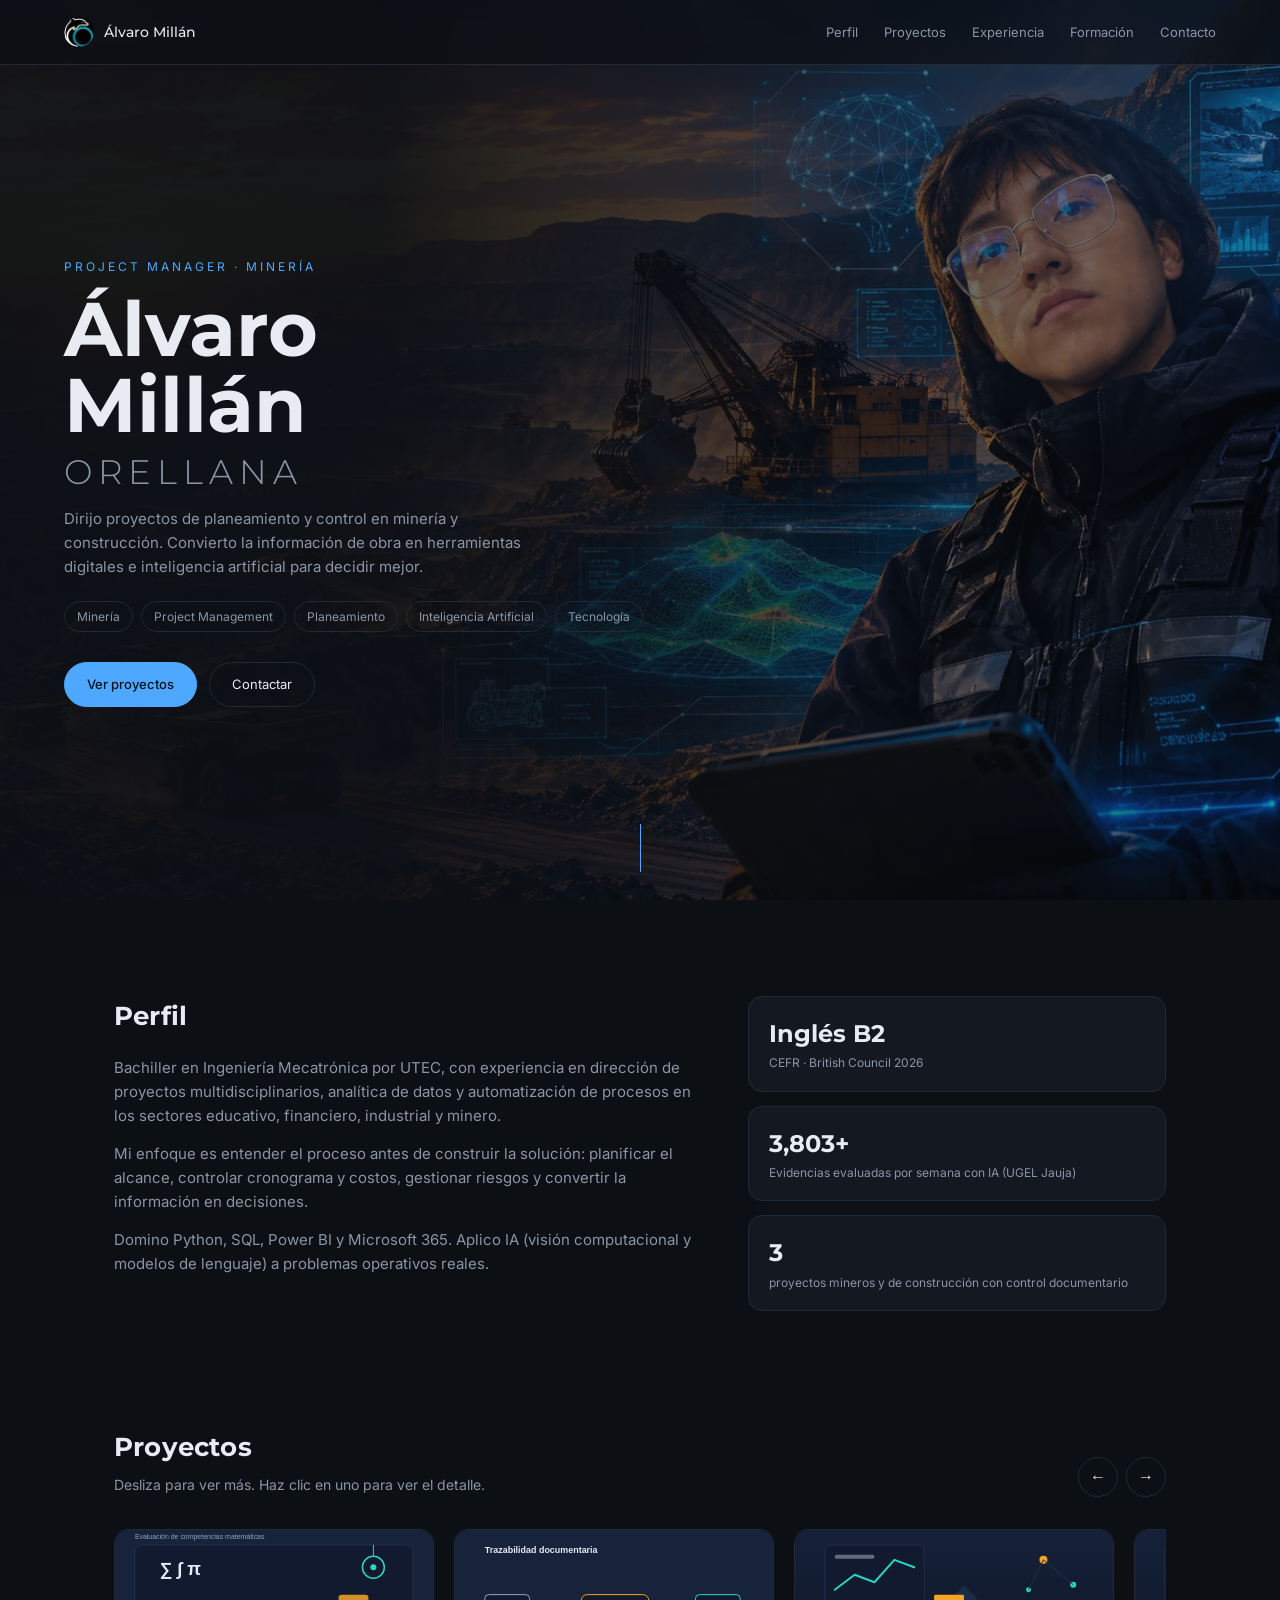
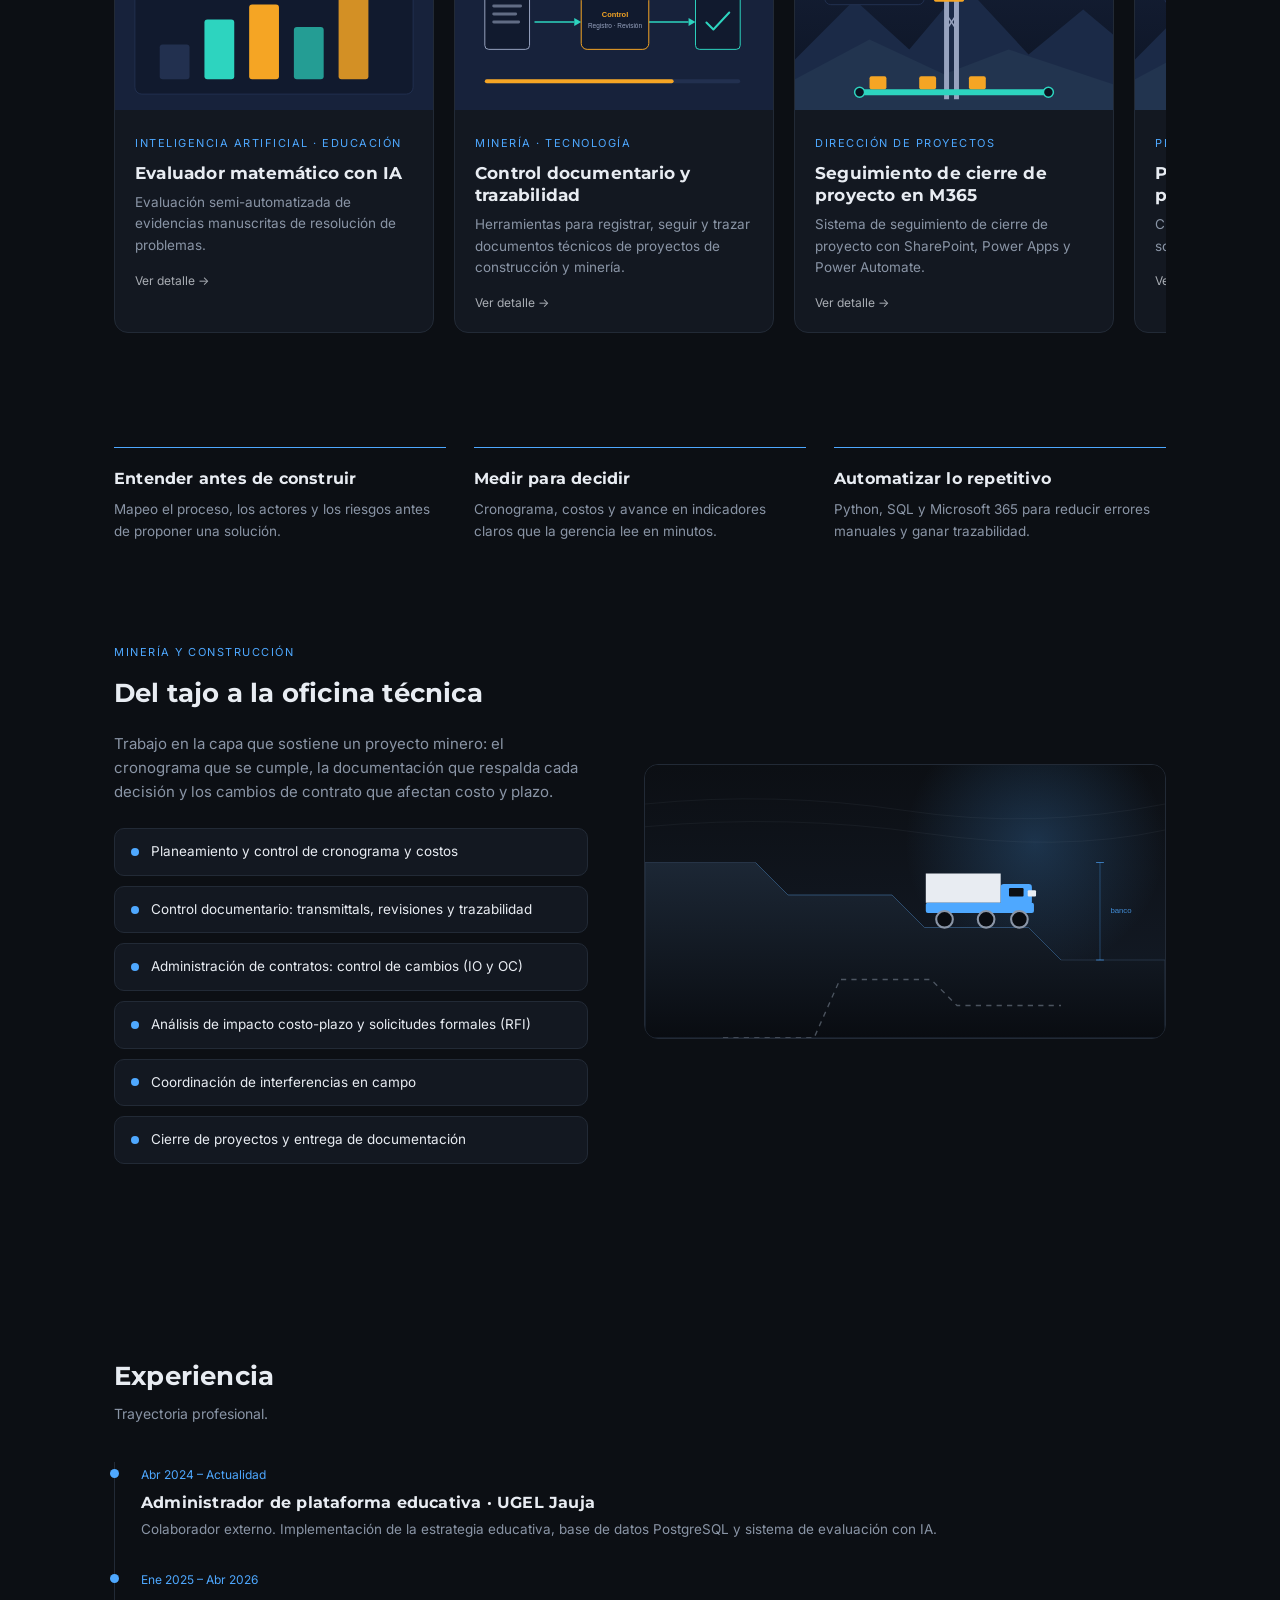
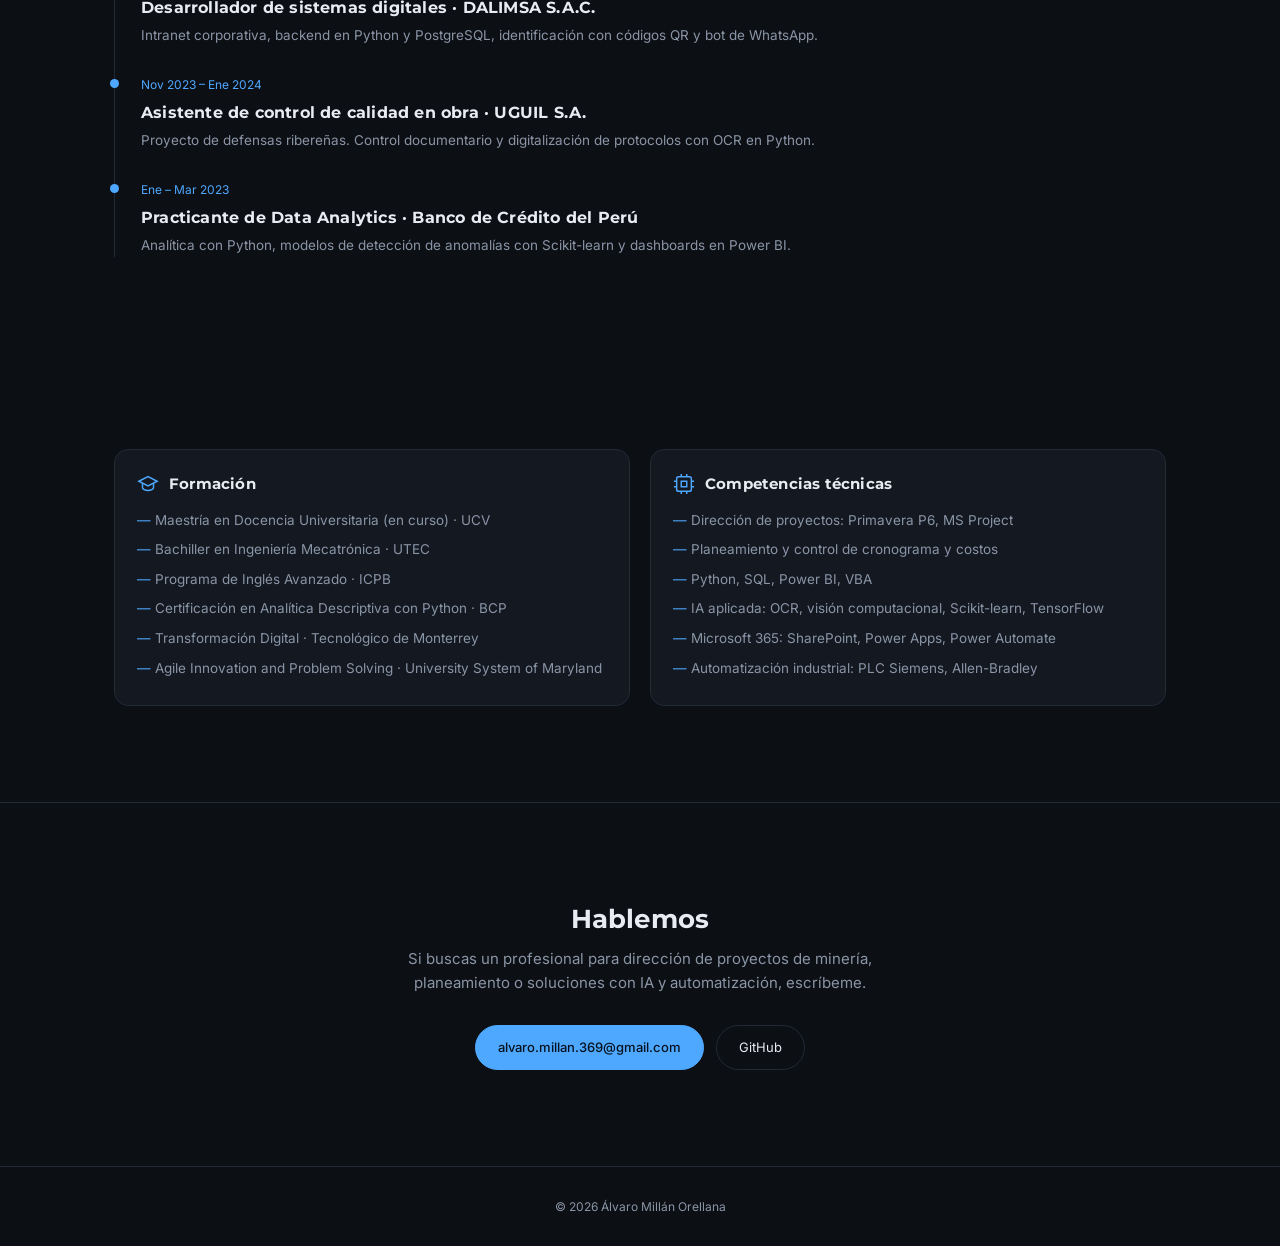
==== index.html @ a6697c52 "Sección de minería: dominios de trabajo, ilustración de tajo y titular orientado a minería Co-Author" ====
<!DOCTYPE html>
<html lang="es">
<head>
<meta charset="UTF-8">
<meta name="viewport" content="width=device-width, initial-scale=1.0">
<meta name="description" content="Álvaro Millán Orellana — Project Manager. Planeamiento, minería, inteligencia artificial y tecnología.">
<title>Álvaro Millán Orellana | Project Manager</title>
<link rel="icon" href="img/logo.jpeg">
<meta property="og:title" content="Álvaro Millán Orellana | Project Manager">
<meta property="og:description" content="Dirección de proyectos, planeamiento minero, inteligencia artificial y tecnología.">
<meta property="og:image" content="img/portada.webp">
<meta property="og:type" content="website">
<link rel="preconnect" href="https://fonts.googleapis.com">
<link rel="preconnect" href="https://fonts.gstatic.com" crossorigin>
<link href="https://fonts.googleapis.com/css2?family=Montserrat:wght@300;500;700&family=Inter:wght@400;500&display=swap" rel="stylesheet">
<style>
  :root{
    --bg:#0c0f14; --bg-2:#131821; --line:#222a36;
    --text:#e8ecf2; --muted:#8a95a6; --accent:#4ea8ff;
    --radius:14px;
  }
  *{box-sizing:border-box;margin:0;padding:0}
  html{scroll-behavior:smooth}
  body{background:var(--bg);color:var(--text);font-family:Inter,system-ui,sans-serif;line-height:1.6;font-size:15px}
  h1,h2,h3{font-family:Montserrat,sans-serif;font-weight:700;letter-spacing:.2px}
  a{color:inherit;text-decoration:none}
  img{max-width:100%;display:block}
  .wrap{max-width:1100px;margin:0 auto;padding:0 24px}

  /* NAV */
  header{position:fixed;inset:0 0 auto 0;z-index:50;background:rgba(12,15,20,.7);backdrop-filter:blur(10px);border-bottom:1px solid var(--line)}
  nav{display:flex;align-items:center;justify-content:space-between;height:64px}
  .brand{display:flex;align-items:center;gap:10px;font-family:Montserrat;font-weight:500;font-size:14px}
  .brand img{width:30px;height:30px;border-radius:50%;object-fit:cover}
  nav ul{display:flex;gap:26px;list-style:none;font-size:13px;color:var(--muted)}
  nav ul a:hover{color:var(--text)}
  header .wrap{max-width:none;margin:0;padding-left:clamp(24px,5vw,96px);padding-right:clamp(24px,5vw,96px)}

  /* HERO */
  .hero{position:relative;min-height:100vh;display:flex;align-items:center;background:#000 url("img/portada.webp") center/cover}
  .hero::after{content:"";position:absolute;inset:0;background:linear-gradient(90deg,rgba(12,15,20,.96) 30%,rgba(12,15,20,.4));}
  .hero .wrap{position:relative;z-index:1;padding-top:64px;max-width:none;margin:0;padding-left:clamp(24px,5vw,96px);padding-right:24px}
  .eyebrow{font-size:12px;letter-spacing:3px;color:var(--accent);text-transform:uppercase}
  .hero h1{font-size:clamp(40px,7vw,76px);line-height:1;margin:14px 0 10px}
  .hero h1 span{display:block;font-weight:300;color:var(--muted);font-size:.45em;letter-spacing:6px;margin-top:12px}
  .hero p.lead{max-width:460px;color:var(--muted);margin-top:18px}
  .areas{display:flex;flex-wrap:wrap;gap:8px;margin-top:22px}
  .areas span{font-size:12px;border:1px solid var(--line);padding:5px 12px;border-radius:99px;color:var(--muted)}
  .btns{display:flex;gap:12px;margin-top:30px;flex-wrap:wrap}
  .btn{border:1px solid var(--line);padding:11px 22px;border-radius:99px;font-size:13px;transition:.2s}
  .btn:hover{border-color:var(--accent);color:var(--accent)}
  .btn.primary{background:var(--accent);border-color:var(--accent);color:#06121f;font-weight:500}
  .btn.primary:hover{color:#06121f;opacity:.9}

  section{padding:96px 0}
  .sec-title{font-size:26px;margin-bottom:6px}
  .sec-sub{color:var(--muted);margin-bottom:36px;font-size:14px}

  /* PERFIL */
  .about{display:grid;grid-template-columns:1.4fr 1fr;gap:48px}
  .about p{color:var(--muted);margin-bottom:14px}
  .stats{display:grid;gap:14px}
  .stat{background:var(--bg-2);border:1px solid var(--line);border-radius:var(--radius);padding:18px 20px}
  .stat b{font-family:Montserrat;font-size:24px;color:var(--text)}
  .stat small{display:block;color:var(--muted);font-size:12px}

  /* PROYECTOS: carrusel horizontal */
  .carousel-head{display:flex;justify-content:space-between;align-items:flex-end;gap:20px;margin-bottom:28px}
  .arrows{display:flex;gap:8px}
  .arrows button{width:40px;height:40px;border-radius:50%;border:1px solid var(--line);background:none;color:var(--text);cursor:pointer;font-size:16px}
  .arrows button:hover{border-color:var(--accent);color:var(--accent)}
  .track{display:flex;gap:20px;overflow-x:auto;scroll-snap-type:x mandatory;padding:4px 2px 18px;scrollbar-width:thin;scrollbar-color:var(--line) transparent}
  .card{flex:0 0 320px;scroll-snap-align:start;background:var(--bg-2);border:1px solid var(--line);border-radius:var(--radius);overflow:hidden;cursor:pointer;transition:.25s}
  .card:hover{transform:translateY(-4px);border-color:#2f3a4b}
  .card .thumb{height:180px;background:#0a0d12;display:flex;align-items:center;justify-content:center}
  .card .thumb img{width:100%;height:100%;object-fit:cover}
  .card .body{padding:20px}
  .tag{font-size:11px;letter-spacing:1.5px;color:var(--accent);text-transform:uppercase}
  .card h3{font-size:17px;margin:8px 0 8px;line-height:1.3}
  .card p{color:var(--muted);font-size:13.5px}
  .more{margin-top:14px;font-size:12px;color:var(--text);opacity:.7}

  /* MODAL */
  .modal{position:fixed;inset:0;background:rgba(4,6,9,.82);backdrop-filter:blur(6px);display:flex;opacity:0;visibility:hidden;transition:opacity .35s,visibility .35s;align-items:center;justify-content:center;z-index:100;padding:20px}
  .modal.open{opacity:1;visibility:visible}
  .sheet{background:var(--bg-2);border:1px solid var(--line);border-radius:18px;max-width:760px;width:100%;max-height:90vh;overflow:auto;position:relative;transform:translateY(24px) scale(.97);transition:transform .45s cubic-bezier(.2,.7,.2,1)}
  .close{position:absolute;top:14px;right:14px;width:36px;height:36px;border-radius:50%;border:1px solid var(--line);background:var(--bg);color:var(--text);cursor:pointer;font-size:18px;z-index:2}
  .sheet .pad{padding:32px}
  .sheet h2{font-size:24px;margin:10px 0 12px}
  .sheet p{color:var(--muted);margin-bottom:12px}
  .metrics{display:flex;gap:12px;flex-wrap:wrap;margin:18px 0}
  .metrics div{background:var(--bg);border:1px solid var(--line);border-radius:10px;padding:12px 16px;min-width:130px}
  .metrics b{display:block;font-family:Montserrat;font-size:18px}
  .metrics small{color:var(--muted);font-size:11px}
  .chips{display:flex;gap:6px;flex-wrap:wrap;margin:10px 0 0}
  .chips span{font-size:11.5px;border:1px solid var(--line);border-radius:99px;padding:3px 10px;color:var(--muted)}
  .gallery{display:grid;grid-template-columns:repeat(auto-fill,minmax(180px,1fr));gap:10px;margin-top:18px}
  .gallery img,.gallery video{width:100%;border-radius:10px;border:1px solid var(--line)}
  .video{position:relative;padding-top:56.25%;margin-top:18px;border-radius:10px;overflow:hidden;border:1px solid var(--line)}
  .video iframe{position:absolute;inset:0;width:100%;height:100%;border:0}

  /* EXPERIENCIA */
  .timeline{border-left:1px solid var(--line);padding-left:26px;display:grid;gap:26px}
  .job{position:relative}
  .job::before{content:"";position:absolute;left:-31px;top:7px;width:9px;height:9px;border-radius:50%;background:var(--accent)}
  .job small{color:var(--accent);font-size:12px}
  .job h3{font-size:16px;margin:4px 0}
  .job p{color:var(--muted);font-size:13.5px}

  /* SKILLS / FORMACIÓN */
  .grid2{display:grid;grid-template-columns:1fr 1fr;gap:20px}
  .box{background:var(--bg-2);border:1px solid var(--line);border-radius:var(--radius);padding:22px}
  .box h3{font-size:15px;margin-bottom:10px;display:flex;align-items:center;gap:10px}
  .box svg{width:22px;height:22px;stroke:var(--accent);fill:none;stroke-width:1.6}
  .box ul{list-style:none;color:var(--muted);font-size:13.5px}
  .box li{padding:4px 0}
  .box li::before{content:"— ";color:var(--accent)}

  /* CONTACTO */
  .contact{text-align:center;border-top:1px solid var(--line)}
  .contact p{color:var(--muted);max-width:540px;margin:0 auto 26px}
  .contact .btns{justify-content:center}

  footer{padding:30px 0;border-top:1px solid var(--line);color:var(--muted);font-size:12px;text-align:center}

  /* ANIMACIONES */
  @keyframes up{from{opacity:0;transform:translateY(28px)}to{opacity:1;transform:none}}
  @keyframes spacing{from{opacity:0;letter-spacing:.6em}to{opacity:1;letter-spacing:6px}}
  @keyframes float{0%,100%{transform:translate(0,0)}50%{transform:translate(-40px,30px)}}
  @keyframes drip{from{transform:translateY(-100%)}to{transform:translateY(100%)}}
  @keyframes pulse{0%,100%{box-shadow:0 0 0 0 rgba(78,168,255,.5)}70%{box-shadow:0 0 0 10px rgba(78,168,255,0)}}
  .progress{position:fixed;top:0;left:0;width:100%;height:2px;background:var(--accent);transform:scaleX(0);transform-origin:0 50%;z-index:60}
  header{transition:background .3s,box-shadow .3s}
  header.scrolled{background:rgba(12,15,20,.92);box-shadow:0 8px 30px rgba(0,0,0,.35)}
  nav ul a{position:relative;transition:color .25s}
  nav ul a::after{content:"";position:absolute;left:0;bottom:-6px;width:0;height:1px;background:var(--accent);transition:width .3s}
  nav ul a:hover::after{width:100%}
  .hero{overflow:hidden}
  .hero::before{content:"";position:absolute;width:640px;height:640px;right:-160px;top:-160px;border-radius:50%;background:radial-gradient(circle,rgba(78,168,255,.18),transparent 65%);animation:float 10s ease-in-out infinite;pointer-events:none}
  .hero .eyebrow{animation:up .9s .1s cubic-bezier(.2,.7,.2,1) both}
  .hero h1{animation:up .9s .2s cubic-bezier(.2,.7,.2,1) both}
  .hero h1 span{animation:spacing 1.4s .7s cubic-bezier(.2,.7,.2,1) both}
  .hero .lead{animation:up .9s .35s cubic-bezier(.2,.7,.2,1) both}
  .hero .areas{animation:up .9s .5s cubic-bezier(.2,.7,.2,1) both}
  .hero .btns{animation:up .9s .65s cubic-bezier(.2,.7,.2,1) both}
  .scroll-hint{position:absolute;left:50%;bottom:28px;width:1px;height:48px;overflow:hidden;background:var(--line);z-index:1}
  .scroll-hint::after{content:"";position:absolute;inset:0;background:var(--accent);animation:drip 2s ease-in-out infinite}
  .btn{transition:all .25s}
  .btn:hover{transform:translateY(-2px)}
  .btn.primary:hover{box-shadow:0 10px 30px -10px rgba(78,168,255,.6)}
  .job::before{box-shadow:0 0 0 0 rgba(78,168,255,.5);animation:pulse 2.4s infinite}
  .card{transition:transform .35s,border-color .35s,box-shadow .35s;animation:up .8s cubic-bezier(.2,.7,.2,1) backwards;animation-delay:var(--d,0s)}
  .card:hover{transform:translateY(-6px);box-shadow:0 24px 50px -24px rgba(78,168,255,.35)}
  .card .thumb img{transition:transform .7s cubic-bezier(.2,.7,.2,1)}
  .card:hover .thumb img{transform:scale(1.06)}
  .card .more{transition:transform .3s,opacity .3s}
  .card:hover .more{transform:translateX(6px);opacity:1}
  .reveal{opacity:0;transform:translateY(32px);transition:opacity .8s cubic-bezier(.2,.7,.2,1),transform .8s cubic-bezier(.2,.7,.2,1);transition-delay:var(--d,0s)}
  .reveal.in{opacity:1;transform:none}
  .modal.open .sheet{transform:none}
  .pillars{display:grid;grid-template-columns:repeat(3,1fr);gap:28px}
  .pillar{border-top:1px solid var(--accent);padding-top:18px}
  .pillar h3{font-size:16px;margin-bottom:8px}
  .pillar p{color:var(--muted);font-size:13.5px}
  .mineria{display:grid;grid-template-columns:1fr 1.1fr;gap:56px;align-items:center}
  .mineria-lead{color:var(--muted);margin:18px 0 24px}
  .dominios{list-style:none;display:grid;gap:10px}
  .dominios li{position:relative;padding:12px 16px 12px 36px;border:1px solid var(--line);border-radius:10px;background:var(--bg-2);font-size:13.5px}
  .dominios li::before{content:"";position:absolute;left:16px;top:50%;width:8px;height:8px;margin-top:-4px;border-radius:50%;background:var(--accent)}
  .mineria-img{width:100%;border-radius:var(--radius);border:1px solid var(--line)}
  @media (prefers-reduced-motion:reduce){*,*::before,*::after{animation:none!important;transition:none!important}.reveal{opacity:1;transform:none}}

  @media (max-width:800px){
    nav ul{display:none}
    .about,.grid2,.pillars,.mineria{grid-template-columns:1fr}
    .card{flex-basis:82%}
    .hero::after{background:linear-gradient(180deg,rgba(12,15,20,.7),rgba(12,15,20,.96))}
  }
</style>
</head>
<body>

<header>
  <nav class="wrap">
    <a class="brand" href="#inicio"><img src="img/logo.jpeg" alt="">Álvaro Millán</a>
    <ul>
      <li><a href="#perfil">Perfil</a></li>
      <li><a href="#proyectos">Proyectos</a></li>
      <li><a href="#experiencia">Experiencia</a></li>
      <li><a href="#formacion">Formación</a></li>
      <li><a href="#contacto">Contacto</a></li>
    </ul>
  </nav>
</header>

<!-- HERO -->
<div class="hero" id="inicio">
  <div class="wrap">
    <div class="eyebrow">Project Manager · Minería</div>
    <h1>Álvaro<br>Millán<span>ORELLANA</span></h1>
    <p class="lead">Dirijo proyectos de planeamiento y control en minería y construcción. Convierto la información de obra en herramientas digitales e inteligencia artificial para decidir mejor.</p>
    <div class="areas">
      <span>Minería</span><span>Project Management</span><span>Planeamiento</span><span>Inteligencia Artificial</span><span>Tecnología</span>
    </div>
    <div class="btns">
      <a class="btn primary" href="#proyectos">Ver proyectos</a>
      <a class="btn" href="#contacto">Contactar</a>
    </div>
  </div>
  <div class="scroll-hint"></div>
</div>

<!-- PERFIL -->
<section id="perfil">
  <div class="wrap about">
    <div>
      <h2 class="sec-title">Perfil</h2>
      <p style="margin-top:18px">Bachiller en Ingeniería Mecatrónica por UTEC, con experiencia en dirección de proyectos multidisciplinarios, analítica de datos y automatización de procesos en los sectores educativo, financiero, industrial y minero.</p>
      <p>Mi enfoque es entender el proceso antes de construir la solución: planificar el alcance, controlar cronograma y costos, gestionar riesgos y convertir la información en decisiones.</p>
      <p>Domino Python, SQL, Power BI y Microsoft 365. Aplico IA (visión computacional y modelos de lenguaje) a problemas operativos reales.</p>
    </div>
    <div class="stats">
      <div class="stat"><b>Inglés B2</b><small>CEFR · British Council 2026</small></div>
      <div class="stat"><b data-n="4000" data-s="+">4,000+</b><small>Evidencias evaluadas por semana con IA (UGEL Jauja)</small></div>
      <div class="stat"><b data-n="3">3</b><small>proyectos mineros y de construcción con control documentario</small></div>
    </div>
  </div>
</section>

<!-- PROYECTOS -->
<section id="proyectos" style="padding-top:20px">
  <div class="wrap">
    <div class="carousel-head">
      <div>
        <h2 class="sec-title">Proyectos</h2>
        <p class="sec-sub" style="margin:0">Desliza para ver más. Haz clic en uno para ver el detalle.</p>
      </div>
      <div class="arrows">
        <button id="prev" aria-label="Anterior">←</button>
        <button id="next" aria-label="Siguiente">→</button>
      </div>
    </div>
    <div class="track" id="track"></div>
  </div>
</section>

<!-- PILARES: propuesta de valor -->
<section id="pilares" style="padding-top:0">
  <div class="wrap pillars">
    <div class="pillar"><h3>Entender antes de construir</h3><p>Mapeo el proceso, los actores y los riesgos antes de proponer una solución.</p></div>
    <div class="pillar"><h3>Medir para decidir</h3><p>Cronograma, costos y avance en indicadores claros que la gerencia lee en minutos.</p></div>
    <div class="pillar"><h3>Automatizar lo repetitivo</h3><p>Python, SQL y Microsoft 365 para reducir errores manuales y ganar trazabilidad.</p></div>
  </div>
</section>

<!-- MINERÍA -->
<section id="mineria" style="padding-top:0">
  <div class="wrap mineria">
    <div>
      <span class="tag">Minería y construcción</span>
      <h2 class="sec-title" style="margin-top:10px">Del tajo a la oficina técnica</h2>
      <p class="mineria-lead">Trabajo en la capa que sostiene un proyecto minero: el cronograma que se cumple, la documentación que respalda cada decisión y los cambios de contrato que afectan costo y plazo.</p>
      <ul class="dominios">
        <li>Planeamiento y control de cronograma y costos</li>
        <li>Control documentario: transmittals, revisiones y trazabilidad</li>
        <li>Administración de contratos: control de cambios (IO y OC)</li>
        <li>Análisis de impacto costo-plazo y solicitudes formales (RFI)</li>
        <li>Coordinación de interferencias en campo</li>
        <li>Cierre de proyectos y entrega de documentación</li>
      </ul>
    </div>
    <img class="mineria-img" src="img/mineria-tajo.svg" alt="Ilustración de un tajo minero con camión de acarreo">
  </div>
</section>

<!-- EXPERIENCIA -->
<section id="experiencia">
  <div class="wrap">
    <h2 class="sec-title">Experiencia</h2>
    <p class="sec-sub">Trayectoria profesional.</p>
    <div class="timeline">
      <div class="job"><small>Abr 2024 – Actualidad</small><h3>Administrador de plataforma educativa · UGEL Jauja</h3><p>Colaborador externo. Implementación de la estrategia educativa, base de datos PostgreSQL y sistema de evaluación con IA.</p></div>
      <div class="job"><small>Ene 2025 – Abr 2026</small><h3>Desarrollador de sistemas digitales · DALIMSA S.A.C.</h3><p>Intranet corporativa, backend en Python y PostgreSQL, identificación con códigos QR y bot de WhatsApp.</p></div>
      <div class="job"><small>Nov 2023 – Ene 2024</small><h3>Asistente de control de calidad en obra · UGUIL S.A.</h3><p>Proyecto de defensas ribereñas. Control documentario y digitalización de protocolos con OCR en Python.</p></div>
      <div class="job"><small>Ene – Mar 2023</small><h3>Practicante de Data Analytics · Banco de Crédito del Perú</h3><p>Analítica con Python, modelos de detección de anomalías con Scikit-learn y dashboards en Power BI.</p></div>
    </div>
  </div>
</section>

<!-- FORMACIÓN Y COMPETENCIAS -->
<section id="formacion">
  <div class="wrap grid2">
    <div class="box">
      <h3><svg viewBox="0 0 24 24"><path d="M2 9l10-5 10 5-10 5z"/><path d="M6 11v5c0 1.5 3 3 6 3s6-1.5 6-3v-5"/></svg>Formación</h3>
      <ul>
        <li>Maestría en Docencia Universitaria (en curso) · UCV</li>
        <li>Bachiller en Ingeniería Mecatrónica · UTEC</li>
        <li>Programa de Inglés Avanzado · ICPB</li>
        <li>Certificación en Analítica Descriptiva con Python · BCP</li>
        <li>Transformación Digital · Tecnológico de Monterrey</li>
        <li>Agile Innovation and Problem Solving · University System of Maryland</li>
      </ul>
    </div>
    <div class="box">
      <h3><svg viewBox="0 0 24 24"><rect x="4" y="4" width="16" height="16" rx="2"/><path d="M9 9h6v6H9z"/><path d="M9 1v3M15 1v3M9 20v3M15 20v3M1 9h3M1 15h3M20 9h3M20 15h3"/></svg>Competencias técnicas</h3>
      <ul>
        <li>Dirección de proyectos: Primavera P6, MS Project</li>
        <li>Planeamiento y control de cronograma y costos</li>
        <li>Python, SQL, Power BI, VBA</li>
        <li>IA aplicada: OCR, visión computacional, Scikit-learn, TensorFlow</li>
        <li>Microsoft 365: SharePoint, Power Apps, Power Automate</li>
        <li>Automatización industrial: PLC Siemens, Allen-Bradley</li>
      </ul>
    </div>
  </div>
</section>

<!-- CONTACTO -->
<section id="contacto" class="contact">
  <div class="wrap">
    <h2 class="sec-title">Hablemos</h2>
    <p>Si buscas un profesional para dirección de proyectos de minería, planeamiento o soluciones con IA y automatización, escríbeme.</p>
    <div class="btns">
      <a class="btn primary" href="mailto:alvaro.millan.369@gmail.com">alvaro.millan.369@gmail.com</a>
      <a class="btn" href="https://github.com/alvaromo-dev" target="_blank" rel="noopener">GitHub</a>
    </div>
  </div>
</section>

<footer>© <span id="anio"></span> Álvaro Millán Orellana</footer>

<!-- MODAL DE DETALLE DEL PROYECTO -->
<div class="modal" id="modal" role="dialog" aria-modal="true">
  <div class="sheet">
    <button class="close" id="close" aria-label="Cerrar">×</button>
    <div class="pad" id="modal-body"></div>
  </div>
</div>

<script>
/* ==========================================================
   PROYECTOS: para agregar uno nuevo, copia un objeto y edítalo.
   - img: imagen de portada (en img/)
   - gallery: fotos adicionales (rutas en img/)
   - video: ID de YouTube (lo que va después de ?v=), o "" si no hay
   ========================================================== */
const PROYECTOS = [
  {
    titulo: "Evaluador matemático con IA",
    categoria: "Inteligencia Artificial · Educación",
    resumen: "Evaluación semi-automatizada de evidencias manuscritas de resolución de problemas.",
    detalle: "Desarrollé un sistema que califica fotografías de resolución manual de problemas matemáticos usando visión computacional (MobileNet). Gestiono la base de datos en PostgreSQL y el proceso de implementación en la UGEL Jauja.",
    metricas: [["4,000+", "evidencias semanales"], ["150+", "instituciones"], ["2,000", "estudiantes"]],
    tags: ["Python", "MobileNet", "PostgreSQL", "Visión computacional"],
    img: "img/proyecto-ugel.svg",
    gallery: [],
    video: ""
  },
  {
    titulo: "Control documentario y trazabilidad",
    categoria: "Minería · Tecnología",
    resumen: "Herramientas para registrar, seguir y trazar documentos técnicos de proyectos de construcción y minería.",
    detalle: "Automatización con Python para extracción y validación de transmittals, actualización de registros de control y tableros de seguimiento, integrados a la administración de contratos.",
    metricas: [["3", "proyectos mineros"], ["Automático", "registro de TRM"]],
    tags: ["Python", "Excel", "Trazabilidad", "Dashboards"],
    img: "img/proyecto-documentos.svg",
    gallery: [],
    video: ""
  },
  {
    titulo: "Seguimiento de cierre de proyecto en M365",
    categoria: "Dirección de proyectos",
    resumen: "Sistema de seguimiento de cierre de proyecto con SharePoint, Power Apps y Power Automate.",
    detalle: "Diseñé un checklist de cierre digital con control de responsables, estados y evidencias, con flujos automáticos de notificación y reportes para la gerencia del proyecto.",
    metricas: [["1", "sistema M365 integrado"]],
    tags: ["SharePoint", "Power Apps", "Power Automate", "Gestión"],
    img: "img/hero-mineria.svg",
    gallery: [],
    video: ""
  },
  {
    titulo: "Planeamiento: impacto costo-plazo",
    categoria: "Planeamiento · Minería",
    resumen: "Cuantificación de eventos de contrato sobre costo y cronograma en obra minera.",
    detalle: "Análisis de impacto técnico-financiero de eventos de campo, con sustento para solicitudes formales (RFI) y propuesta de mitigación de costo y plazo.",
    metricas: [["Costo", "impacto cuantificado"], ["Plazo", "impacto cuantificado"]],
    tags: ["Planeamiento", "Costos", "Riesgos", "Contratos"],
    img: "img/hero-mineria.svg",
    gallery: [],
    video: ""
  },
  {
    titulo: "Aplicación fitness IFIT",
    categoria: "Desarrollo móvil",
    resumen: "Aplicación Android para seguimiento de entrenamientos y hábitos.",
    detalle: "App móvil enfocada en una interfaz simple para el registro diario de entrenamientos y progreso.",
    metricas: [["Android", "plataforma"]],
    tags: ["Android", "Diseño de app"],
    img: "img/proyecto-ifit.svg",
    gallery: [],
    video: ""
  },
  {
    titulo: "Intranet y gestión digital",
    categoria: "Software · Automatización",
    resumen: "Intranet corporativa con códigos QR y bot de WhatsApp para atención a clientes.",
    detalle: "Backend en Python y PostgreSQL para inventario, usuarios y membresías, con identificación digital por QR y canal de comunicación automatizado por WhatsApp.",
    metricas: [["500", "clientes activos"]],
    tags: ["Python", "PostgreSQL", "QR", "WhatsApp"],
    img: "img/hero-mineria.svg",
    gallery: [],
    video: ""
  }
];

/* ---------- Render del carrusel ---------- */
const track = document.getElementById("track");
PROYECTOS.forEach((p, i) => {
  const card = document.createElement("article");
  card.className = "card";
  card.tabIndex = 0;
  card.style.setProperty("--d", (i * 0.08 + 0.2) + "s");
  card.innerHTML = `
    <div class="thumb"><img src="${p.img}" alt="${p.titulo}"></div>
    <div class="body">
      <span class="tag">${p.categoria}</span>
      <h3>${p.titulo}</h3>
      <p>${p.resumen}</p>
      <div class="more">Ver detalle →</div>
    </div>`;
  card.addEventListener("click", () => abrir(i));
  card.addEventListener("keydown", e => { if (e.key === "Enter") abrir(i); });
  track.appendChild(card);
});

/* ---------- Flechas del carrusel ---------- */
const paso = () => track.querySelector(".card").offsetWidth + 20;
document.getElementById("next").onclick = () => track.scrollBy({ left: paso(), behavior: "smooth" });
document.getElementById("prev").onclick = () => track.scrollBy({ left: -paso(), behavior: "smooth" });

/* ---------- Modal de detalle ---------- */
const modal = document.getElementById("modal");
const body = document.getElementById("modal-body");

function abrir(i) {
  const p = PROYECTOS[i];
  const metricas = p.metricas.map(([v, l]) => `<div><b>${v}</b><small>${l}</small></div>`).join("");
  const galeria = p.gallery.length
    ? `<div class="gallery">${p.gallery.map(src => `<img src="${src}" alt="">`).join("")}</div>` : "";
  const video = p.video
    ? `<div class="video"><iframe src="https://www.youtube-nocookie.com/embed/${p.video}" allowfullscreen title="${p.titulo}"></iframe></div>` : "";
  body.innerHTML = `
    <span class="tag">${p.categoria}</span>
    <h2>${p.titulo}</h2>
    <p>${p.detalle}</p>
    <div class="metrics">${metricas}</div>
    <div class="chips">${p.tags.map(t => `<span>${t}</span>`).join("")}</div>
    ${video}${galeria}`;
  modal.classList.add("open");
}
function cerrar() { modal.classList.remove("open"); body.innerHTML = ""; }
document.getElementById("close").onclick = cerrar;
modal.addEventListener("click", e => { if (e.target === modal) cerrar(); });
document.addEventListener("keydown", e => { if (e.key === "Escape") cerrar(); });

/* ---------- Animaciones: barra de progreso, cabecera, contadores y revelado ---------- */
const reducir = matchMedia("(prefers-reduced-motion: reduce)").matches;
const header = document.querySelector("header");
const barra = document.createElement("div");
barra.className = "progress";
document.body.prepend(barra);

const alScroll = () => {
  const h = document.documentElement;
  barra.style.transform = `scaleX(${window.scrollY / ((h.scrollHeight - h.clientHeight) || 1)})`;
  header.classList.toggle("scrolled", window.scrollY > 40);
};
window.addEventListener("scroll", alScroll, { passive: true });
alScroll();

const contar = el => {
  const fin = +el.dataset.n, suf = el.dataset.s || "";
  if (reducir) { el.textContent = fin.toLocaleString("es-PE") + suf; return; }
  const t0 = performance.now();
  const frame = t => {
    const p = Math.min((t - t0) / 1400, 1);
    el.textContent = Math.round(fin * (1 - Math.pow(1 - p, 3))).toLocaleString("es-PE") + suf;
    if (p < 1) requestAnimationFrame(frame);
  };
  requestAnimationFrame(frame);
};

const revelables = document.querySelectorAll(".sec-title,.sec-sub,.about > div,.stat,.job,.box,.pillar,.dominios li,.mineria-img,.contact .wrap > *,.carousel-head,footer");
revelables.forEach(el => {
  el.classList.add("reveal");
  const i = [...el.parentElement.children].indexOf(el);
  el.style.setProperty("--d", (i % 4) * 0.1 + "s");
});
const observador = new IntersectionObserver((entradas, obs) => {
  entradas.forEach(en => {
    if (!en.isIntersecting) return;
    en.target.classList.add("in");
    en.target.querySelectorAll("[data-n]").forEach(contar);
    obs.unobserve(en.target);
  });
}, { threshold: 0.15 });
revelables.forEach(el => observador.observe(el));

document.getElementById("anio").textContent = new Date().getFullYear();
</script>
</body>
</html>
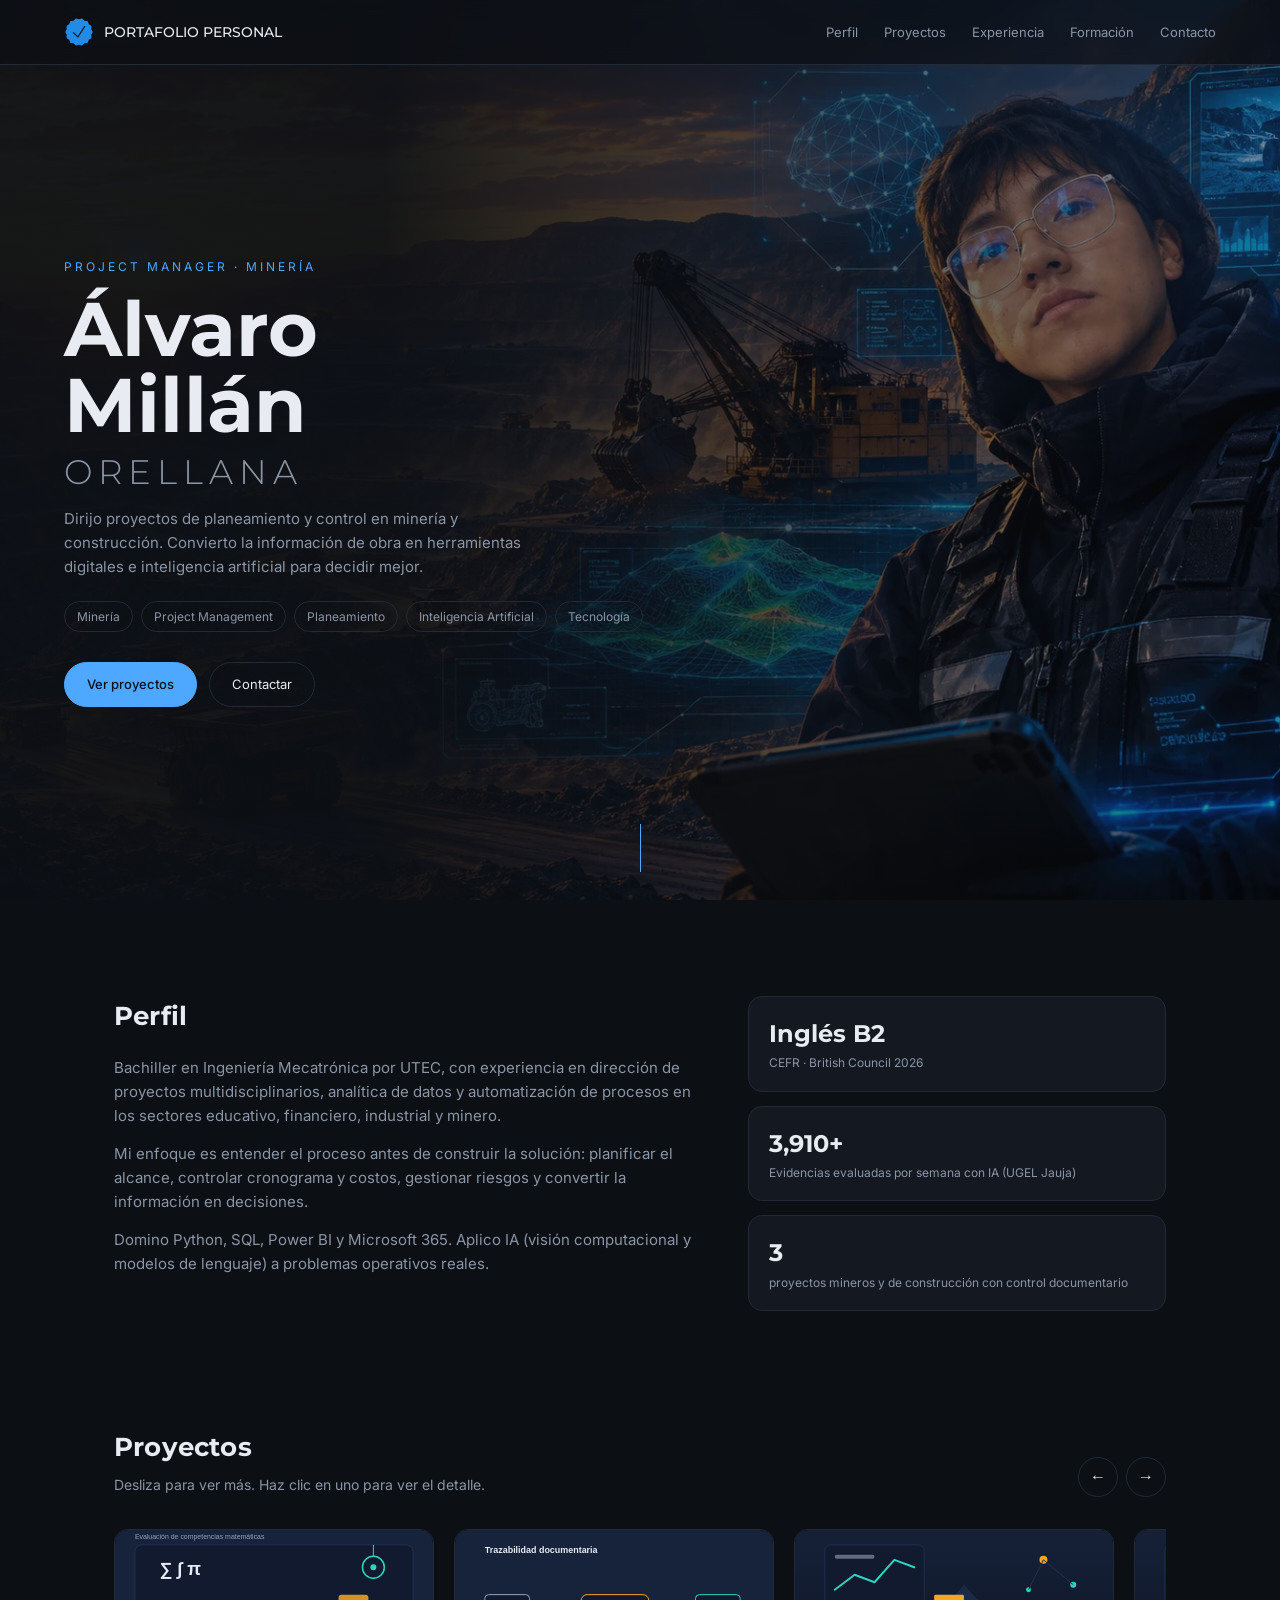
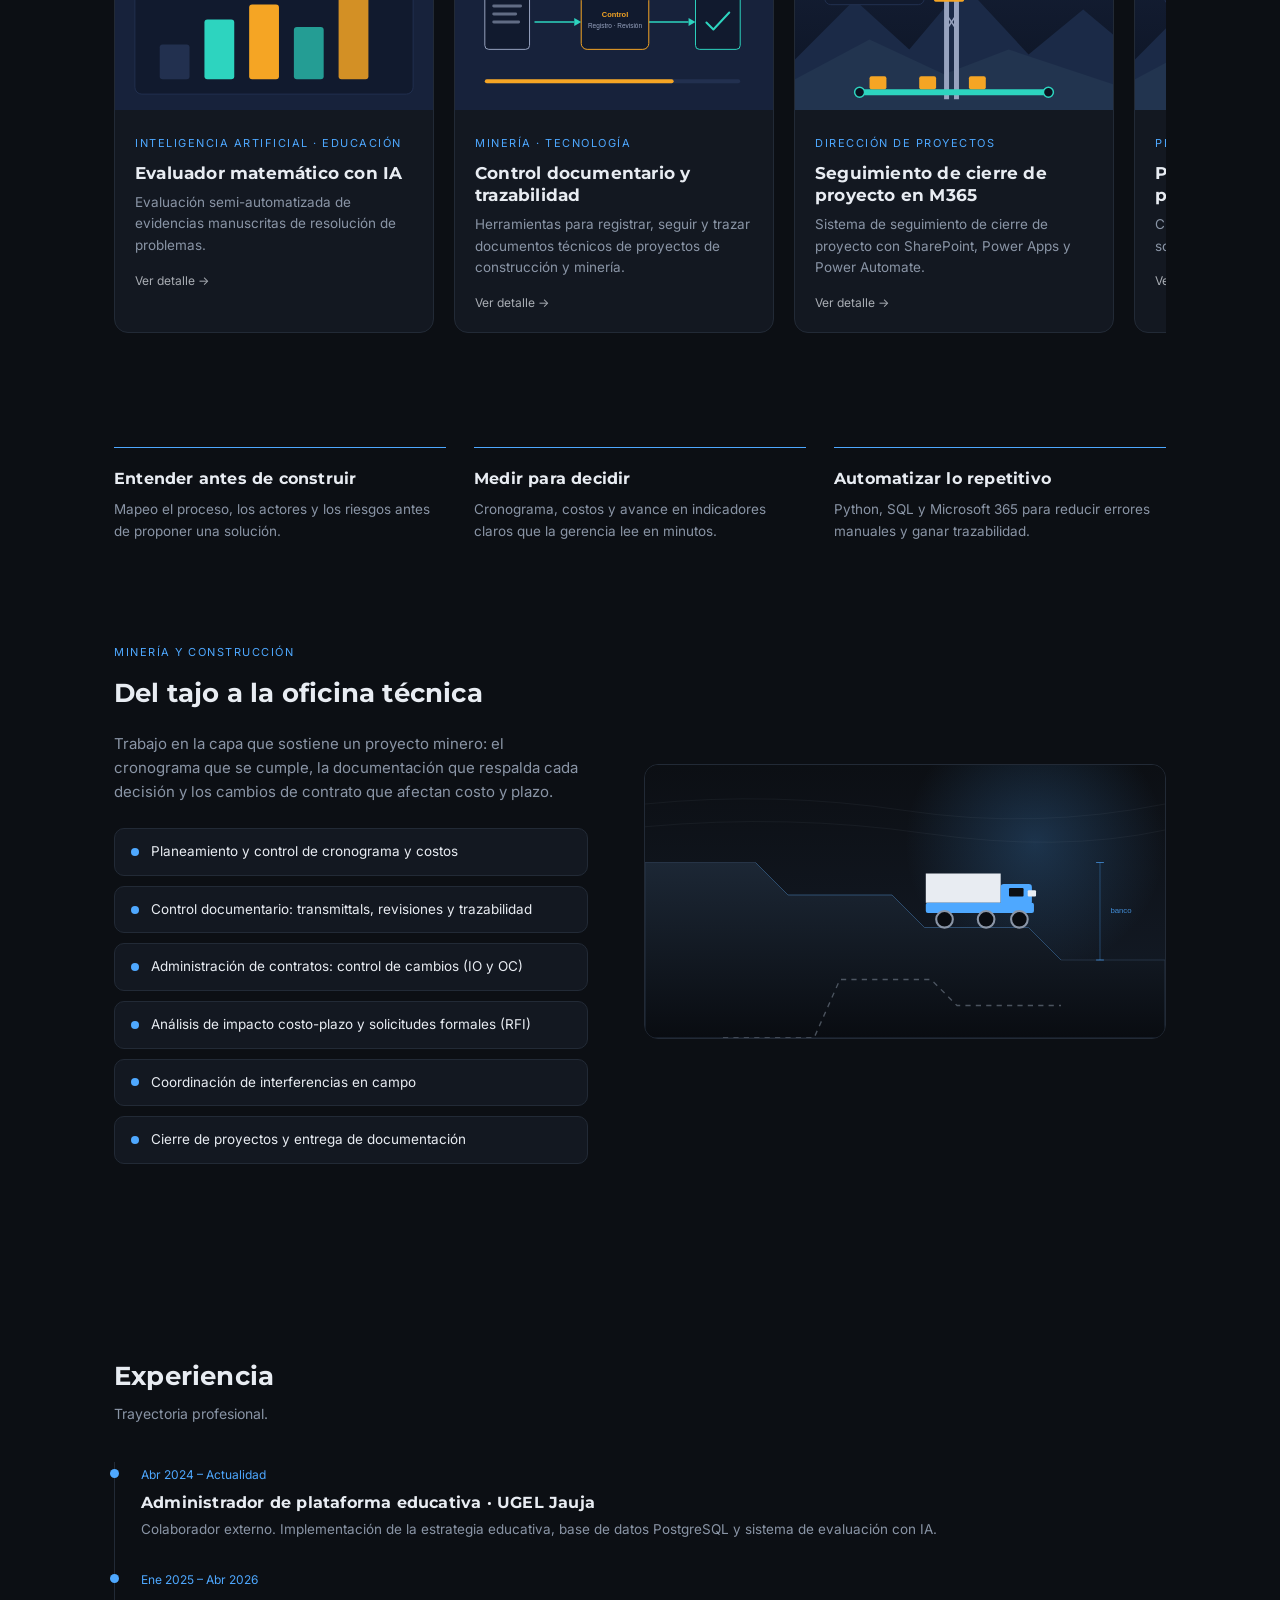
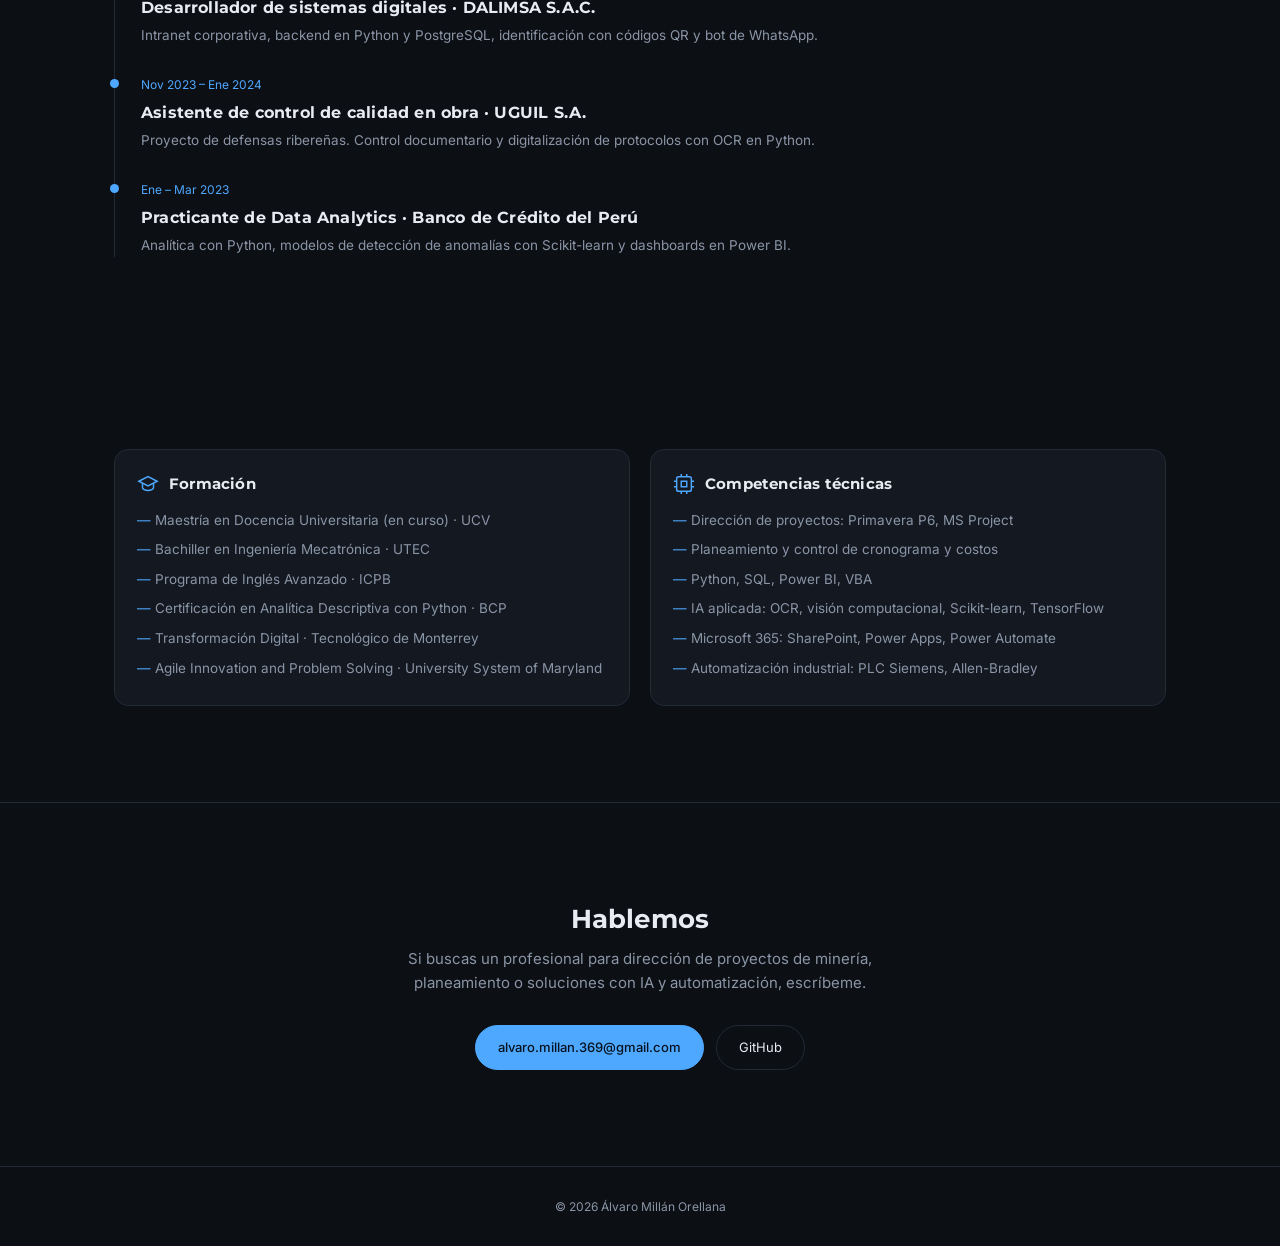
==== commit 8c04729e: "Update index.html" ====
--- a/index.html
+++ b/index.html
@@ -182,7 +182,7 @@
 
 <header>
   <nav class="wrap">
-    <a class="brand" href="#inicio"><img src="img/logo.jpeg" alt="">Álvaro Millán</a>
+    <a class="brand" href="#inicio"><img src="img/logo.svg" alt="">PORTAFOLIO PERSONAL</a>
     <ul>
       <li><a href="#perfil">Perfil</a></li>
       <li><a href="#proyectos">Proyectos</a></li>
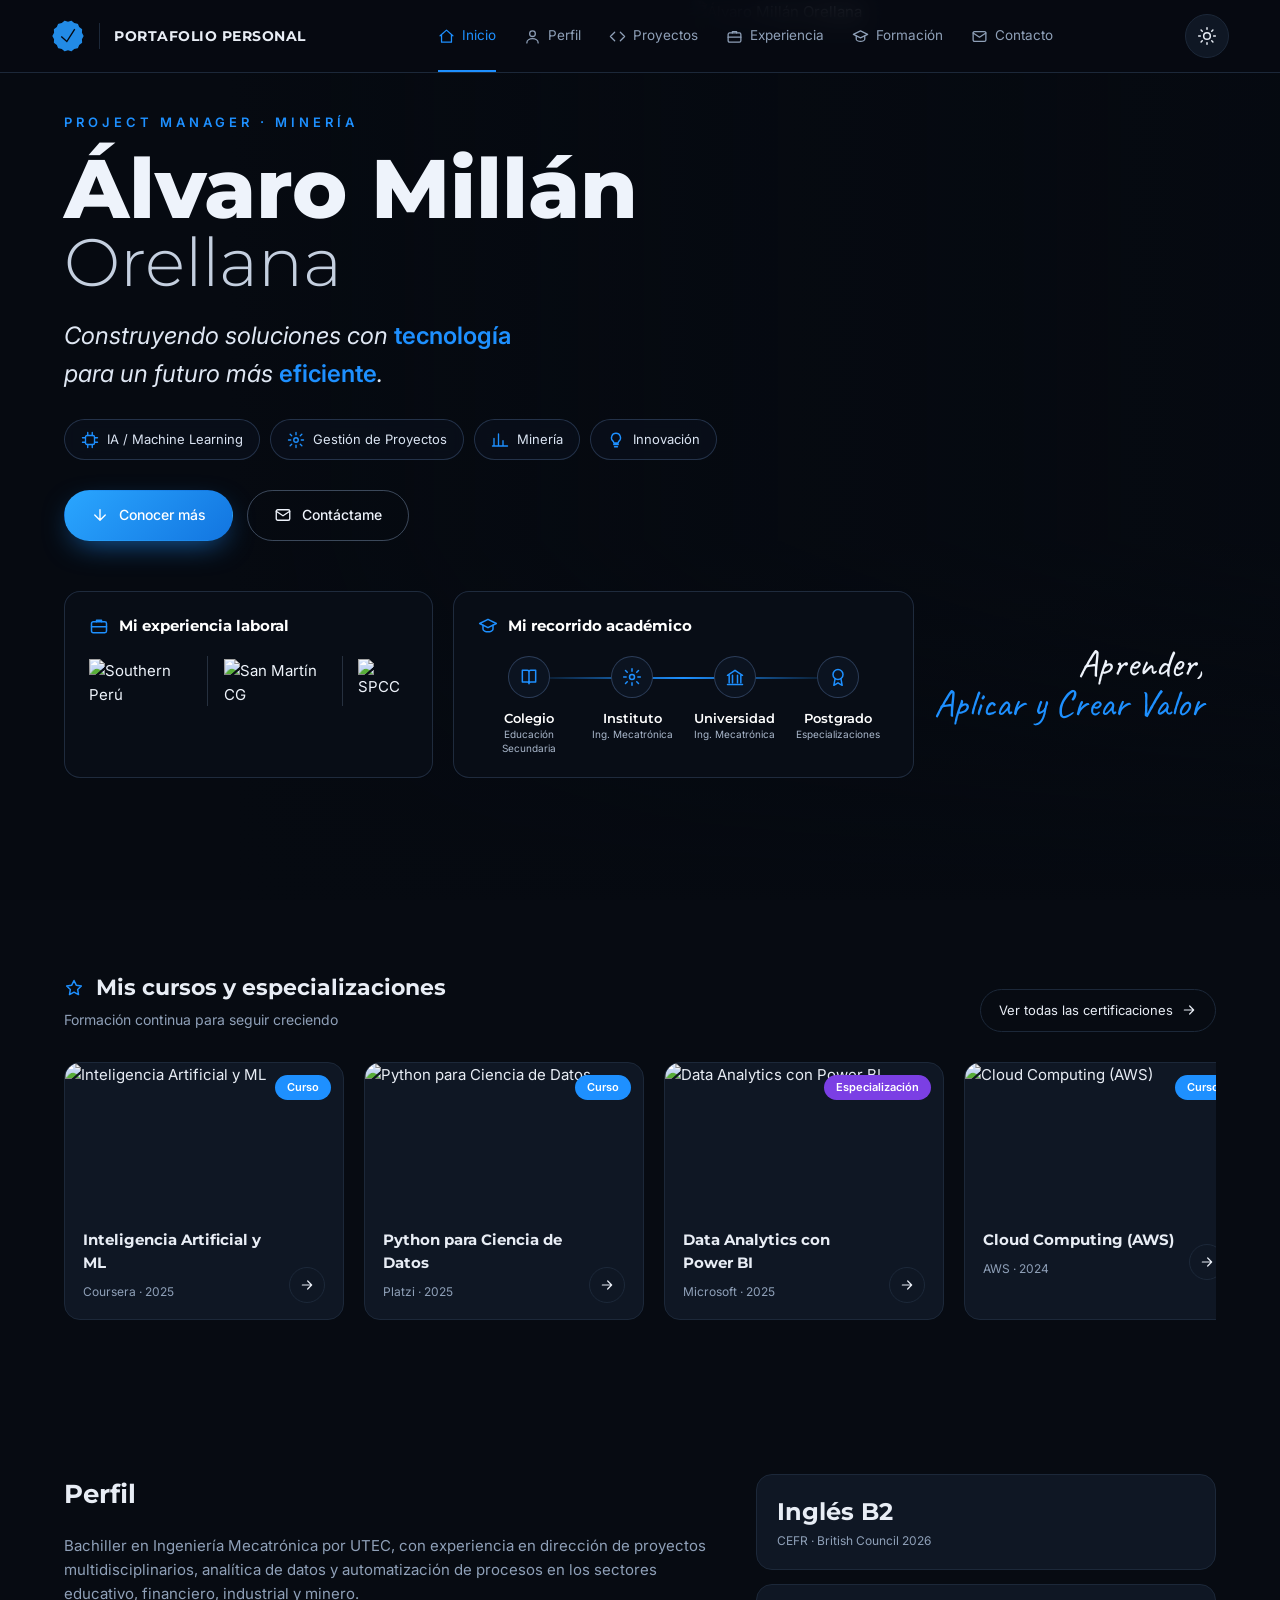
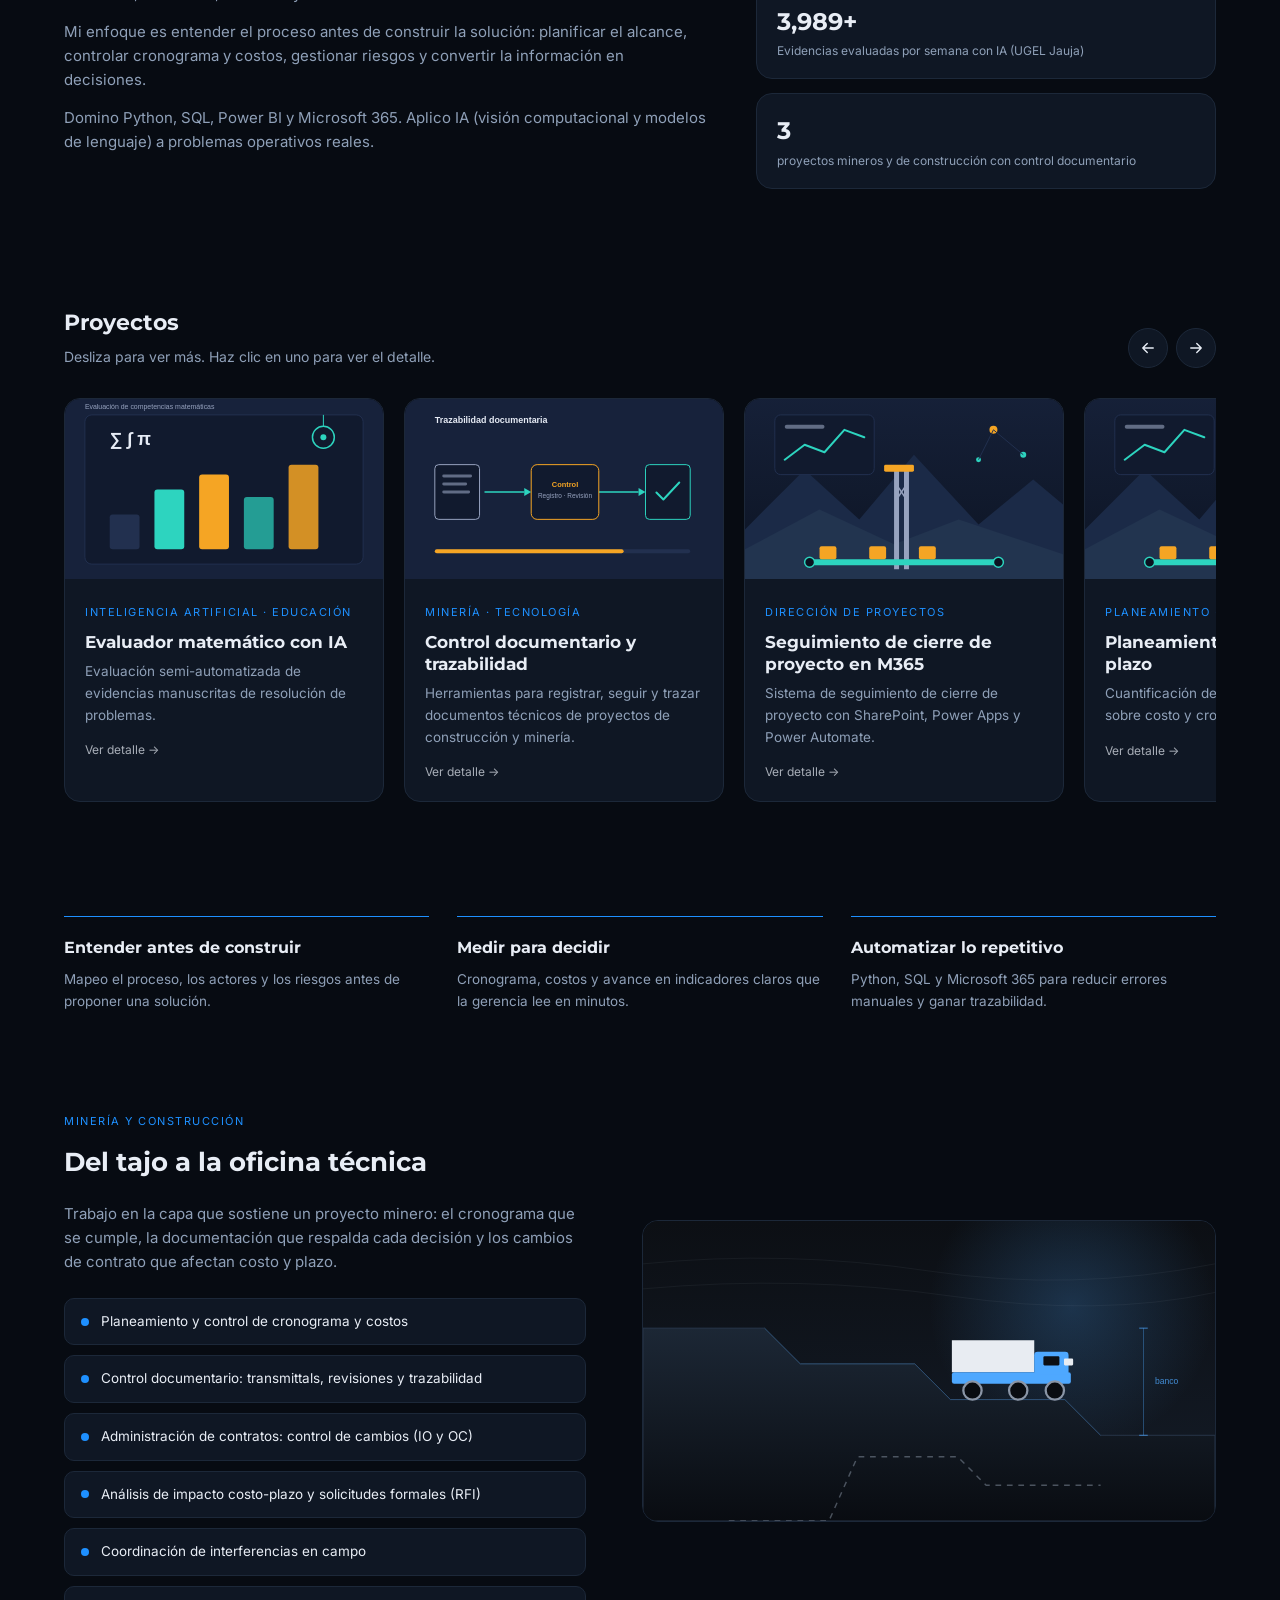
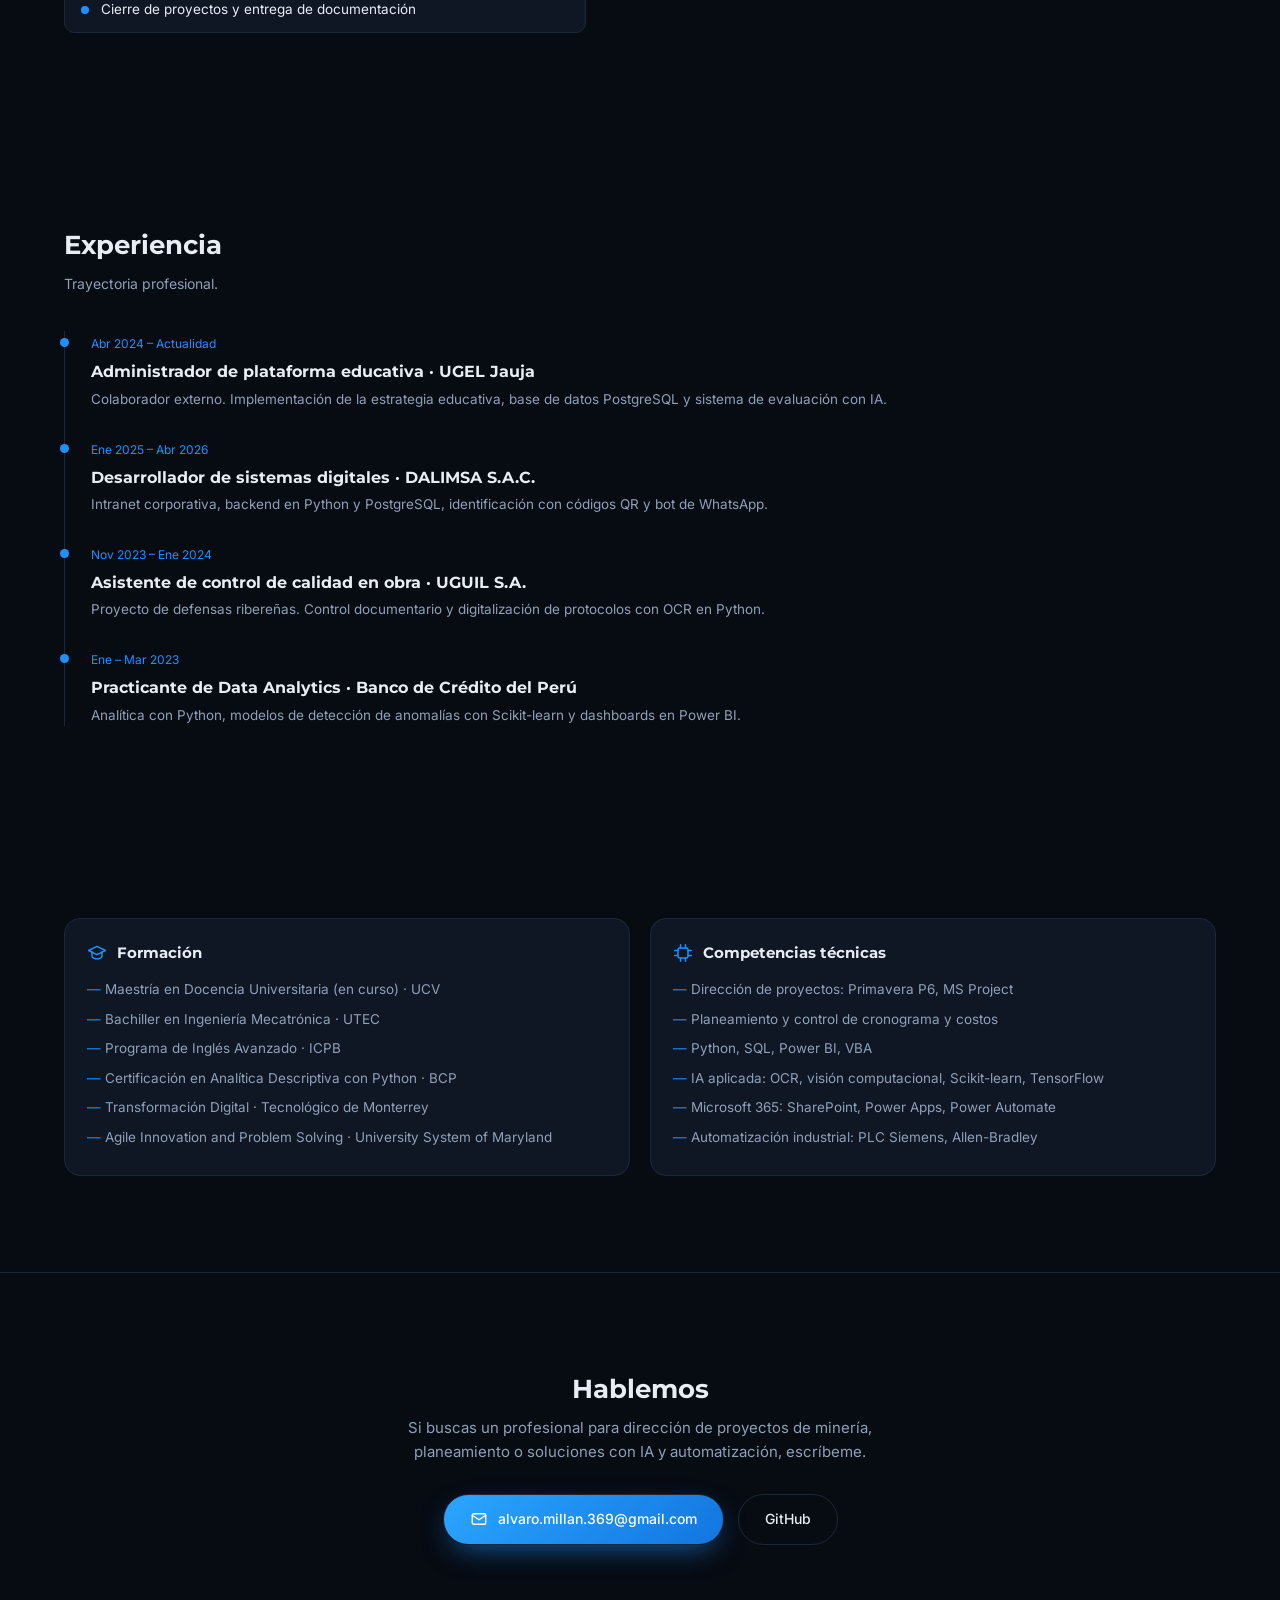
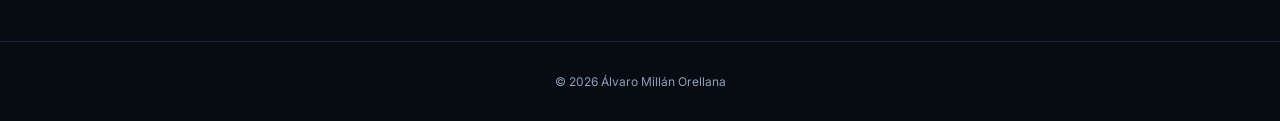
==== commit c93cf3cb: "Update index.html" ====
--- a/index.html
+++ b/index.html
@@ -1,214 +1,346 @@
 <!DOCTYPE html>
-<html lang="es">
+<html lang="es" data-theme="dark">
 <head>
 <meta charset="UTF-8">
 <meta name="viewport" content="width=device-width, initial-scale=1.0">
 <meta name="description" content="Álvaro Millán Orellana — Project Manager. Planeamiento, minería, inteligencia artificial y tecnología.">
 <title>Álvaro Millán Orellana | Project Manager</title>
-<link rel="icon" href="img/logo.jpeg">
+<link rel="icon" href="img/logo.svg">
 <meta property="og:title" content="Álvaro Millán Orellana | Project Manager">
 <meta property="og:description" content="Dirección de proyectos, planeamiento minero, inteligencia artificial y tecnología.">
-<meta property="og:image" content="img/portada.webp">
+<meta property="og:image" content="img/tajo-hero.webp">
 <meta property="og:type" content="website">
 <link rel="preconnect" href="https://fonts.googleapis.com">
 <link rel="preconnect" href="https://fonts.gstatic.com" crossorigin>
-<link href="https://fonts.googleapis.com/css2?family=Montserrat:wght@300;500;700&family=Inter:wght@400;500&display=swap" rel="stylesheet">
+<link href="https://fonts.googleapis.com/css2?family=Caveat:wght@600&family=Montserrat:wght@300;500;700;800&family=Inter:wght@400;500;600&display=swap" rel="stylesheet">
 <style>
-  :root{
-    --bg:#0c0f14; --bg-2:#131821; --line:#222a36;
-    --text:#e8ecf2; --muted:#8a95a6; --accent:#4ea8ff;
-    --radius:14px;
-  }
-  *{box-sizing:border-box;margin:0;padding:0}
-  html{scroll-behavior:smooth}
-  body{background:var(--bg);color:var(--text);font-family:Inter,system-ui,sans-serif;line-height:1.6;font-size:15px}
-  h1,h2,h3{font-family:Montserrat,sans-serif;font-weight:700;letter-spacing:.2px}
-  a{color:inherit;text-decoration:none}
-  img{max-width:100%;display:block}
-  .wrap{max-width:1100px;margin:0 auto;padding:0 24px}
-
-  /* NAV */
-  header{position:fixed;inset:0 0 auto 0;z-index:50;background:rgba(12,15,20,.7);backdrop-filter:blur(10px);border-bottom:1px solid var(--line)}
-  nav{display:flex;align-items:center;justify-content:space-between;height:64px}
-  .brand{display:flex;align-items:center;gap:10px;font-family:Montserrat;font-weight:500;font-size:14px}
-  .brand img{width:30px;height:30px;border-radius:50%;object-fit:cover}
-  nav ul{display:flex;gap:26px;list-style:none;font-size:13px;color:var(--muted)}
-  nav ul a:hover{color:var(--text)}
-  header .wrap{max-width:none;margin:0;padding-left:clamp(24px,5vw,96px);padding-right:clamp(24px,5vw,96px)}
-
-  /* HERO */
-  .hero{position:relative;min-height:100vh;display:flex;align-items:center;background:#000 url("img/portada.webp") center/cover}
-  .hero::after{content:"";position:absolute;inset:0;background:linear-gradient(90deg,rgba(12,15,20,.96) 30%,rgba(12,15,20,.4));}
-  .hero .wrap{position:relative;z-index:1;padding-top:64px;max-width:none;margin:0;padding-left:clamp(24px,5vw,96px);padding-right:24px}
-  .eyebrow{font-size:12px;letter-spacing:3px;color:var(--accent);text-transform:uppercase}
-  .hero h1{font-size:clamp(40px,7vw,76px);line-height:1;margin:14px 0 10px}
-  .hero h1 span{display:block;font-weight:300;color:var(--muted);font-size:.45em;letter-spacing:6px;margin-top:12px}
-  .hero p.lead{max-width:460px;color:var(--muted);margin-top:18px}
-  .areas{display:flex;flex-wrap:wrap;gap:8px;margin-top:22px}
-  .areas span{font-size:12px;border:1px solid var(--line);padding:5px 12px;border-radius:99px;color:var(--muted)}
-  .btns{display:flex;gap:12px;margin-top:30px;flex-wrap:wrap}
-  .btn{border:1px solid var(--line);padding:11px 22px;border-radius:99px;font-size:13px;transition:.2s}
-  .btn:hover{border-color:var(--accent);color:var(--accent)}
-  .btn.primary{background:var(--accent);border-color:var(--accent);color:#06121f;font-weight:500}
-  .btn.primary:hover{color:#06121f;opacity:.9}
-
-  section{padding:96px 0}
-  .sec-title{font-size:26px;margin-bottom:6px}
-  .sec-sub{color:var(--muted);margin-bottom:36px;font-size:14px}
-
-  /* PERFIL */
-  .about{display:grid;grid-template-columns:1.4fr 1fr;gap:48px}
-  .about p{color:var(--muted);margin-bottom:14px}
-  .stats{display:grid;gap:14px}
-  .stat{background:var(--bg-2);border:1px solid var(--line);border-radius:var(--radius);padding:18px 20px}
-  .stat b{font-family:Montserrat;font-size:24px;color:var(--text)}
-  .stat small{display:block;color:var(--muted);font-size:12px}
-
-  /* PROYECTOS: carrusel horizontal */
-  .carousel-head{display:flex;justify-content:space-between;align-items:flex-end;gap:20px;margin-bottom:28px}
-  .arrows{display:flex;gap:8px}
-  .arrows button{width:40px;height:40px;border-radius:50%;border:1px solid var(--line);background:none;color:var(--text);cursor:pointer;font-size:16px}
-  .arrows button:hover{border-color:var(--accent);color:var(--accent)}
-  .track{display:flex;gap:20px;overflow-x:auto;scroll-snap-type:x mandatory;padding:4px 2px 18px;scrollbar-width:thin;scrollbar-color:var(--line) transparent}
-  .card{flex:0 0 320px;scroll-snap-align:start;background:var(--bg-2);border:1px solid var(--line);border-radius:var(--radius);overflow:hidden;cursor:pointer;transition:.25s}
-  .card:hover{transform:translateY(-4px);border-color:#2f3a4b}
-  .card .thumb{height:180px;background:#0a0d12;display:flex;align-items:center;justify-content:center}
-  .card .thumb img{width:100%;height:100%;object-fit:cover}
-  .card .body{padding:20px}
-  .tag{font-size:11px;letter-spacing:1.5px;color:var(--accent);text-transform:uppercase}
-  .card h3{font-size:17px;margin:8px 0 8px;line-height:1.3}
-  .card p{color:var(--muted);font-size:13.5px}
-  .more{margin-top:14px;font-size:12px;color:var(--text);opacity:.7}
-
-  /* MODAL */
-  .modal{position:fixed;inset:0;background:rgba(4,6,9,.82);backdrop-filter:blur(6px);display:flex;opacity:0;visibility:hidden;transition:opacity .35s,visibility .35s;align-items:center;justify-content:center;z-index:100;padding:20px}
-  .modal.open{opacity:1;visibility:visible}
-  .sheet{background:var(--bg-2);border:1px solid var(--line);border-radius:18px;max-width:760px;width:100%;max-height:90vh;overflow:auto;position:relative;transform:translateY(24px) scale(.97);transition:transform .45s cubic-bezier(.2,.7,.2,1)}
-  .close{position:absolute;top:14px;right:14px;width:36px;height:36px;border-radius:50%;border:1px solid var(--line);background:var(--bg);color:var(--text);cursor:pointer;font-size:18px;z-index:2}
-  .sheet .pad{padding:32px}
-  .sheet h2{font-size:24px;margin:10px 0 12px}
-  .sheet p{color:var(--muted);margin-bottom:12px}
-  .metrics{display:flex;gap:12px;flex-wrap:wrap;margin:18px 0}
-  .metrics div{background:var(--bg);border:1px solid var(--line);border-radius:10px;padding:12px 16px;min-width:130px}
-  .metrics b{display:block;font-family:Montserrat;font-size:18px}
-  .metrics small{color:var(--muted);font-size:11px}
-  .chips{display:flex;gap:6px;flex-wrap:wrap;margin:10px 0 0}
-  .chips span{font-size:11.5px;border:1px solid var(--line);border-radius:99px;padding:3px 10px;color:var(--muted)}
-  .gallery{display:grid;grid-template-columns:repeat(auto-fill,minmax(180px,1fr));gap:10px;margin-top:18px}
-  .gallery img,.gallery video{width:100%;border-radius:10px;border:1px solid var(--line)}
-  .video{position:relative;padding-top:56.25%;margin-top:18px;border-radius:10px;overflow:hidden;border:1px solid var(--line)}
-  .video iframe{position:absolute;inset:0;width:100%;height:100%;border:0}
-
-  /* EXPERIENCIA */
-  .timeline{border-left:1px solid var(--line);padding-left:26px;display:grid;gap:26px}
-  .job{position:relative}
-  .job::before{content:"";position:absolute;left:-31px;top:7px;width:9px;height:9px;border-radius:50%;background:var(--accent)}
-  .job small{color:var(--accent);font-size:12px}
-  .job h3{font-size:16px;margin:4px 0}
-  .job p{color:var(--muted);font-size:13.5px}
-
-  /* SKILLS / FORMACIÓN */
-  .grid2{display:grid;grid-template-columns:1fr 1fr;gap:20px}
-  .box{background:var(--bg-2);border:1px solid var(--line);border-radius:var(--radius);padding:22px}
-  .box h3{font-size:15px;margin-bottom:10px;display:flex;align-items:center;gap:10px}
-  .box svg{width:22px;height:22px;stroke:var(--accent);fill:none;stroke-width:1.6}
-  .box ul{list-style:none;color:var(--muted);font-size:13.5px}
-  .box li{padding:4px 0}
-  .box li::before{content:"— ";color:var(--accent)}
-
-  /* CONTACTO */
-  .contact{text-align:center;border-top:1px solid var(--line)}
-  .contact p{color:var(--muted);max-width:540px;margin:0 auto 26px}
-  .contact .btns{justify-content:center}
-
-  footer{padding:30px 0;border-top:1px solid var(--line);color:var(--muted);font-size:12px;text-align:center}
-
-  /* ANIMACIONES */
-  @keyframes up{from{opacity:0;transform:translateY(28px)}to{opacity:1;transform:none}}
-  @keyframes spacing{from{opacity:0;letter-spacing:.6em}to{opacity:1;letter-spacing:6px}}
-  @keyframes float{0%,100%{transform:translate(0,0)}50%{transform:translate(-40px,30px)}}
-  @keyframes drip{from{transform:translateY(-100%)}to{transform:translateY(100%)}}
-  @keyframes pulse{0%,100%{box-shadow:0 0 0 0 rgba(78,168,255,.5)}70%{box-shadow:0 0 0 10px rgba(78,168,255,0)}}
-  .progress{position:fixed;top:0;left:0;width:100%;height:2px;background:var(--accent);transform:scaleX(0);transform-origin:0 50%;z-index:60}
-  header{transition:background .3s,box-shadow .3s}
-  header.scrolled{background:rgba(12,15,20,.92);box-shadow:0 8px 30px rgba(0,0,0,.35)}
-  nav ul a{position:relative;transition:color .25s}
-  nav ul a::after{content:"";position:absolute;left:0;bottom:-6px;width:0;height:1px;background:var(--accent);transition:width .3s}
-  nav ul a:hover::after{width:100%}
-  .hero{overflow:hidden}
-  .hero::before{content:"";position:absolute;width:640px;height:640px;right:-160px;top:-160px;border-radius:50%;background:radial-gradient(circle,rgba(78,168,255,.18),transparent 65%);animation:float 10s ease-in-out infinite;pointer-events:none}
-  .hero .eyebrow{animation:up .9s .1s cubic-bezier(.2,.7,.2,1) both}
-  .hero h1{animation:up .9s .2s cubic-bezier(.2,.7,.2,1) both}
-  .hero h1 span{animation:spacing 1.4s .7s cubic-bezier(.2,.7,.2,1) both}
-  .hero .lead{animation:up .9s .35s cubic-bezier(.2,.7,.2,1) both}
-  .hero .areas{animation:up .9s .5s cubic-bezier(.2,.7,.2,1) both}
-  .hero .btns{animation:up .9s .65s cubic-bezier(.2,.7,.2,1) both}
-  .scroll-hint{position:absolute;left:50%;bottom:28px;width:1px;height:48px;overflow:hidden;background:var(--line);z-index:1}
-  .scroll-hint::after{content:"";position:absolute;inset:0;background:var(--accent);animation:drip 2s ease-in-out infinite}
-  .btn{transition:all .25s}
-  .btn:hover{transform:translateY(-2px)}
-  .btn.primary:hover{box-shadow:0 10px 30px -10px rgba(78,168,255,.6)}
-  .job::before{box-shadow:0 0 0 0 rgba(78,168,255,.5);animation:pulse 2.4s infinite}
-  .card{transition:transform .35s,border-color .35s,box-shadow .35s;animation:up .8s cubic-bezier(.2,.7,.2,1) backwards;animation-delay:var(--d,0s)}
-  .card:hover{transform:translateY(-6px);box-shadow:0 24px 50px -24px rgba(78,168,255,.35)}
-  .card .thumb img{transition:transform .7s cubic-bezier(.2,.7,.2,1)}
-  .card:hover .thumb img{transform:scale(1.06)}
-  .card .more{transition:transform .3s,opacity .3s}
-  .card:hover .more{transform:translateX(6px);opacity:1}
-  .reveal{opacity:0;transform:translateY(32px);transition:opacity .8s cubic-bezier(.2,.7,.2,1),transform .8s cubic-bezier(.2,.7,.2,1);transition-delay:var(--d,0s)}
-  .reveal.in{opacity:1;transform:none}
-  .modal.open .sheet{transform:none}
-  .pillars{display:grid;grid-template-columns:repeat(3,1fr);gap:28px}
-  .pillar{border-top:1px solid var(--accent);padding-top:18px}
-  .pillar h3{font-size:16px;margin-bottom:8px}
-  .pillar p{color:var(--muted);font-size:13.5px}
-  .mineria{display:grid;grid-template-columns:1fr 1.1fr;gap:56px;align-items:center}
-  .mineria-lead{color:var(--muted);margin:18px 0 24px}
-  .dominios{list-style:none;display:grid;gap:10px}
-  .dominios li{position:relative;padding:12px 16px 12px 36px;border:1px solid var(--line);border-radius:10px;background:var(--bg-2);font-size:13.5px}
-  .dominios li::before{content:"";position:absolute;left:16px;top:50%;width:8px;height:8px;margin-top:-4px;border-radius:50%;background:var(--accent)}
-  .mineria-img{width:100%;border-radius:var(--radius);border:1px solid var(--line)}
-  @media (prefers-reduced-motion:reduce){*,*::before,*::after{animation:none!important;transition:none!important}.reveal{opacity:1;transform:none}}
-
-  @media (max-width:800px){
-    nav ul{display:none}
-    .about,.grid2,.pillars,.mineria{grid-template-columns:1fr}
-    .card{flex-basis:82%}
-    .hero::after{background:linear-gradient(180deg,rgba(12,15,20,.7),rgba(12,15,20,.96))}
-  }
+:root{
+  --bg:#070b12; --bg-2:#0f1724; --line:#1c2839;
+  --text:#e8edf5; --muted:#8fa0b8; --accent:#1e90ff; --accent-2:#7b3fe4;
+  --radius:16px;
+}
+[data-theme="light"]{
+  --bg:#f3f6fb; --bg-2:#ffffff; --line:#d7e0ec;
+  --text:#0d1b2e; --muted:#5a6a80; --accent:#0a6fd6; --accent-2:#6a38d4;
+}
+*{box-sizing:border-box;margin:0;padding:0}
+html{scroll-behavior:smooth}
+body{background:var(--bg);color:var(--text);font-family:Inter,system-ui,sans-serif;line-height:1.6;font-size:15px;transition:background .4s,color .4s}
+h1,h2,h3,h4{font-family:Montserrat,sans-serif;font-weight:700}
+a{color:inherit;text-decoration:none}
+img{max-width:100%;display:block}
+.i{width:20px;height:20px;fill:none;stroke:currentColor;stroke-width:1.8;stroke-linecap:round;stroke-linejoin:round;flex-shrink:0}
+.wrap{max-width:1200px;margin:0 auto;padding:0 24px}
+
+/* ---------- NAV ---------- */
+header{position:fixed;inset:0 0 auto 0;z-index:50;background:rgba(7,11,18,.72);backdrop-filter:blur(12px);border-bottom:1px solid var(--line);transition:background .4s}
+[data-theme="light"] header{background:rgba(255,255,255,.85)}
+nav{display:flex;align-items:center;justify-content:space-between;height:72px;padding:0 clamp(20px,4vw,56px)}
+.brand{display:flex;align-items:center;gap:14px;font-family:Montserrat;font-weight:700;font-size:14px;letter-spacing:.5px}
+.brand img{height:34px;width:auto}
+.brand .sep{width:1px;height:26px;background:var(--line)}
+.links{display:flex;gap:28px;list-style:none}
+.links a{display:flex;align-items:center;gap:7px;font-size:13.5px;color:var(--muted);padding:24px 0;position:relative;transition:color .25s}
+.links a:hover{color:var(--text)}
+.links a.active{color:var(--accent)}
+.links a.active::after{content:"";position:absolute;left:0;right:0;bottom:-1px;height:2px;background:var(--accent)}
+.links .i{width:17px;height:17px}
+.theme{width:44px;height:44px;border-radius:50%;border:1px solid var(--line);background:var(--bg-2);color:var(--text);cursor:pointer;display:grid;place-items:center;transition:.25s}
+.theme:hover{border-color:var(--accent);color:var(--accent)}
+.ico-moon{display:none}
+[data-theme="light"] .ico-moon{display:block}
+[data-theme="light"] .ico-sun{display:none}
+
+/* ---------- HERO ---------- */
+.hero{position:relative;min-height:100vh;padding:112px 0 44px;display:flex;flex-direction:column;justify-content:space-between;background:#060a11;color:#eef3fb;overflow:hidden}
+.hero-bg{position:absolute;inset:0;background:url("img/tajo-hero.webp") 60% center/cover;opacity:.8}
+.hero-bg::after{content:"";position:absolute;inset:0;background:linear-gradient(90deg,#060a11 18%,rgba(6,10,17,.55) 55%,rgba(6,10,17,.2) 100%),linear-gradient(0deg,#060a11 0%,transparent 40%)}
+.hero-foto{position:absolute;right:0;top:0;height:100%;width:46%;object-fit:cover;object-position:top center;-webkit-mask-image:linear-gradient(90deg,transparent,#000 35%);mask-image:linear-gradient(90deg,transparent,#000 35%)}
+.hero .wrap{position:relative;z-index:1;width:100%}
+.eyebrow{font-size:13px;letter-spacing:4px;color:var(--accent);text-transform:uppercase;font-weight:600}
+.hero h1{font-size:clamp(44px,6.5vw,84px);line-height:1;margin:14px 0 6px;font-weight:800}
+.hero h1 span{display:block;font-family:Montserrat;font-weight:300;color:#c4cfdf;font-size:.8em}
+.tagline{font-size:clamp(18px,2.2vw,24px);font-style:italic;margin-top:20px;color:#dfe7f3}
+.tagline b{color:var(--accent);font-style:normal;font-weight:600}
+.pills{display:flex;flex-wrap:wrap;gap:10px;margin-top:26px}
+.pill{display:flex;align-items:center;gap:8px;padding:9px 16px;border:1px solid rgba(120,160,220,.25);border-radius:99px;background:rgba(10,18,30,.6);font-size:13px;color:#dbe5f3;backdrop-filter:blur(6px)}
+.pill .i{color:var(--accent);width:18px;height:18px}
+.btns{display:flex;gap:14px;margin-top:30px;flex-wrap:wrap}
+.btn{display:inline-flex;align-items:center;gap:10px;padding:13px 26px;border-radius:99px;border:1px solid rgba(160,190,230,.35);font-size:14px;font-weight:500;transition:.25s;color:#eef3fb;background:transparent}
+.btn .i{width:18px;height:18px}
+.btn:hover{border-color:var(--accent);color:var(--accent);transform:translateY(-2px)}
+.btn.primary{background:linear-gradient(135deg,#2aa6ff,#1275e0);border-color:transparent;color:#fff;box-shadow:0 10px 30px -10px rgba(30,144,255,.7)}
+.btn.primary:hover{color:#fff}
+
+.hero-bottom{display:grid;grid-template-columns:1fr 1.25fr auto;gap:20px;margin-top:50px;align-items:stretch}
+.panel{background:rgba(10,16,26,.72);border:1px solid rgba(120,160,220,.2);border-radius:var(--radius);padding:22px 24px;backdrop-filter:blur(10px)}
+.panel h3{font-size:15px;display:flex;align-items:center;gap:10px;margin-bottom:18px;color:#fff}
+.panel h3 .i{color:var(--accent)}
+.logos{display:flex;align-items:center;justify-content:space-around;gap:16px}
+.logos img{height:44px;width:auto;object-fit:contain}
+.logos .sep{width:1px;height:50px;background:rgba(160,190,230,.2)}
+.timeline{position:relative;display:grid;grid-template-columns:repeat(4,1fr);text-align:center;font-size:12px;color:#aab8cc}
+.timeline::before{content:"";position:absolute;left:12%;right:12%;top:21px;height:2px;background:linear-gradient(90deg,transparent,var(--accent),transparent)}
+.step .ico{width:42px;height:42px;margin:0 auto 10px;border-radius:50%;background:#0b1320;border:1px solid rgba(120,160,220,.3);display:grid;place-items:center;position:relative;color:var(--accent)}
+.step .ico .i{width:20px;height:20px}
+.step b{display:block;color:#fff;font-size:13px;font-weight:600;font-family:Montserrat}
+.step small{display:block;line-height:1.35}
+.frase{font-family:Caveat,cursive;font-size:clamp(28px,3vw,40px);line-height:1.05;text-align:right;color:#eef3fb;align-self:center;padding-right:12px;min-width:220px}
+.frase span{display:block;color:var(--accent)}
+
+/* ---------- CERTIFICACIONES ---------- */
+.cursos{padding:70px 0 40px}
+.head-row{display:flex;justify-content:space-between;align-items:flex-end;gap:20px;margin-bottom:26px;flex-wrap:wrap}
+.head-row h2{font-size:22px;display:flex;gap:12px;align-items:center}
+.head-row h2 .i{color:var(--accent)}
+.sub{color:var(--muted);font-size:14px;margin-top:4px}
+.ghost{border:1px solid var(--line);padding:10px 18px;border-radius:99px;font-size:13px;color:var(--text);display:inline-flex;gap:8px;align-items:center;transition:.25s}
+.ghost:hover{border-color:var(--accent);color:var(--accent)}
+.ghost .i{width:16px;height:16px}
+.carrusel{display:flex;align-items:center;gap:16px}
+.track{display:flex;gap:20px;overflow-x:auto;scroll-snap-type:x mandatory;padding:4px 2px 18px;scrollbar-width:none;flex:1}
+.track::-webkit-scrollbar{display:none}
+.cert{flex:0 0 280px;scroll-snap-align:start;background:var(--bg-2);border:1px solid var(--line);border-radius:var(--radius);overflow:hidden;position:relative;transition:.3s}
+.cert:hover{transform:translateY(-4px);border-color:var(--accent)}
+.cert img{width:100%;height:150px;object-fit:cover}
+.cert .badge{position:absolute;top:12px;right:12px;font-size:11px;font-weight:600;background:var(--accent);color:#fff;padding:4px 12px;border-radius:99px}
+.cert .badge.esp{background:var(--accent-2)}
+.cert .info{padding:16px 18px;display:flex;justify-content:space-between;align-items:flex-end;gap:10px}
+.cert h4{font-size:14.5px;margin-bottom:4px}
+.cert small{color:var(--muted);font-size:12px}
+.cert .go{width:36px;height:36px;border-radius:50%;border:1px solid var(--line);display:grid;place-items:center;flex-shrink:0}
+.cert .go .i{width:16px;height:16px}
+.flechas{display:flex;gap:8px}
+.flechas button{width:40px;height:40px;border-radius:50%;border:1px solid var(--line);background:var(--bg-2);color:var(--text);cursor:pointer;display:grid;place-items:center;transition:.25s}
+.flechas button:hover{border-color:var(--accent);color:var(--accent)}
+.flechas .i{width:18px;height:18px}
+
+/* ---------- SECCIONES GENERALES ---------- */
+section{padding:96px 0}
+.sec-title{font-size:26px;margin-bottom:6px}
+.sec-sub{color:var(--muted);margin-bottom:36px;font-size:14px}
+.about{display:grid;grid-template-columns:1.4fr 1fr;gap:48px}
+.about p{color:var(--muted);margin-bottom:14px}
+.stats{display:grid;gap:14px}
+.stat{background:var(--bg-2);border:1px solid var(--line);border-radius:var(--radius);padding:18px 20px}
+.stat b{font-family:Montserrat;font-size:24px}
+.stat small{display:block;color:var(--muted);font-size:12px}
+
+/* PROYECTOS */
+.card{flex:0 0 320px;scroll-snap-align:start;background:var(--bg-2);border:1px solid var(--line);border-radius:var(--radius);overflow:hidden;cursor:pointer;transition:.35s}
+.card:hover{transform:translateY(-6px);border-color:var(--accent);box-shadow:0 24px 50px -24px rgba(30,144,255,.35)}
+.card .thumb{height:180px;background:#0a0d12;display:flex;align-items:center;justify-content:center;overflow:hidden}
+.card .thumb img{width:100%;height:100%;object-fit:cover;transition:transform .7s}
+.card:hover .thumb img{transform:scale(1.06)}
+.card .body{padding:20px}
+.tag{font-size:11px;letter-spacing:1.5px;color:var(--accent);text-transform:uppercase}
+.card h3{font-size:17px;margin:8px 0 8px;line-height:1.3}
+.card p{color:var(--muted);font-size:13.5px}
+.more{margin-top:14px;font-size:12px;opacity:.7}
+.proyectos-track{padding-bottom:18px}
+
+/* MODAL */
+.modal{position:fixed;inset:0;background:rgba(4,6,9,.82);backdrop-filter:blur(6px);display:flex;opacity:0;visibility:hidden;transition:opacity .35s,visibility .35s;align-items:center;justify-content:center;z-index:100;padding:20px}
+.modal.open{opacity:1;visibility:visible}
+.sheet{background:var(--bg-2);border:1px solid var(--line);border-radius:18px;max-width:760px;width:100%;max-height:90vh;overflow:auto;position:relative;transform:translateY(24px) scale(.97);transition:transform .45s cubic-bezier(.2,.7,.2,1);color:var(--text)}
+.modal.open .sheet{transform:none}
+.close{position:absolute;top:14px;right:14px;width:36px;height:36px;border-radius:50%;border:1px solid var(--line);background:var(--bg);color:var(--text);cursor:pointer;font-size:18px;z-index:2}
+.sheet .pad{padding:32px}
+.sheet h2{font-size:24px;margin:10px 0 12px}
+.sheet p{color:var(--muted);margin-bottom:12px}
+.metrics{display:flex;gap:12px;flex-wrap:wrap;margin:18px 0}
+.metrics div{background:var(--bg);border:1px solid var(--line);border-radius:10px;padding:12px 16px;min-width:130px}
+.metrics b{display:block;font-family:Montserrat;font-size:18px}
+.metrics small{color:var(--muted);font-size:11px}
+.chips{display:flex;gap:6px;flex-wrap:wrap;margin:10px 0 0}
+.chips span{font-size:11.5px;border:1px solid var(--line);border-radius:99px;padding:3px 10px;color:var(--muted)}
+.gallery{display:grid;grid-template-columns:repeat(auto-fill,minmax(180px,1fr));gap:10px;margin-top:18px}
+.gallery img{width:100%;border-radius:10px;border:1px solid var(--line)}
+.video{position:relative;padding-top:56.25%;margin-top:18px;border-radius:10px;overflow:hidden;border:1px solid var(--line)}
+.video iframe{position:absolute;inset:0;width:100%;height:100%;border:0}
+
+/* PILARES / MINERÍA */
+.pillars{display:grid;grid-template-columns:repeat(3,1fr);gap:28px}
+.pillar{border-top:1px solid var(--accent);padding-top:18px}
+.pillar h3{font-size:16px;margin-bottom:8px}
+.pillar p{color:var(--muted);font-size:13.5px}
+.mineria{display:grid;grid-template-columns:1fr 1.1fr;gap:56px;align-items:center}
+.mineria-lead{color:var(--muted);margin:18px 0 24px}
+.dominios{list-style:none;display:grid;gap:10px}
+.dominios li{position:relative;padding:12px 16px 12px 36px;border:1px solid var(--line);border-radius:10px;background:var(--bg-2);font-size:13.5px}
+.dominios li::before{content:"";position:absolute;left:16px;top:50%;width:8px;height:8px;margin-top:-4px;border-radius:50%;background:var(--accent)}
+.mineria-img{width:100%;border-radius:var(--radius);border:1px solid var(--line)}
+
+/* EXPERIENCIA */
+.timeline-exp{border-left:1px solid var(--line);padding-left:26px;display:grid;gap:26px}
+.job{position:relative}
+.job::before{content:"";position:absolute;left:-31px;top:7px;width:9px;height:9px;border-radius:50%;background:var(--accent)}
+.job small{color:var(--accent);font-size:12px}
+.job h3{font-size:16px;margin:4px 0}
+.job p{color:var(--muted);font-size:13.5px}
+
+/* FORMACIÓN */
+.grid2{display:grid;grid-template-columns:1fr 1fr;gap:20px}
+.box{background:var(--bg-2);border:1px solid var(--line);border-radius:var(--radius);padding:22px}
+.box h3{font-size:15px;margin-bottom:10px;display:flex;align-items:center;gap:10px}
+.box h3 .i{color:var(--accent)}
+.box ul{list-style:none;color:var(--muted);font-size:13.5px}
+.box li{padding:4px 0}
+.box li::before{content:"— ";color:var(--accent)}
+
+/* CONTACTO */
+.contact{text-align:center;border-top:1px solid var(--line)}
+.contact p{color:var(--muted);max-width:540px;margin:0 auto 26px}
+.contact .btns{justify-content:center}
+.contact .btn{color:var(--text);border-color:var(--line)}
+.contact .btn.primary{color:#fff}
+footer{padding:30px 0;border-top:1px solid var(--line);color:var(--muted);font-size:12px;text-align:center}
+
+@media (max-width:980px){
+  .links{display:none}
+  .hero-bottom{grid-template-columns:1fr}
+  .frase{text-align:left;padding:0;min-width:0}
+  .hero-foto{width:100%;opacity:.3}
+  .about,.grid2,.pillars,.mineria{grid-template-columns:1fr}
+  .card,.cert{flex-basis:80%}
+}
+@media (prefers-reduced-motion:reduce){*{transition:none!important;animation:none!important}html{scroll-behavior:auto}}
 </style>
 </head>
 <body>
 
+<!-- ICONOS -->
+<svg width="0" height="0" style="position:absolute" aria-hidden="true">
+  <symbol id="i-home" viewBox="0 0 24 24"><path d="M3 11l9-8 9 8"/><path d="M5 10v10h14V10"/></symbol>
+  <symbol id="i-user" viewBox="0 0 24 24"><circle cx="12" cy="8" r="4"/><path d="M4 21c0-4 4-6 8-6s8 2 8 6"/></symbol>
+  <symbol id="i-code" viewBox="0 0 24 24"><path d="M16 18l6-6-6-6M8 6l-6 6 6 6"/></symbol>
+  <symbol id="i-briefcase" viewBox="0 0 24 24"><rect x="3" y="7" width="18" height="13" rx="2"/><path d="M9 7V5h6v2M3 13h18"/></symbol>
+  <symbol id="i-cap" viewBox="0 0 24 24"><path d="M2 9l10-5 10 5-10 5z"/><path d="M6 11v5c0 1.5 3 3 6 3s6-1.5 6-3v-5"/></symbol>
+  <symbol id="i-mail" viewBox="0 0 24 24"><rect x="3" y="5" width="18" height="14" rx="2"/><path d="M3 7l9 6 9-6"/></symbol>
+  <symbol id="i-sun" viewBox="0 0 24 24"><circle cx="12" cy="12" r="4"/><path d="M12 2v2M12 20v2M4.9 4.9l1.4 1.4M17.7 17.7l1.4 1.4M2 12h2M20 12h2M4.9 19.1l1.4-1.4M17.7 6.3l1.4-1.4"/></symbol>
+  <symbol id="i-moon" viewBox="0 0 24 24"><path d="M21 12.8A9 9 0 1 1 11.2 3a7 7 0 0 0 9.8 9.8z"/></symbol>
+  <symbol id="i-chip" viewBox="0 0 24 24"><rect x="6" y="6" width="12" height="12" rx="2"/><path d="M9 2v4M15 2v4M9 18v4M15 18v4M2 9h4M2 15h4M18 9h4M18 15h4"/></symbol>
+  <symbol id="i-gear" viewBox="0 0 24 24"><circle cx="12" cy="12" r="3"/><path d="M12 2v3M12 19v3M4.2 4.2l2.1 2.1M17.7 17.7l2.1 2.1M2 12h3M19 12h3M4.2 19.8l2.1-2.1M17.7 6.3l2.1-2.1"/></symbol>
+  <symbol id="i-chart" viewBox="0 0 24 24"><path d="M4 20V10M10 20V4M16 20v-7M22 20H2"/></symbol>
+  <symbol id="i-bulb" viewBox="0 0 24 24"><path d="M9 18h6M10 21h4M12 3a6 6 0 0 0-4 10.5c.8.7 1 1.5 1 2.5h6c0-1 .2-1.8 1-2.5A6 6 0 0 0 12 3z"/></symbol>
+  <symbol id="i-down" viewBox="0 0 24 24"><path d="M12 5v14M5 12l7 7 7-7"/></symbol>
+  <symbol id="i-right" viewBox="0 0 24 24"><path d="M5 12h14M13 6l6 6-6 6"/></symbol>
+  <symbol id="i-left" viewBox="0 0 24 24"><path d="M19 12H5M11 6l-6 6 6 6"/></symbol>
+  <symbol id="i-book" viewBox="0 0 24 24"><path d="M4 4h6a2 2 0 0 1 2 2v14a2 2 0 0 0-2-2H4zM20 4h-6a2 2 0 0 0-2 2v14a2 2 0 0 1 2-2h6z"/></symbol>
+  <symbol id="i-uni" viewBox="0 0 24 24"><path d="M3 10l9-6 9 6M5 10v9M9 10v9M15 10v9M19 10v9M3 21h18"/></symbol>
+  <symbol id="i-award" viewBox="0 0 24 24"><circle cx="12" cy="9" r="6"/><path d="M8.5 14L7 22l5-3 5 3-1.5-8"/></symbol>
+  <symbol id="i-star" viewBox="0 0 24 24"><path d="M12 3l2.7 5.6 6.1.9-4.4 4.3 1 6.1L12 17l-5.4 2.9 1-6.1-4.4-4.3 6.1-.9z"/></symbol>
+</svg>
+
+<!-- HEADER -->
 <header>
-  <nav class="wrap">
-    <a class="brand" href="#inicio"><img src="img/logo.svg" alt="">PORTAFOLIO PERSONAL</a>
-    <ul>
-      <li><a href="#perfil">Perfil</a></li>
-      <li><a href="#proyectos">Proyectos</a></li>
-      <li><a href="#experiencia">Experiencia</a></li>
-      <li><a href="#formacion">Formación</a></li>
-      <li><a href="#contacto">Contacto</a></li>
+  <nav>
+    <a class="brand" href="#inicio">
+      <img src="img/logo.svg" alt="Logo de Álvaro Millán">
+      <span class="sep"></span>PORTAFOLIO PERSONAL
+    </a>
+    <ul class="links">
+      <li><a href="#inicio" class="active"><svg class="i"><use href="#i-home"/></svg>Inicio</a></li>
+      <li><a href="#perfil"><svg class="i"><use href="#i-user"/></svg>Perfil</a></li>
+      <li><a href="#proyectos"><svg class="i"><use href="#i-code"/></svg>Proyectos</a></li>
+      <li><a href="#experiencia"><svg class="i"><use href="#i-briefcase"/></svg>Experiencia</a></li>
+      <li><a href="#formacion"><svg class="i"><use href="#i-cap"/></svg>Formación</a></li>
+      <li><a href="#contacto"><svg class="i"><use href="#i-mail"/></svg>Contacto</a></li>
     </ul>
+    <button class="theme" id="tema" aria-label="Cambiar tema">
+      <svg class="i ico-sun"><use href="#i-sun"/></svg>
+      <svg class="i ico-moon"><use href="#i-moon"/></svg>
+    </button>
   </nav>
 </header>
 
-<!-- HERO -->
+<!-- PORTADA -->
 <div class="hero" id="inicio">
+  <div class="hero-bg"></div>
+  <img class="hero-foto" src="img/foto-alvaro.webp" alt="Álvaro Millán Orellana">
+
   <div class="wrap">
-    <div class="eyebrow">Project Manager · Minería</div>
-    <h1>Álvaro<br>Millán<span>ORELLANA</span></h1>
-    <p class="lead">Dirijo proyectos de planeamiento y control en minería y construcción. Convierto la información de obra en herramientas digitales e inteligencia artificial para decidir mejor.</p>
-    <div class="areas">
-      <span>Minería</span><span>Project Management</span><span>Planeamiento</span><span>Inteligencia Artificial</span><span>Tecnología</span>
-    </div>
+    <p class="eyebrow">Project Manager · Minería</p>
+    <h1>Álvaro Millán<span>Orellana</span></h1>
+    <p class="tagline">Construyendo soluciones con <b>tecnología</b><br>para un futuro más <b>eficiente</b>.</p>
+
+    <div class="pills">
+      <span class="pill"><svg class="i"><use href="#i-chip"/></svg>IA / Machine Learning</span>
+      <span class="pill"><svg class="i"><use href="#i-gear"/></svg>Gestión de Proyectos</span>
+      <span class="pill"><svg class="i"><use href="#i-chart"/></svg>Minería</span>
+      <span class="pill"><svg class="i"><use href="#i-bulb"/></svg>Innovación</span>
+    </div>
+
     <div class="btns">
-      <a class="btn primary" href="#proyectos">Ver proyectos</a>
-      <a class="btn" href="#contacto">Contactar</a>
-    </div>
-  </div>
-  <div class="scroll-hint"></div>
+      <a class="btn primary" href="#perfil"><svg class="i"><use href="#i-down"/></svg>Conocer más</a>
+      <a class="btn" href="#contacto"><svg class="i"><use href="#i-mail"/></svg>Contáctame</a>
+    </div>
+
+    <div class="hero-bottom">
+      <div class="panel">
+        <h3><svg class="i"><use href="#i-briefcase"/></svg>Mi experiencia laboral</h3>
+        <div class="logos">
+          <img src="img/logo-southern.webp" alt="Southern Perú">
+          <span class="sep"></span>
+          <img src="img/logo-sanmartin.webp" alt="San Martín CG">
+          <span class="sep"></span>
+          <img src="img/logo-spcc.webp" alt="SPCC">
+        </div>
+      </div>
+
+      <div class="panel">
+        <h3><svg class="i"><use href="#i-cap"/></svg>Mi recorrido académico</h3>
+        <div class="timeline">
+          <div class="step"><div class="ico"><svg class="i"><use href="#i-book"/></svg></div><b>Colegio</b><small>Educación<br>Secundaria</small></div>
+          <div class="step"><div class="ico"><svg class="i"><use href="#i-gear"/></svg></div><b>Instituto</b><small>Ing. Mecatrónica</small></div>
+          <div class="step"><div class="ico"><svg class="i"><use href="#i-uni"/></svg></div><b>Universidad</b><small>Ing. Mecatrónica</small></div>
+          <div class="step"><div class="ico"><svg class="i"><use href="#i-award"/></svg></div><b>Postgrado</b><small>Especializaciones</small></div>
+        </div>
+      </div>
+
+      <p class="frase">Aprender,<span>Aplicar y Crear Valor</span></p>
+    </div>
+  </div>
 </div>
+
+<!-- CERTIFICACIONES -->
+<section class="cursos" style="padding-bottom:40px">
+  <div class="wrap">
+    <div class="head-row">
+      <div>
+        <h2><svg class="i"><use href="#i-star"/></svg>Mis cursos y especializaciones</h2>
+        <p class="sub">Formación continua para seguir creciendo</p>
+      </div>
+      <a class="ghost" href="#formacion">Ver todas las certificaciones <svg class="i"><use href="#i-right"/></svg></a>
+    </div>
+
+    <div class="carrusel">
+      <button class="flechas-btn" id="c-prev" aria-label="Anterior" style="display:none"></button>
+      <div class="track" id="cursos-track">
+        <article class="cert">
+          <img src="img/cert-ia.webp" alt="Inteligencia Artificial y ML">
+          <span class="badge">Curso</span>
+          <div class="info"><div><h4>Inteligencia Artificial y ML</h4><small>Coursera · 2025</small></div><span class="go"><svg class="i"><use href="#i-right"/></svg></span></div>
+        </article>
+        <article class="cert">
+          <img src="img/cert-python.webp" alt="Python para Ciencia de Datos">
+          <span class="badge">Curso</span>
+          <div class="info"><div><h4>Python para Ciencia de Datos</h4><small>Platzi · 2025</small></div><span class="go"><svg class="i"><use href="#i-right"/></svg></span></div>
+        </article>
+        <article class="cert">
+          <img src="img/cert-powerbi.webp" alt="Data Analytics con Power BI">
+          <span class="badge esp">Especialización</span>
+          <div class="info"><div><h4>Data Analytics con Power BI</h4><small>Microsoft · 2025</small></div><span class="go"><svg class="i"><use href="#i-right"/></svg></span></div>
+        </article>
+        <article class="cert">
+          <img src="img/cert-aws.webp" alt="Cloud Computing (AWS)">
+          <span class="badge">Curso</span>
+          <div class="info"><div><h4>Cloud Computing (AWS)</h4><small>AWS · 2024</small></div><span class="go"><svg class="i"><use href="#i-right"/></svg></span></div>
+        </article>
+      </div>
+    </div>
+  </div>
+</section>
 
 <!-- PERFIL -->
 <section id="perfil">
@@ -221,8 +353,8 @@
     </div>
     <div class="stats">
       <div class="stat"><b>Inglés B2</b><small>CEFR · British Council 2026</small></div>
-      <div class="stat"><b data-n="4000" data-s="+">4,000+</b><small>Evidencias evaluadas por semana con IA (UGEL Jauja)</small></div>
-      <div class="stat"><b data-n="3">3</b><small>proyectos mineros y de construcción con control documentario</small></div>
+      <div class="stat"><b class="contador" data-n="4000" data-s="+">4,000+</b><small>Evidencias evaluadas por semana con IA (UGEL Jauja)</small></div>
+      <div class="stat"><b class="contador" data-n="3">3</b><small>proyectos mineros y de construcción con control documentario</small></div>
     </div>
   </div>
 </section>
@@ -230,21 +362,21 @@
 <!-- PROYECTOS -->
 <section id="proyectos" style="padding-top:20px">
   <div class="wrap">
-    <div class="carousel-head">
+    <div class="head-row">
       <div>
         <h2 class="sec-title">Proyectos</h2>
         <p class="sec-sub" style="margin:0">Desliza para ver más. Haz clic en uno para ver el detalle.</p>
       </div>
-      <div class="arrows">
-        <button id="prev" aria-label="Anterior">←</button>
-        <button id="next" aria-label="Siguiente">→</button>
+      <div class="flechas">
+        <button id="prev" aria-label="Anterior"><svg class="i"><use href="#i-left"/></svg></button>
+        <button id="next" aria-label="Siguiente"><svg class="i"><use href="#i-right"/></svg></button>
       </div>
     </div>
-    <div class="track" id="track"></div>
-  </div>
-</section>
-
-<!-- PILARES: propuesta de valor -->
+    <div class="track proyectos-track" id="track"></div>
+  </div>
+</section>
+
+<!-- PILARES -->
 <section id="pilares" style="padding-top:0">
   <div class="wrap pillars">
     <div class="pillar"><h3>Entender antes de construir</h3><p>Mapeo el proceso, los actores y los riesgos antes de proponer una solución.</p></div>
@@ -278,7 +410,7 @@
   <div class="wrap">
     <h2 class="sec-title">Experiencia</h2>
     <p class="sec-sub">Trayectoria profesional.</p>
-    <div class="timeline">
+    <div class="timeline-exp">
       <div class="job"><small>Abr 2024 – Actualidad</small><h3>Administrador de plataforma educativa · UGEL Jauja</h3><p>Colaborador externo. Implementación de la estrategia educativa, base de datos PostgreSQL y sistema de evaluación con IA.</p></div>
       <div class="job"><small>Ene 2025 – Abr 2026</small><h3>Desarrollador de sistemas digitales · DALIMSA S.A.C.</h3><p>Intranet corporativa, backend en Python y PostgreSQL, identificación con códigos QR y bot de WhatsApp.</p></div>
       <div class="job"><small>Nov 2023 – Ene 2024</small><h3>Asistente de control de calidad en obra · UGUIL S.A.</h3><p>Proyecto de defensas ribereñas. Control documentario y digitalización de protocolos con OCR en Python.</p></div>
@@ -291,7 +423,7 @@
 <section id="formacion">
   <div class="wrap grid2">
     <div class="box">
-      <h3><svg viewBox="0 0 24 24"><path d="M2 9l10-5 10 5-10 5z"/><path d="M6 11v5c0 1.5 3 3 6 3s6-1.5 6-3v-5"/></svg>Formación</h3>
+      <h3><svg class="i"><use href="#i-cap"/></svg>Formación</h3>
       <ul>
         <li>Maestría en Docencia Universitaria (en curso) · UCV</li>
         <li>Bachiller en Ingeniería Mecatrónica · UTEC</li>
@@ -302,7 +434,7 @@
       </ul>
     </div>
     <div class="box">
-      <h3><svg viewBox="0 0 24 24"><rect x="4" y="4" width="16" height="16" rx="2"/><path d="M9 9h6v6H9z"/><path d="M9 1v3M15 1v3M9 20v3M15 20v3M1 9h3M1 15h3M20 9h3M20 15h3"/></svg>Competencias técnicas</h3>
+      <h3><svg class="i"><use href="#i-chip"/></svg>Competencias técnicas</h3>
       <ul>
         <li>Dirección de proyectos: Primavera P6, MS Project</li>
         <li>Planeamiento y control de cronograma y costos</li>
@@ -321,7 +453,7 @@
     <h2 class="sec-title">Hablemos</h2>
     <p>Si buscas un profesional para dirección de proyectos de minería, planeamiento o soluciones con IA y automatización, escríbeme.</p>
     <div class="btns">
-      <a class="btn primary" href="mailto:alvaro.millan.369@gmail.com">alvaro.millan.369@gmail.com</a>
+      <a class="btn primary" href="mailto:alvaro.millan.369@gmail.com"><svg class="i"><use href="#i-mail"/></svg>alvaro.millan.369@gmail.com</a>
       <a class="btn" href="https://github.com/alvaromo-dev" target="_blank" rel="noopener">GitHub</a>
     </div>
   </div>
@@ -352,9 +484,7 @@
     detalle: "Desarrollé un sistema que califica fotografías de resolución manual de problemas matemáticos usando visión computacional (MobileNet). Gestiono la base de datos en PostgreSQL y el proceso de implementación en la UGEL Jauja.",
     metricas: [["4,000+", "evidencias semanales"], ["150+", "instituciones"], ["2,000", "estudiantes"]],
     tags: ["Python", "MobileNet", "PostgreSQL", "Visión computacional"],
-    img: "img/proyecto-ugel.svg",
-    gallery: [],
-    video: ""
+    img: "img/proyecto-ugel.svg", gallery: [], video: ""
   },
   {
     titulo: "Control documentario y trazabilidad",
@@ -363,9 +493,7 @@
     detalle: "Automatización con Python para extracción y validación de transmittals, actualización de registros de control y tableros de seguimiento, integrados a la administración de contratos.",
     metricas: [["3", "proyectos mineros"], ["Automático", "registro de TRM"]],
     tags: ["Python", "Excel", "Trazabilidad", "Dashboards"],
-    img: "img/proyecto-documentos.svg",
-    gallery: [],
-    video: ""
+    img: "img/proyecto-documentos.svg", gallery: [], video: ""
   },
   {
     titulo: "Seguimiento de cierre de proyecto en M365",
@@ -374,9 +502,7 @@
     detalle: "Diseñé un checklist de cierre digital con control de responsables, estados y evidencias, con flujos automáticos de notificación y reportes para la gerencia del proyecto.",
     metricas: [["1", "sistema M365 integrado"]],
     tags: ["SharePoint", "Power Apps", "Power Automate", "Gestión"],
-    img: "img/hero-mineria.svg",
-    gallery: [],
-    video: ""
+    img: "img/hero-mineria.svg", gallery: [], video: ""
   },
   {
     titulo: "Planeamiento: impacto costo-plazo",
@@ -385,9 +511,7 @@
     detalle: "Análisis de impacto técnico-financiero de eventos de campo, con sustento para solicitudes formales (RFI) y propuesta de mitigación de costo y plazo.",
     metricas: [["Costo", "impacto cuantificado"], ["Plazo", "impacto cuantificado"]],
     tags: ["Planeamiento", "Costos", "Riesgos", "Contratos"],
-    img: "img/hero-mineria.svg",
-    gallery: [],
-    video: ""
+    img: "img/hero-mineria.svg", gallery: [], video: ""
   },
   {
     titulo: "Aplicación fitness IFIT",
@@ -396,9 +520,7 @@
     detalle: "App móvil enfocada en una interfaz simple para el registro diario de entrenamientos y progreso.",
     metricas: [["Android", "plataforma"]],
     tags: ["Android", "Diseño de app"],
-    img: "img/proyecto-ifit.svg",
-    gallery: [],
-    video: ""
+    img: "img/proyecto-ifit.svg", gallery: [], video: ""
   },
   {
     titulo: "Intranet y gestión digital",
@@ -407,19 +529,26 @@
     detalle: "Backend en Python y PostgreSQL para inventario, usuarios y membresías, con identificación digital por QR y canal de comunicación automatizado por WhatsApp.",
     metricas: [["500", "clientes activos"]],
     tags: ["Python", "PostgreSQL", "QR", "WhatsApp"],
-    img: "img/hero-mineria.svg",
-    gallery: [],
-    video: ""
+    img: "img/hero-mineria.svg", gallery: [], video: ""
   }
 ];
 
-/* ---------- Render del carrusel ---------- */
+/* ---------- Tema claro / oscuro ---------- */
+const raiz = document.documentElement;
+const temaGuardado = localStorage.getItem("tema");
+if (temaGuardado) raiz.dataset.theme = temaGuardado;
+document.getElementById("tema").onclick = () => {
+  const nuevo = raiz.dataset.theme === "light" ? "dark" : "light";
+  raiz.dataset.theme = nuevo;
+  localStorage.setItem("tema", nuevo);
+};
+
+/* ---------- Render de proyectos ---------- */
 const track = document.getElementById("track");
 PROYECTOS.forEach((p, i) => {
   const card = document.createElement("article");
   card.className = "card";
   card.tabIndex = 0;
-  card.style.setProperty("--d", (i * 0.08 + 0.2) + "s");
   card.innerHTML = `
     <div class="thumb"><img src="${p.img}" alt="${p.titulo}"></div>
     <div class="body">
@@ -433,15 +562,18 @@
   track.appendChild(card);
 });
 
-/* ---------- Flechas del carrusel ---------- */
-const paso = () => track.querySelector(".card").offsetWidth + 20;
-document.getElementById("next").onclick = () => track.scrollBy({ left: paso(), behavior: "smooth" });
-document.getElementById("prev").onclick = () => track.scrollBy({ left: -paso(), behavior: "smooth" });
+/* ---------- Carruseles (proyectos y certificaciones) ---------- */
+function carrusel(trackId, prevId, nextId) {
+  const t = document.getElementById(trackId);
+  const paso = () => t.firstElementChild.offsetWidth + 20;
+  document.getElementById(nextId).onclick = () => t.scrollBy({ left: paso(), behavior: "smooth" });
+  document.getElementById(prevId).onclick = () => t.scrollBy({ left: -paso(), behavior: "smooth" });
+}
+carrusel("track", "prev", "next");
 
 /* ---------- Modal de detalle ---------- */
 const modal = document.getElementById("modal");
 const body = document.getElementById("modal-body");
-
 function abrir(i) {
   const p = PROYECTOS[i];
   const metricas = p.metricas.map(([v, l]) => `<div><b>${v}</b><small>${l}</small></div>`).join("");
@@ -463,21 +595,17 @@
 modal.addEventListener("click", e => { if (e.target === modal) cerrar(); });
 document.addEventListener("keydown", e => { if (e.key === "Escape") cerrar(); });
 
-/* ---------- Animaciones: barra de progreso, cabecera, contadores y revelado ---------- */
+/* ---------- Enlace activo en la navegación ---------- */
+const enlaces = [...document.querySelectorAll(".links a")];
+const secciones = enlaces.map(a => document.querySelector(a.getAttribute("href")));
+window.addEventListener("scroll", () => {
+  let activo = 0;
+  secciones.forEach((s, i) => { if (s.getBoundingClientRect().top < 200) activo = i; });
+  enlaces.forEach((a, i) => a.classList.toggle("active", i === activo));
+}, { passive: true });
+
+/* ---------- Contadores ---------- */
 const reducir = matchMedia("(prefers-reduced-motion: reduce)").matches;
-const header = document.querySelector("header");
-const barra = document.createElement("div");
-barra.className = "progress";
-document.body.prepend(barra);
-
-const alScroll = () => {
-  const h = document.documentElement;
-  barra.style.transform = `scaleX(${window.scrollY / ((h.scrollHeight - h.clientHeight) || 1)})`;
-  header.classList.toggle("scrolled", window.scrollY > 40);
-};
-window.addEventListener("scroll", alScroll, { passive: true });
-alScroll();
-
 const contar = el => {
   const fin = +el.dataset.n, suf = el.dataset.s || "";
   if (reducir) { el.textContent = fin.toLocaleString("es-PE") + suf; return; }
@@ -489,22 +617,14 @@
   };
   requestAnimationFrame(frame);
 };
-
-const revelables = document.querySelectorAll(".sec-title,.sec-sub,.about > div,.stat,.job,.box,.pillar,.dominios li,.mineria-img,.contact .wrap > *,.carousel-head,footer");
-revelables.forEach(el => {
-  el.classList.add("reveal");
-  const i = [...el.parentElement.children].indexOf(el);
-  el.style.setProperty("--d", (i % 4) * 0.1 + "s");
-});
 const observador = new IntersectionObserver((entradas, obs) => {
   entradas.forEach(en => {
     if (!en.isIntersecting) return;
-    en.target.classList.add("in");
-    en.target.querySelectorAll("[data-n]").forEach(contar);
+    contar(en.target);
     obs.unobserve(en.target);
   });
-}, { threshold: 0.15 });
-revelables.forEach(el => observador.observe(el));
+}, { threshold: 0.5 });
+document.querySelectorAll(".contador").forEach(el => observador.observe(el));
 
 document.getElementById("anio").textContent = new Date().getFullYear();
 </script>
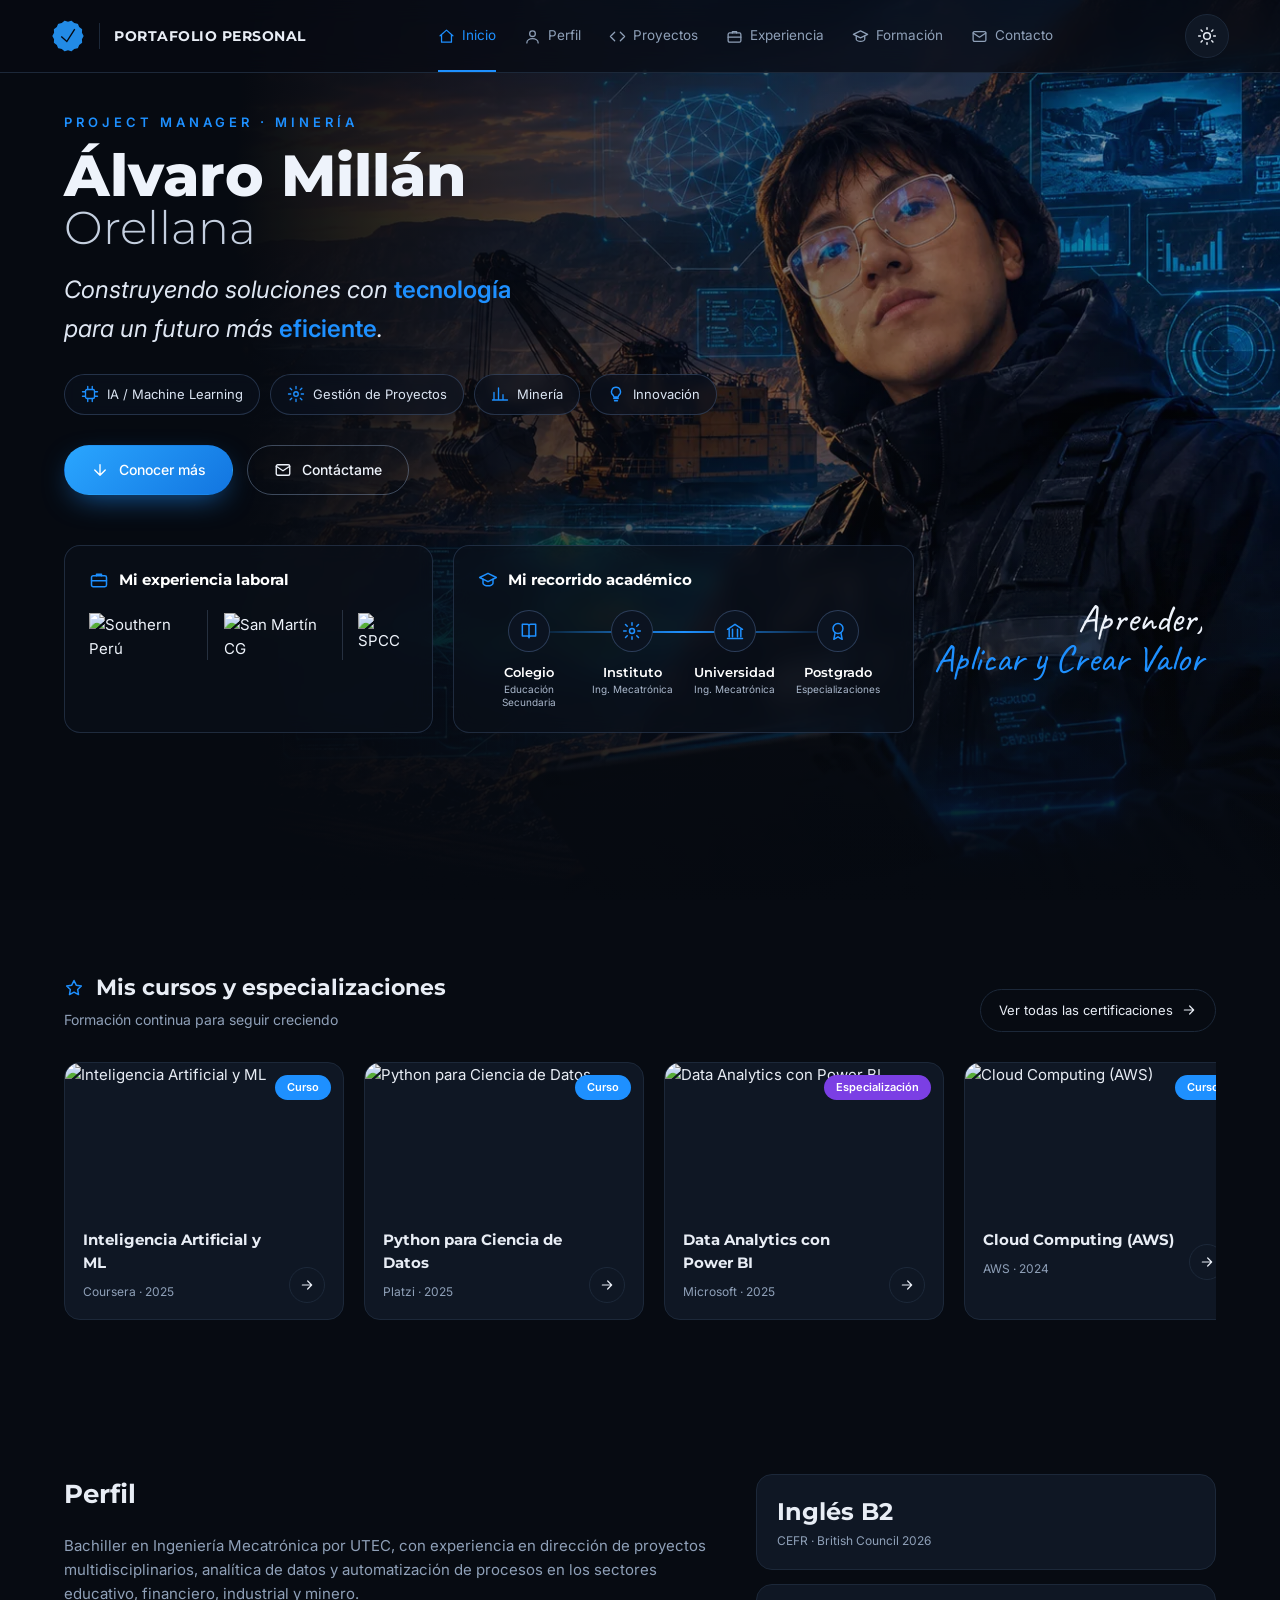
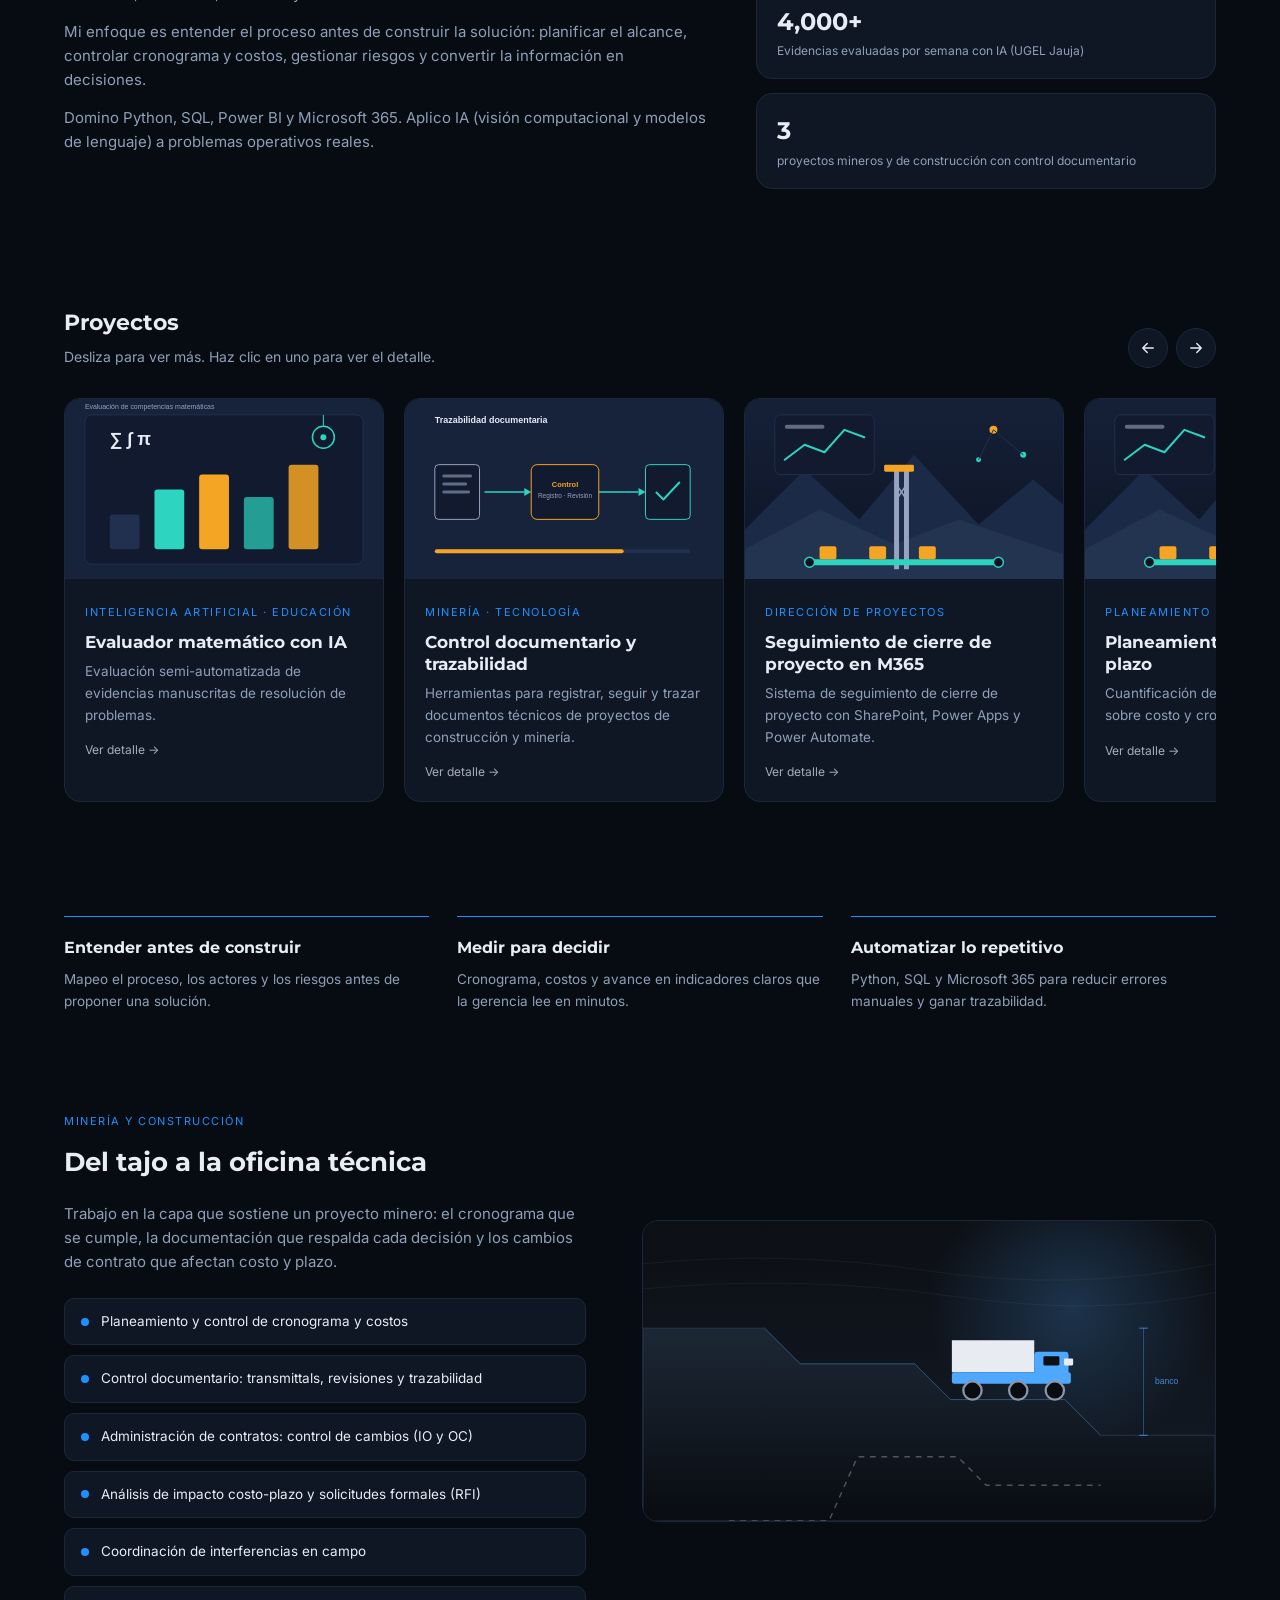
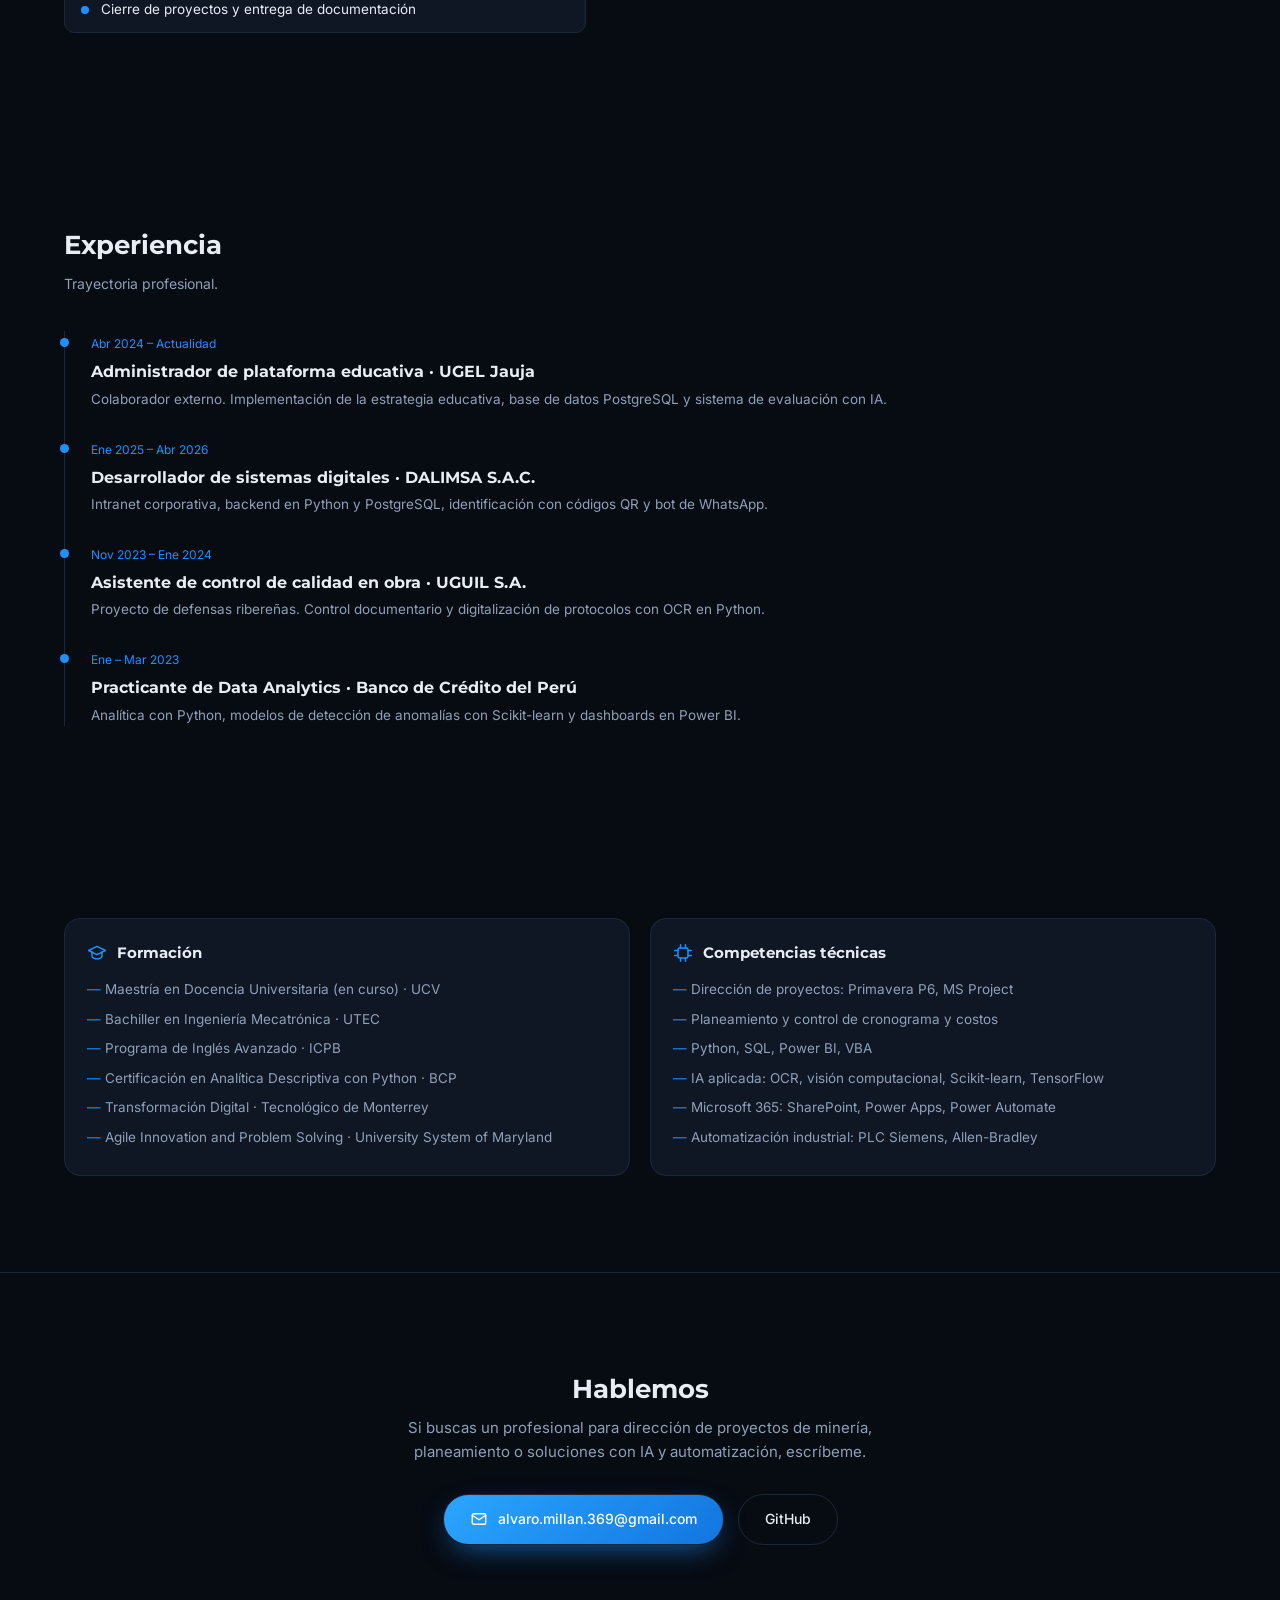
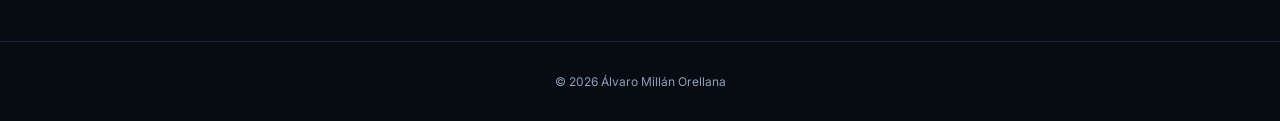
==== commit ea45a6a1: "Update index.html" ====
--- a/index.html
+++ b/index.html
@@ -8,7 +8,7 @@
 <link rel="icon" href="img/logo.svg">
 <meta property="og:title" content="Álvaro Millán Orellana | Project Manager">
 <meta property="og:description" content="Dirección de proyectos, planeamiento minero, inteligencia artificial y tecnología.">
-<meta property="og:image" content="img/tajo-hero.webp">
+<meta property="og:image" content="img/portada.webp">
 <meta property="og:type" content="website">
 <link rel="preconnect" href="https://fonts.googleapis.com">
 <link rel="preconnect" href="https://fonts.gstatic.com" crossorigin>
@@ -53,12 +53,11 @@
 
 /* ---------- HERO ---------- */
 .hero{position:relative;min-height:100vh;padding:112px 0 44px;display:flex;flex-direction:column;justify-content:space-between;background:#060a11;color:#eef3fb;overflow:hidden}
-.hero-bg{position:absolute;inset:0;background:url("img/tajo-hero.webp") 60% center/cover;opacity:.8}
+.hero-bg{position:absolute;inset:0;background:url("img/portada.webp") right center/cover;opacity:.9}
 .hero-bg::after{content:"";position:absolute;inset:0;background:linear-gradient(90deg,#060a11 18%,rgba(6,10,17,.55) 55%,rgba(6,10,17,.2) 100%),linear-gradient(0deg,#060a11 0%,transparent 40%)}
-.hero-foto{position:absolute;right:0;top:0;height:100%;width:46%;object-fit:cover;object-position:top center;-webkit-mask-image:linear-gradient(90deg,transparent,#000 35%);mask-image:linear-gradient(90deg,transparent,#000 35%)}
 .hero .wrap{position:relative;z-index:1;width:100%}
 .eyebrow{font-size:13px;letter-spacing:4px;color:var(--accent);text-transform:uppercase;font-weight:600}
-.hero h1{font-size:clamp(44px,6.5vw,84px);line-height:1;margin:14px 0 6px;font-weight:800}
+.hero h1{font-size:clamp(34px,4.6vw,58px);line-height:1;margin:14px 0 6px;font-weight:800}
 .hero h1 span{display:block;font-family:Montserrat;font-weight:300;color:#c4cfdf;font-size:.8em}
 .tagline{font-size:clamp(18px,2.2vw,24px);font-style:italic;margin-top:20px;color:#dfe7f3}
 .tagline b{color:var(--accent);font-style:normal;font-weight:600}
@@ -200,7 +199,6 @@
   .links{display:none}
   .hero-bottom{grid-template-columns:1fr}
   .frase{text-align:left;padding:0;min-width:0}
-  .hero-foto{width:100%;opacity:.3}
   .about,.grid2,.pillars,.mineria{grid-template-columns:1fr}
   .card,.cert{flex-basis:80%}
 }
@@ -257,7 +255,6 @@
 <!-- PORTADA -->
 <div class="hero" id="inicio">
   <div class="hero-bg"></div>
-  <img class="hero-foto" src="img/foto-alvaro.webp" alt="Álvaro Millán Orellana">
 
   <div class="wrap">
     <p class="eyebrow">Project Manager · Minería</p>
@@ -315,7 +312,6 @@
     </div>
 
     <div class="carrusel">
-      <button class="flechas-btn" id="c-prev" aria-label="Anterior" style="display:none"></button>
       <div class="track" id="cursos-track">
         <article class="cert">
           <img src="img/cert-ia.webp" alt="Inteligencia Artificial y ML">
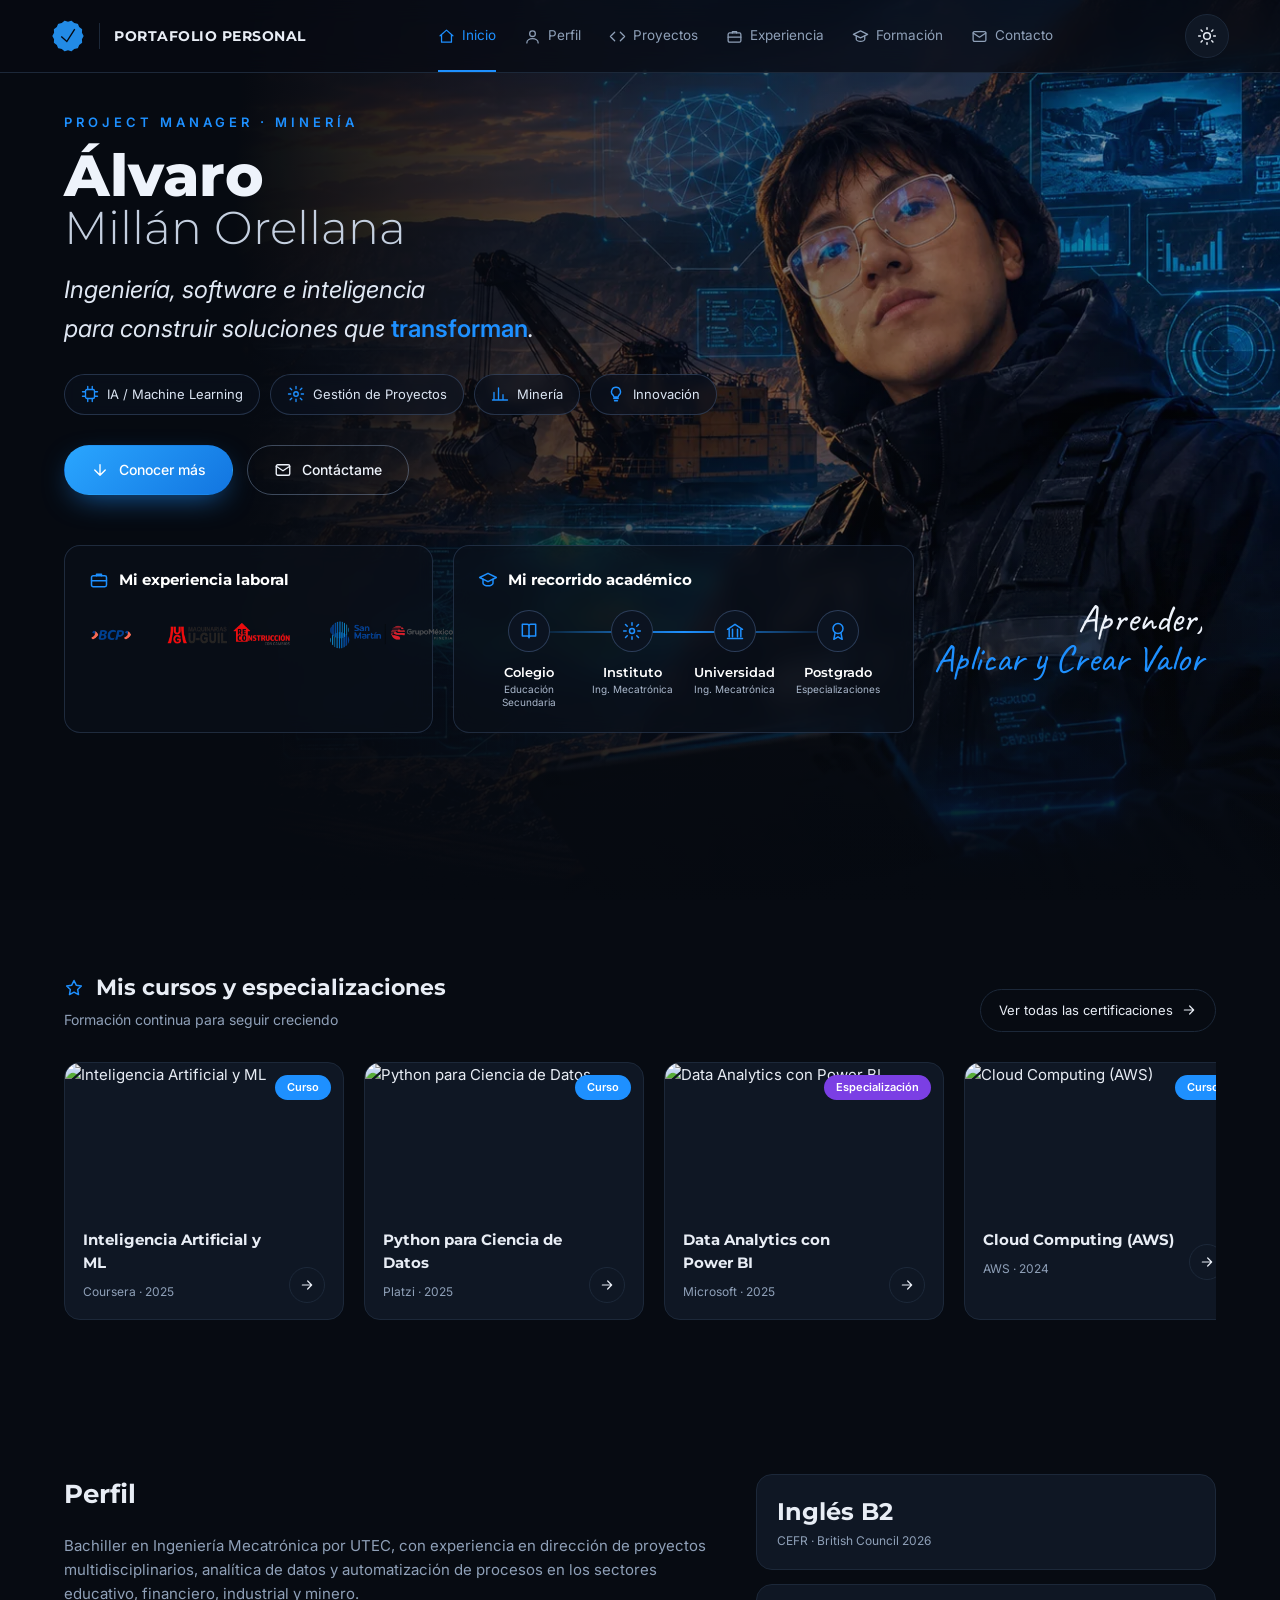
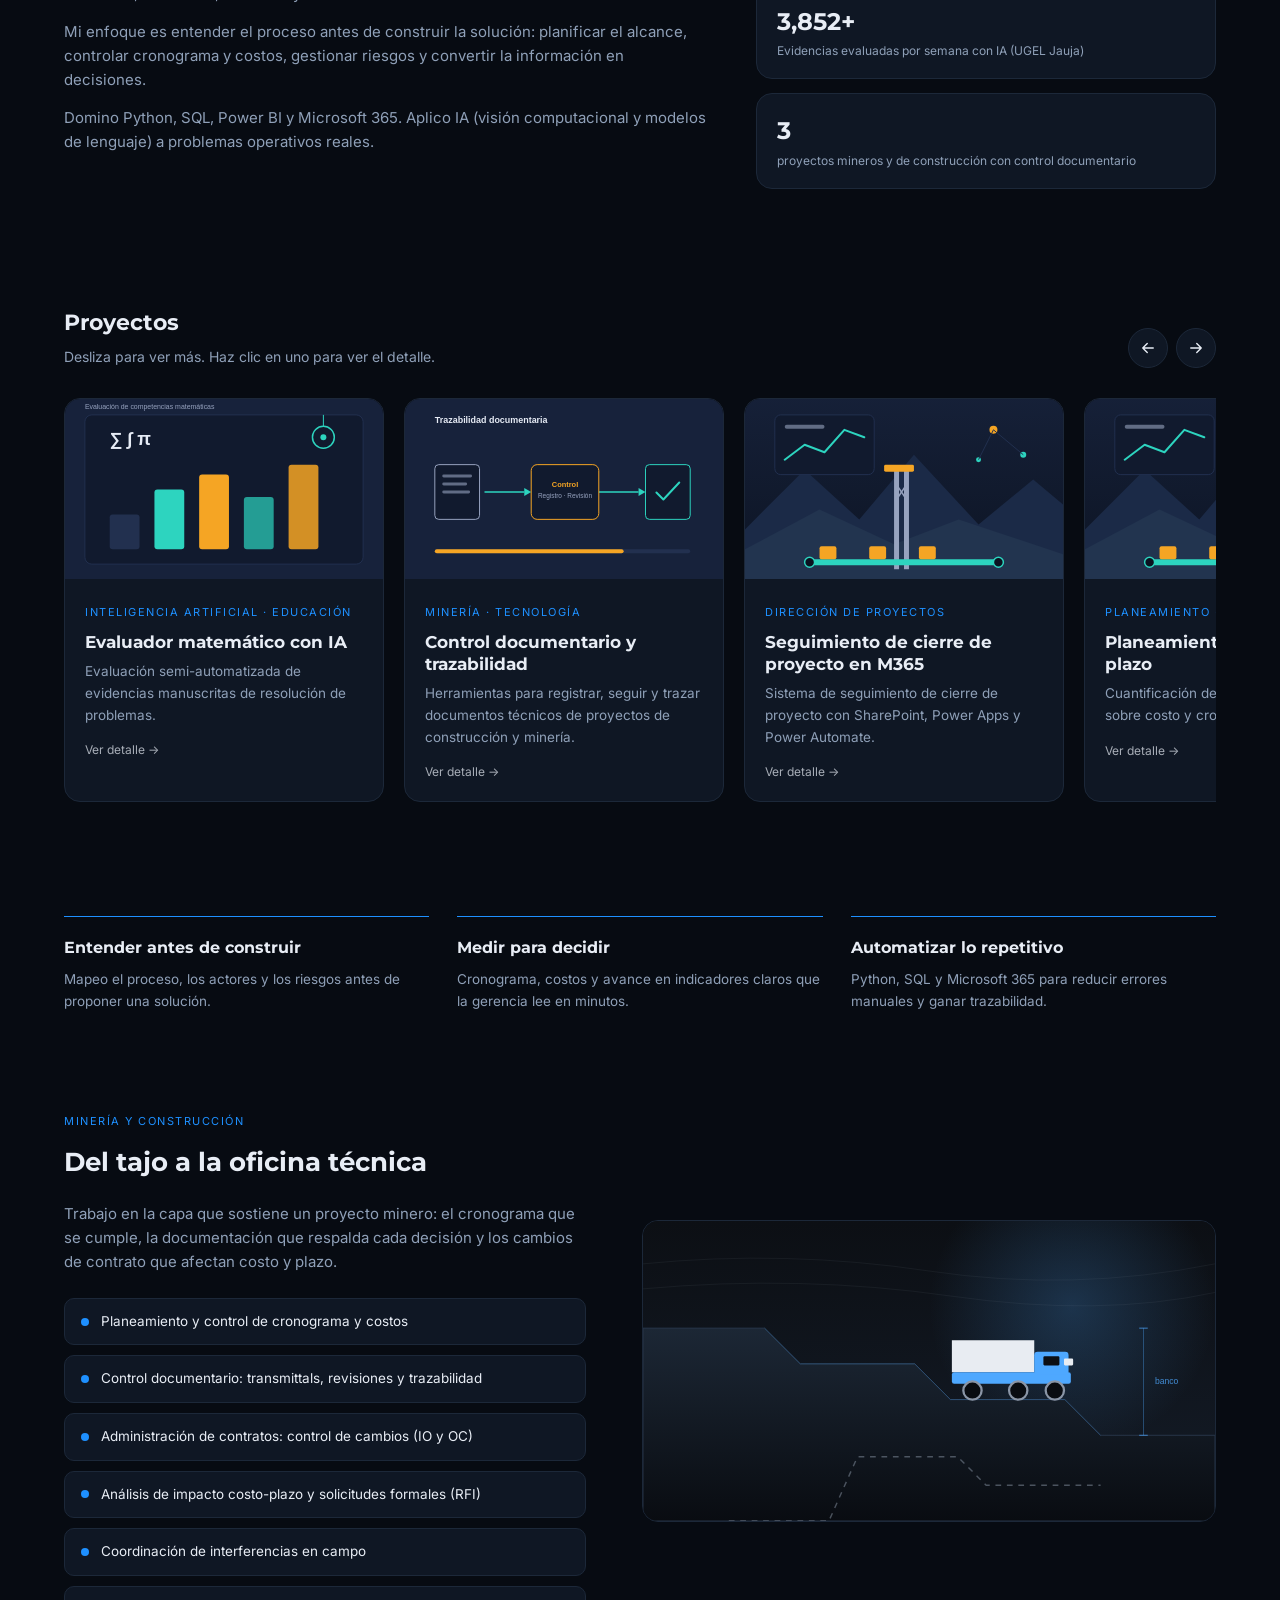
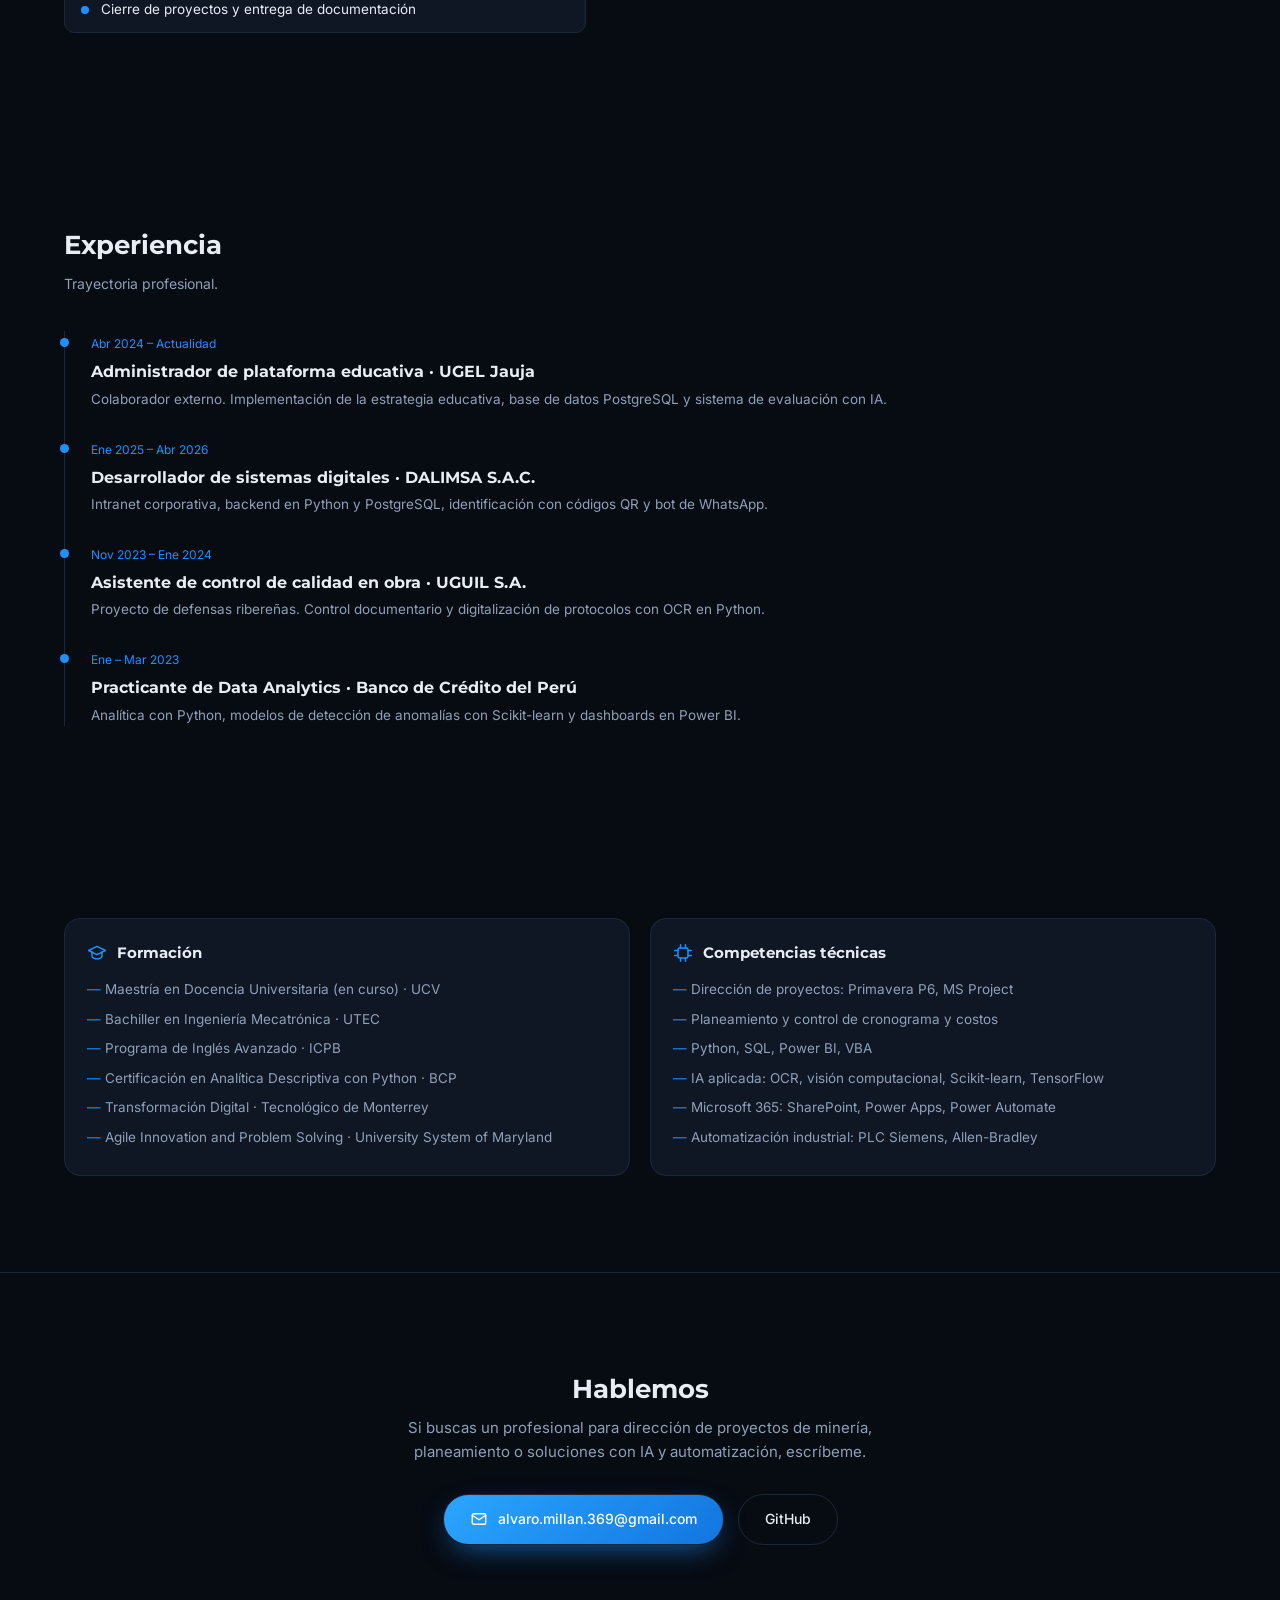
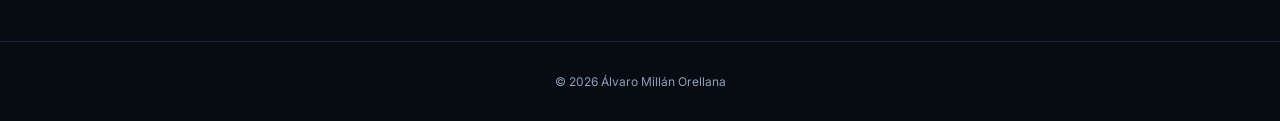
==== commit 1a6fa7ee: "Update index.html" ====
--- a/index.html
+++ b/index.html
@@ -258,8 +258,8 @@
 
   <div class="wrap">
     <p class="eyebrow">Project Manager · Minería</p>
-    <h1>Álvaro Millán<span>Orellana</span></h1>
-    <p class="tagline">Construyendo soluciones con <b>tecnología</b><br>para un futuro más <b>eficiente</b>.</p>
+    <h1>Álvaro<span>Millán Orellana</span></h1>
+    <p class="tagline">Ingeniería, software e inteligencia<br>para construir soluciones que <b>transforman</b>.</p>
 
     <div class="pills">
       <span class="pill"><svg class="i"><use href="#i-chip"/></svg>IA / Machine Learning</span>
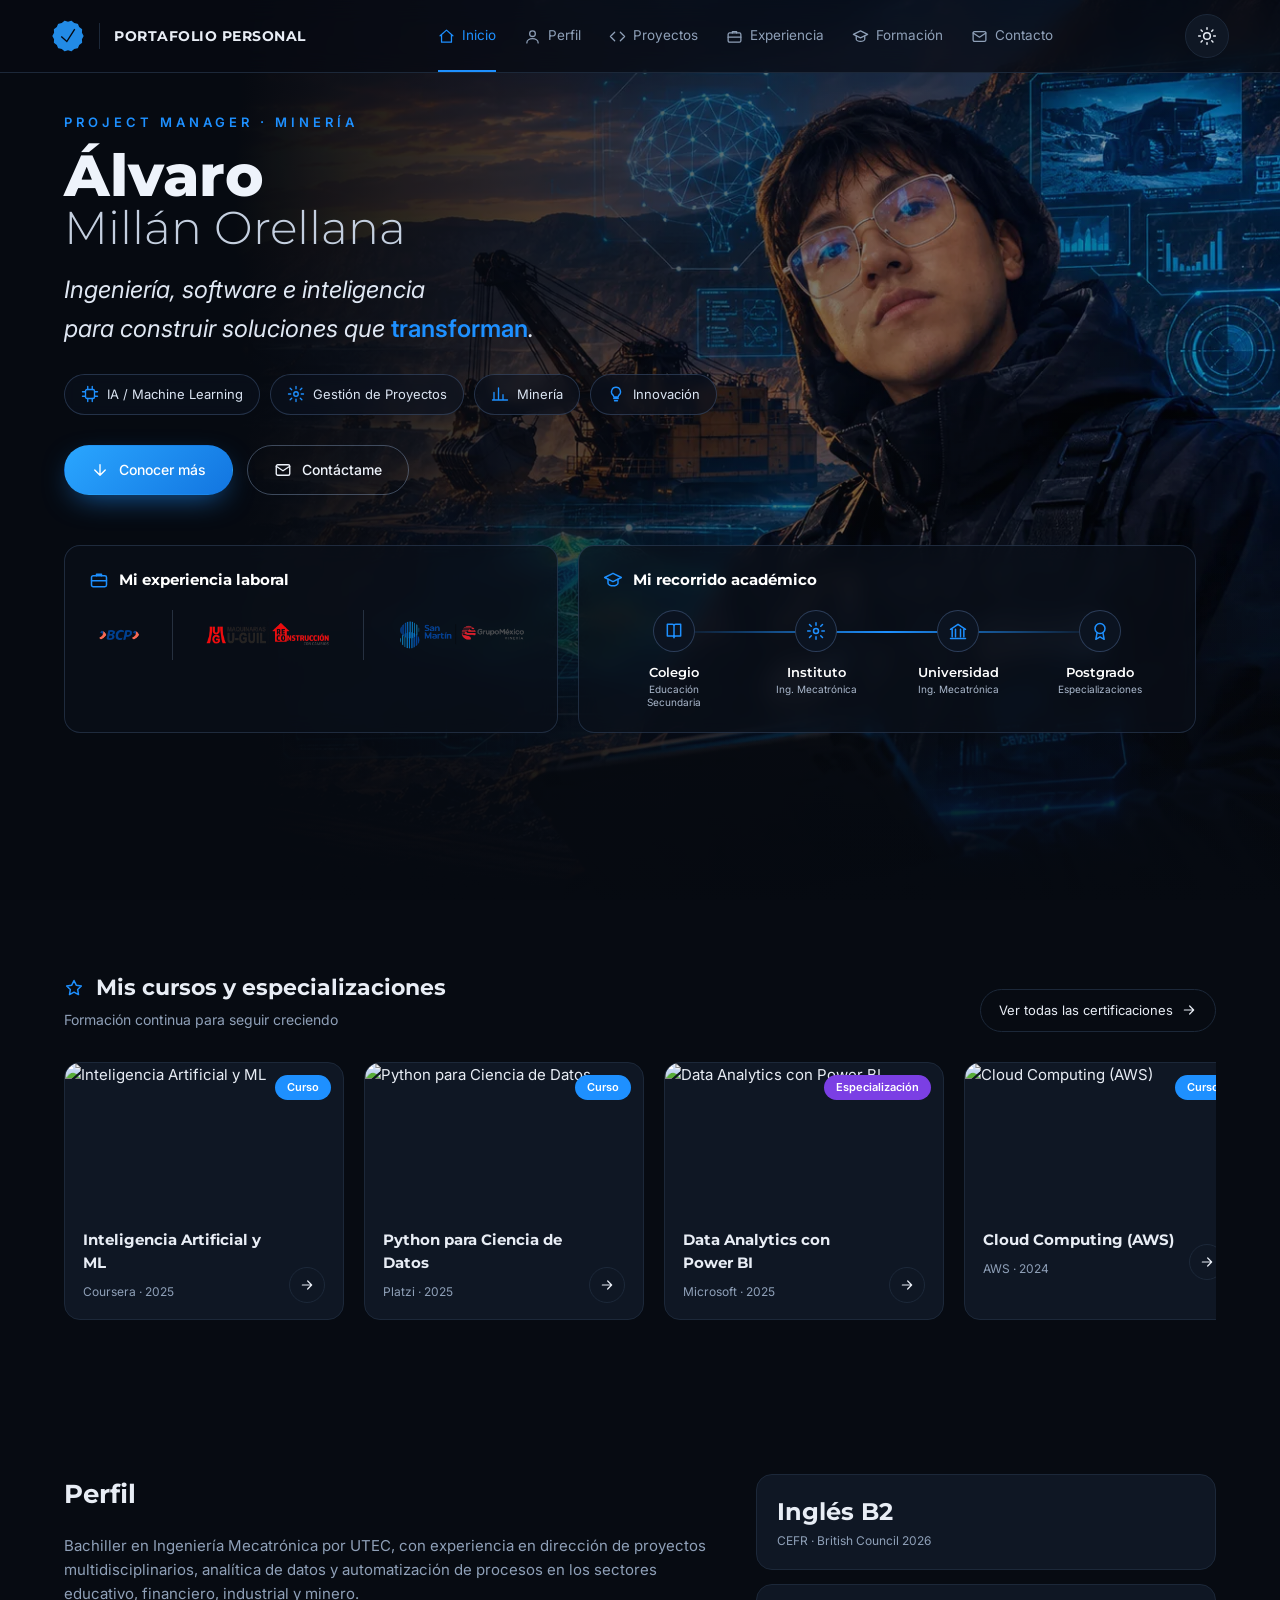
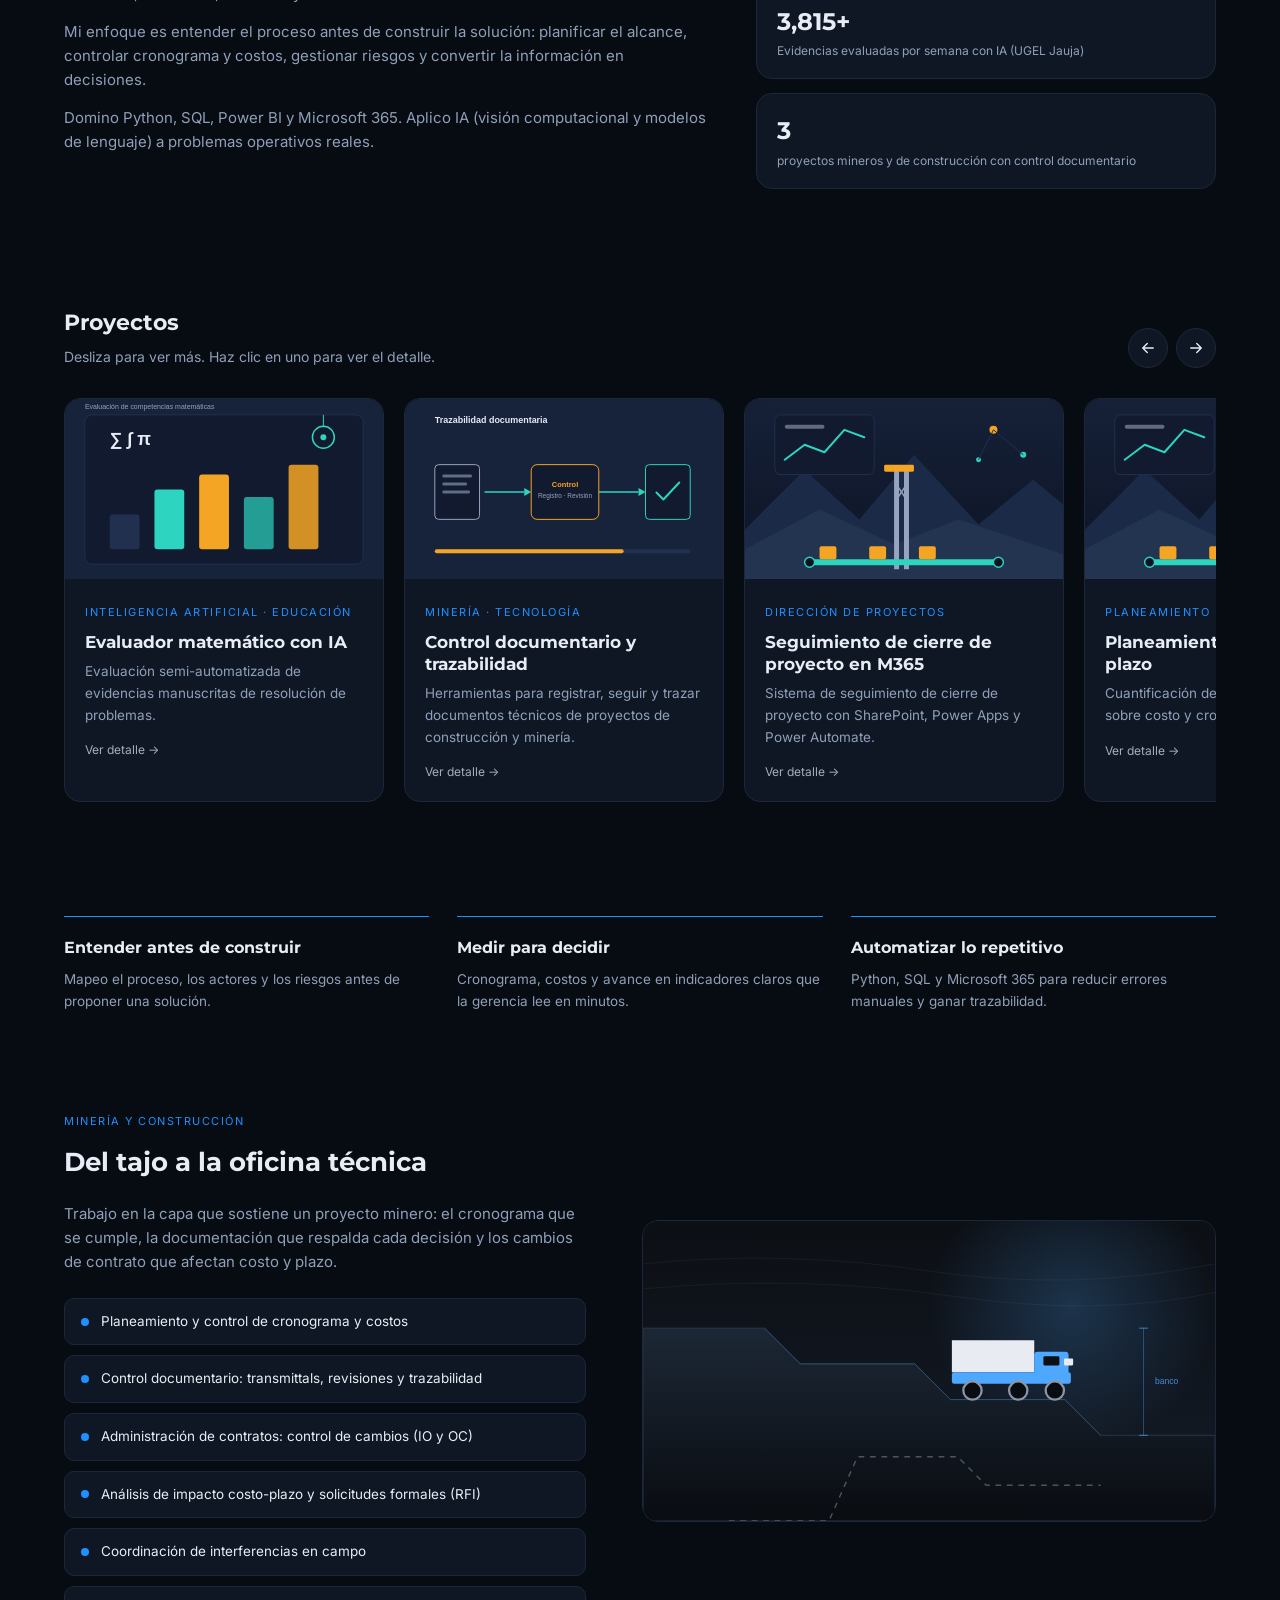
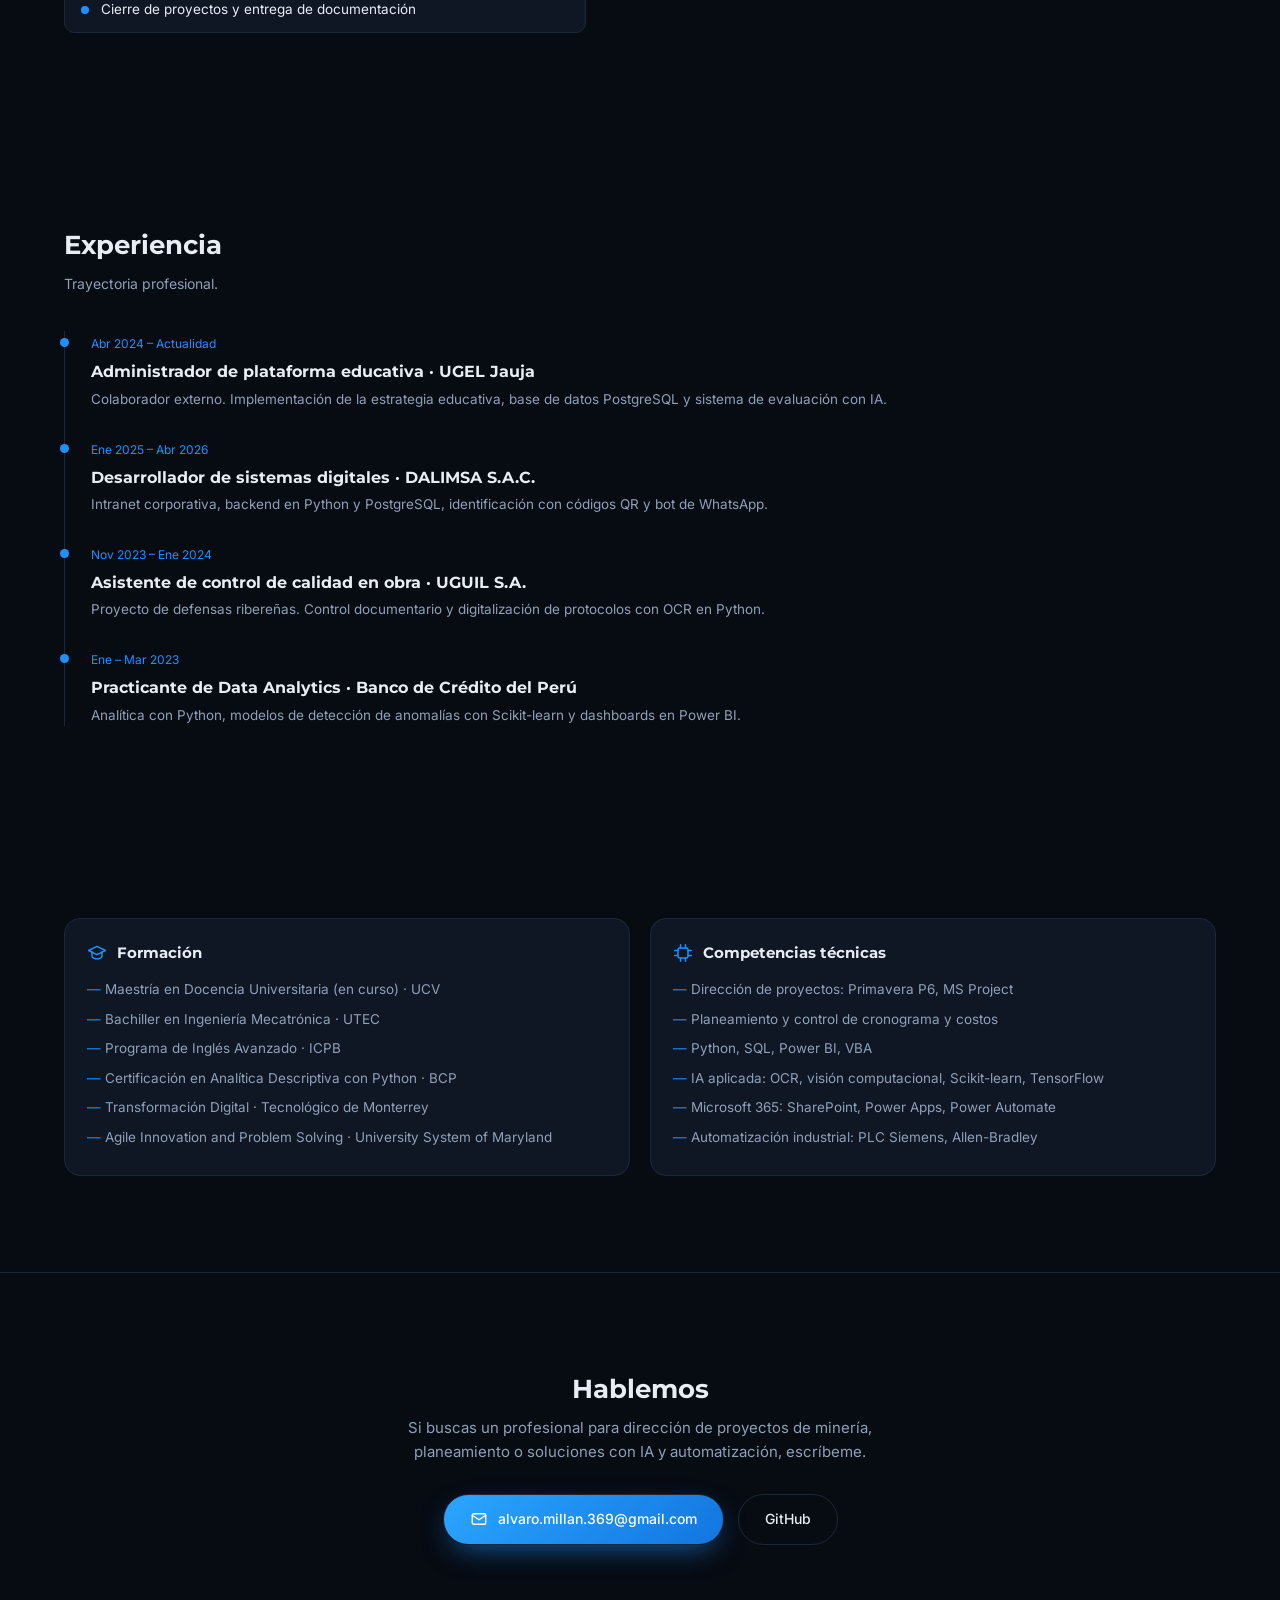
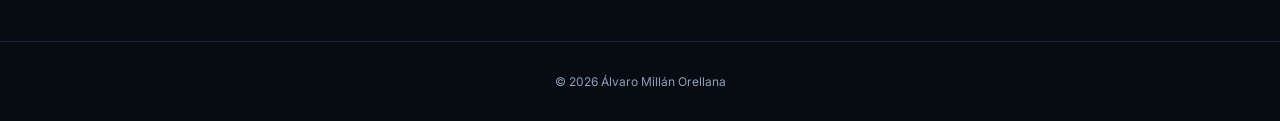
==== commit d7741bee: "Update index.html" ====
--- a/index.html
+++ b/index.html
@@ -294,8 +294,6 @@
           <div class="step"><div class="ico"><svg class="i"><use href="#i-award"/></svg></div><b>Postgrado</b><small>Especializaciones</small></div>
         </div>
       </div>
-
-      <p class="frase">Aprender,<span>Aplicar y Crear Valor</span></p>
     </div>
   </div>
 </div>
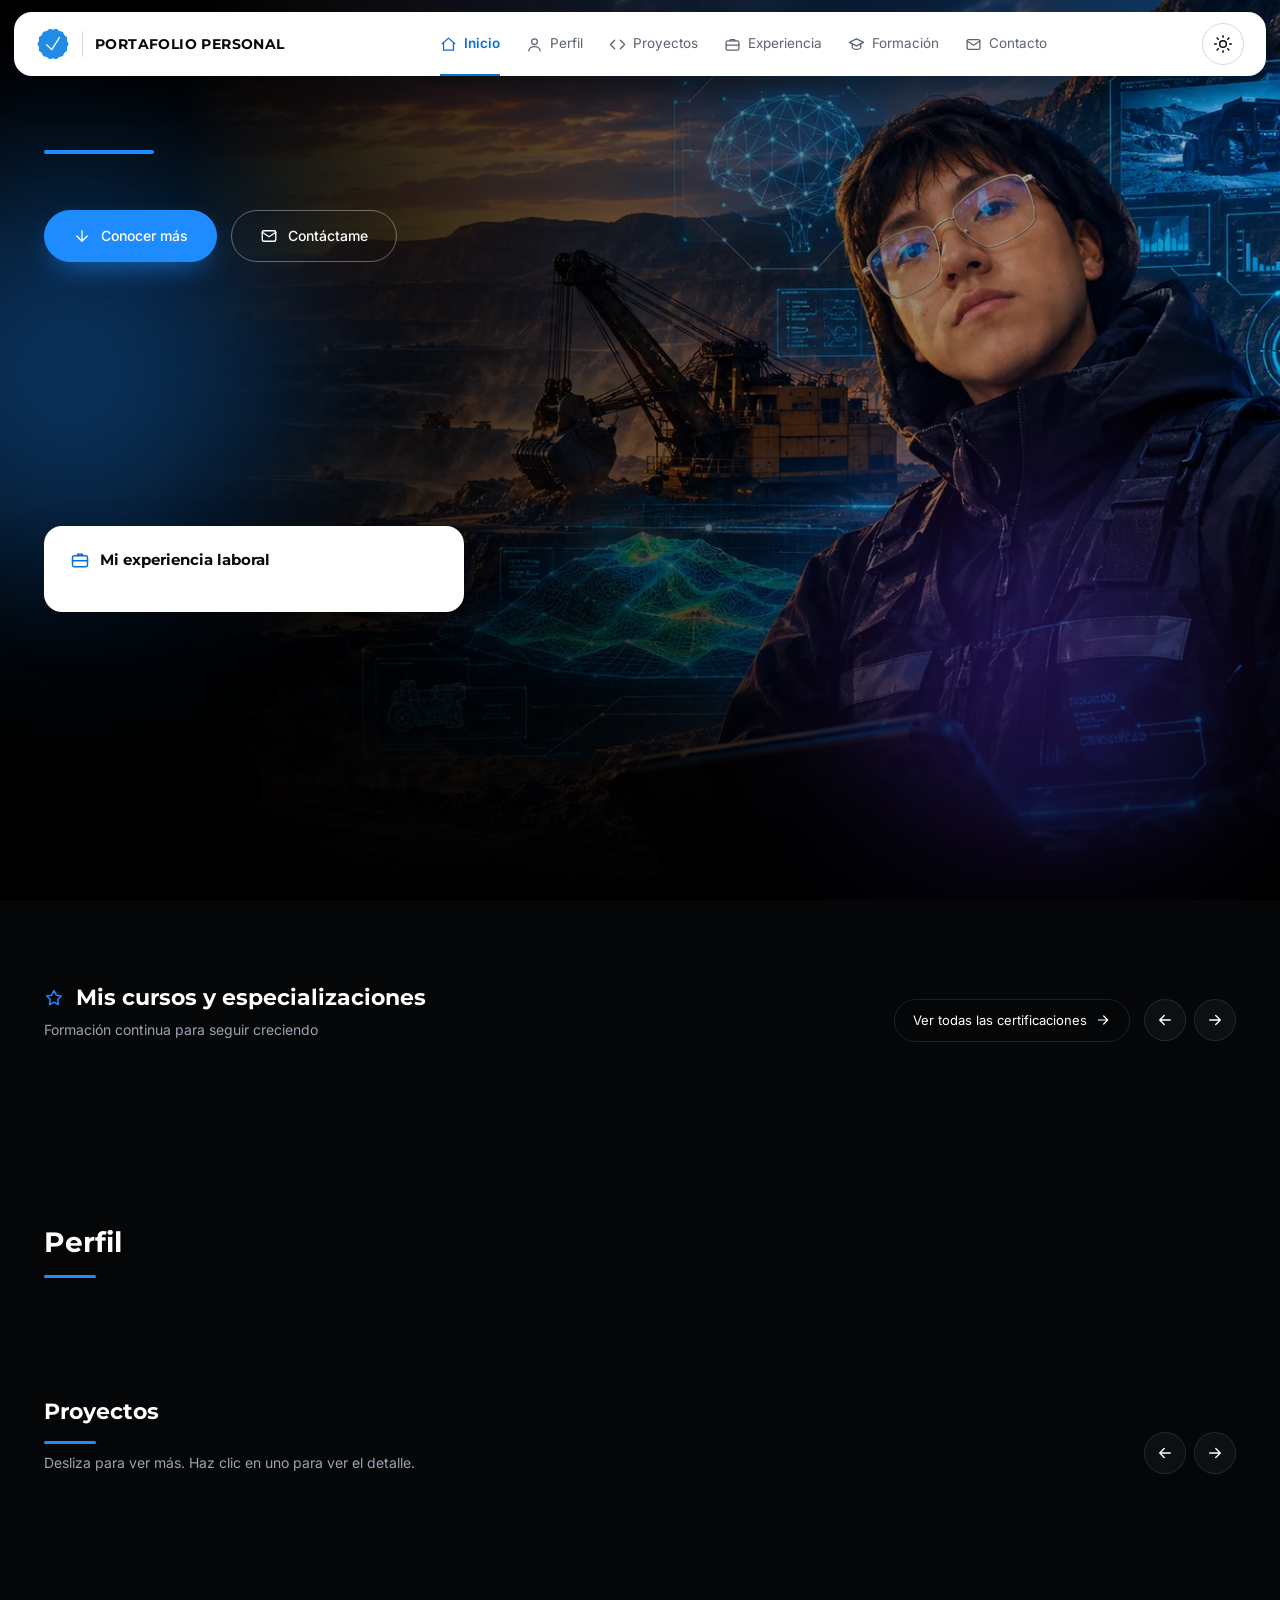
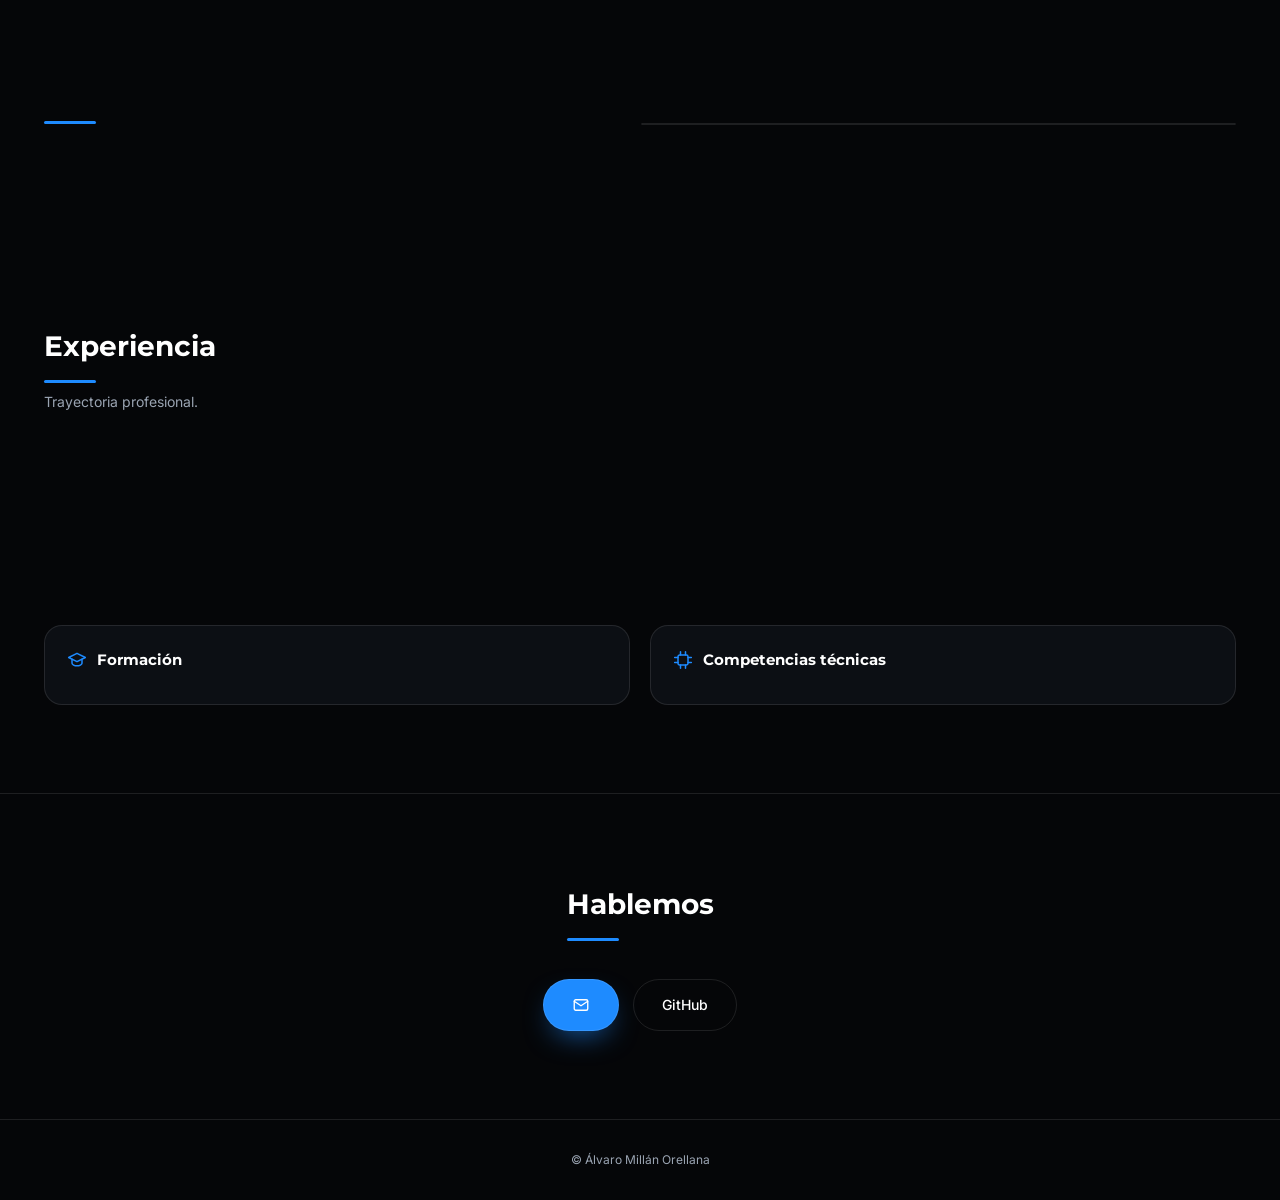
==== commit 1098dd63: "Update index.html" ====
--- a/index.html
+++ b/index.html
@@ -14,141 +14,211 @@
 <link rel="preconnect" href="https://fonts.gstatic.com" crossorigin>
 <link href="https://fonts.googleapis.com/css2?family=Caveat:wght@600&family=Montserrat:wght@300;500;700;800&family=Inter:wght@400;500;600&display=swap" rel="stylesheet">
 <style>
+/* =====================================================================
+   1. COLORES  [EDITAR] cambia estos valores para ajustar la paleta.
+   El modo oscuro es el predeterminado; el claro se activa con el botón.
+   ===================================================================== */
 :root{
-  --bg:#070b12; --bg-2:#0f1724; --line:#1c2839;
-  --text:#e8edf5; --muted:#8fa0b8; --accent:#1e90ff; --accent-2:#7b3fe4;
-  --radius:16px;
+  --bg:#050608;          /* fondo general (oscuro)                    */
+  --bg-2:#0c0f14;        /* fondo de tarjetas (oscuro)                */
+  --line:rgba(255,255,255,.1); /* bordes                              */
+  --text:#ffffff;        /* texto principal                           */
+  --muted:#9aa4b2;       /* texto secundario                          */
+  --accent:#1e8bff;      /* color de acento (azul)                    */
+  --accent-2:#5b2fd6;    /* acento secundario (especializaciones)     */
+  --radius:18px;         /* redondeo de tarjetas                      */
 }
 [data-theme="light"]{
-  --bg:#f3f6fb; --bg-2:#ffffff; --line:#d7e0ec;
-  --text:#0d1b2e; --muted:#5a6a80; --accent:#0a6fd6; --accent-2:#6a38d4;
+  --bg:#ffffff; --bg-2:#f4f6f9; --line:#e2e6ec;
+  --text:#0a0a0a; --muted:#5b6472; --accent:#0a6fd6; --accent-2:#4a22b8;
 }
+
+/* =====================================================================
+   2. BASE Y UTILIDADES
+   ===================================================================== */
 *{box-sizing:border-box;margin:0;padding:0}
-html{scroll-behavior:smooth}
-body{background:var(--bg);color:var(--text);font-family:Inter,system-ui,sans-serif;line-height:1.6;font-size:15px;transition:background .4s,color .4s}
+html{scroll-behavior:smooth;scroll-padding-top:90px}
+body{background:var(--bg);color:var(--text);font-family:Inter,system-ui,sans-serif;line-height:1.6;font-size:15px;transition:background .5s,color .5s;overflow-x:hidden}
 h1,h2,h3,h4{font-family:Montserrat,sans-serif;font-weight:700}
 a{color:inherit;text-decoration:none}
 img{max-width:100%;display:block}
+:focus-visible{outline:2px solid var(--accent);outline-offset:3px;border-radius:6px}
 .i{width:20px;height:20px;fill:none;stroke:currentColor;stroke-width:1.8;stroke-linecap:round;stroke-linejoin:round;flex-shrink:0}
-.wrap{max-width:1200px;margin:0 auto;padding:0 24px}
-
-/* ---------- NAV ---------- */
-header{position:fixed;inset:0 0 auto 0;z-index:50;background:rgba(7,11,18,.72);backdrop-filter:blur(12px);border-bottom:1px solid var(--line);transition:background .4s}
-[data-theme="light"] header{background:rgba(255,255,255,.85)}
-nav{display:flex;align-items:center;justify-content:space-between;height:72px;padding:0 clamp(20px,4vw,56px)}
-.brand{display:flex;align-items:center;gap:14px;font-family:Montserrat;font-weight:700;font-size:14px;letter-spacing:.5px}
+.wrap{max-width:1240px;margin:0 auto;padding:0 24px}
+.skip{position:absolute;left:-999px;top:8px;background:#fff;color:#000;padding:8px 14px;border-radius:8px;z-index:200}
+.skip:focus{left:12px}
+
+/* =====================================================================
+   3. ANIMACIONES  [EDITAR] duraciones o efectos si quieres más/menos movimiento
+   ===================================================================== */
+@keyframes drop{from{opacity:0;transform:translate(-50%,-30px)}to{opacity:1;transform:translate(-50%,0)}}
+@keyframes up{from{opacity:0;transform:translateY(30px)}to{opacity:1;transform:none}}
+@keyframes left{from{opacity:0;transform:translateX(-40px)}to{opacity:1;transform:none}}
+@keyframes grow{from{transform:scaleX(0)}to{transform:scaleX(1)}}
+@keyframes zoom{from{transform:scale(1.08)}to{transform:scale(1)}}
+@keyframes float{0%,100%{transform:translate(0,0)}50%{transform:translate(30px,-40px)}}
+@keyframes shine{to{background-position:200% center}}
+@keyframes pulse{0%{box-shadow:0 0 0 0 rgba(30,139,255,.55)}70%{box-shadow:0 0 0 16px rgba(30,139,255,0)}100%{box-shadow:0 0 0 0 rgba(30,139,255,0)}}
+@keyframes draw{to{stroke-dashoffset:0}}
+@keyframes pop{from{opacity:0;transform:translate(-50%,18px) scale(.9)}to{opacity:1;transform:translate(-50%,0) scale(1)}}
+@keyframes ringpulse{0%{box-shadow:0 0 0 0 rgba(30,139,255,.5)}70%{box-shadow:0 0 0 14px rgba(30,139,255,0)}100%{box-shadow:0 0 0 0 rgba(30,139,255,0)}}
+
+/* Elementos que se revelan al hacer scroll (la clase .in la añade el JS) */
+.reveal{animation:up .8s var(--d,0s) cubic-bezier(.2,.7,.2,1) backwards;animation-play-state:paused}
+.reveal.in{animation-play-state:running}
+
+/* =====================================================================
+   4. HEADER / NAVEGACIÓN  (siempre blanco)
+   [EDITAR] para agregar una sección al menú, copia un <li> en el <ul class="links">
+   ===================================================================== */
+.progreso{position:fixed;top:0;left:0;height:3px;width:100%;background:var(--accent);transform:scaleX(0);transform-origin:left;z-index:60}
+header{position:fixed;top:12px;left:50%;transform:translateX(-50%);width:min(1320px,calc(100% - 28px));z-index:50;background:#fff;color:#0a0a0a;border-radius:18px;box-shadow:0 14px 40px -14px rgba(0,0,0,.55);animation:drop .9s cubic-bezier(.2,.7,.2,1) both;transition:box-shadow .3s}
+header.compacta{box-shadow:0 8px 24px -10px rgba(0,0,0,.6)}
+nav{display:flex;align-items:center;justify-content:space-between;height:64px;padding:0 22px;transition:height .3s}
+header.compacta nav{height:56px}
+.brand{display:flex;align-items:center;gap:12px;font-family:Montserrat;font-weight:700;font-size:14px;letter-spacing:.4px;color:#0a0a0a}
 .brand img{height:34px;width:auto}
-.brand .sep{width:1px;height:26px;background:var(--line)}
-.links{display:flex;gap:28px;list-style:none}
-.links a{display:flex;align-items:center;gap:7px;font-size:13.5px;color:var(--muted);padding:24px 0;position:relative;transition:color .25s}
-.links a:hover{color:var(--text)}
-.links a.active{color:var(--accent)}
-.links a.active::after{content:"";position:absolute;left:0;right:0;bottom:-1px;height:2px;background:var(--accent)}
+.brand .sep{width:1px;height:26px;background:#d5dbe3}
+.links{display:flex;gap:26px;list-style:none}
+.links a{display:flex;align-items:center;gap:7px;font-size:13.5px;color:#5b6472;padding:20px 0;position:relative;transition:color .25s}
+.links a:hover{color:#0a0a0a}
+.links a.active{color:#0a6fd6;font-weight:600}
+.links a::after{content:"";position:absolute;left:0;right:0;bottom:-1px;height:2px;background:#0a6fd6;transform:scaleX(0);transform-origin:left;transition:transform .35s}
+.links a.active::after,.links a:hover::after{transform:scaleX(1)}
 .links .i{width:17px;height:17px}
-.theme{width:44px;height:44px;border-radius:50%;border:1px solid var(--line);background:var(--bg-2);color:var(--text);cursor:pointer;display:grid;place-items:center;transition:.25s}
-.theme:hover{border-color:var(--accent);color:var(--accent)}
+.theme{width:42px;height:42px;border-radius:50%;border:1px solid #d5dbe3;background:#fff;color:#0a0a0a;cursor:pointer;display:grid;place-items:center;transition:.3s}
+.theme:hover{transform:rotate(20deg);border-color:#0a6fd6;color:#0a6fd6}
 .ico-moon{display:none}
 [data-theme="light"] .ico-moon{display:block}
 [data-theme="light"] .ico-sun{display:none}
 
-/* ---------- HERO ---------- */
-.hero{position:relative;min-height:100vh;padding:112px 0 44px;display:flex;flex-direction:column;justify-content:space-between;background:#060a11;color:#eef3fb;overflow:hidden}
-.hero-bg{position:absolute;inset:0;background:url("img/portada.webp") right center/cover;opacity:.9}
-.hero-bg::after{content:"";position:absolute;inset:0;background:linear-gradient(90deg,#060a11 18%,rgba(6,10,17,.55) 55%,rgba(6,10,17,.2) 100%),linear-gradient(0deg,#060a11 0%,transparent 40%)}
+/* =====================================================================
+   5. PORTADA (siempre oscura)
+   [EDITAR] imagen de fondo: cambia "img/portada.webp" en .hero-bg
+   ===================================================================== */
+.hero{position:relative;min-height:100vh;padding:132px 0 56px;display:flex;flex-direction:column;justify-content:space-between;background:#000;color:#fff;overflow:hidden}
+.hero-bg{position:absolute;inset:0;background:url("img/portada.webp") 75% center/cover;animation:zoom 24s ease-out both}
+.hero-bg::after{content:"";position:absolute;inset:0;background:linear-gradient(90deg,#000 14%,rgba(0,0,0,.6) 50%,rgba(0,0,0,.12) 100%),linear-gradient(0deg,#000 0%,transparent 45%)}
+.glow{position:absolute;border-radius:50%;filter:blur(90px);opacity:.35;pointer-events:none;animation:float 14s ease-in-out infinite;z-index:0}
+.glow.g1{width:420px;height:420px;background:#1e8bff;left:-140px;top:18%}
+.glow.g2{width:340px;height:340px;background:#5b2fd6;right:6%;bottom:8%;animation-delay:-6s}
 .hero .wrap{position:relative;z-index:1;width:100%}
-.eyebrow{font-size:13px;letter-spacing:4px;color:var(--accent);text-transform:uppercase;font-weight:600}
-.hero h1{font-size:clamp(34px,4.6vw,58px);line-height:1;margin:14px 0 6px;font-weight:800}
-.hero h1 span{display:block;font-family:Montserrat;font-weight:300;color:#c4cfdf;font-size:.8em}
-.tagline{font-size:clamp(18px,2.2vw,24px);font-style:italic;margin-top:20px;color:#dfe7f3}
-.tagline b{color:var(--accent);font-style:normal;font-weight:600}
-.pills{display:flex;flex-wrap:wrap;gap:10px;margin-top:26px}
-.pill{display:flex;align-items:center;gap:8px;padding:9px 16px;border:1px solid rgba(120,160,220,.25);border-radius:99px;background:rgba(10,18,30,.6);font-size:13px;color:#dbe5f3;backdrop-filter:blur(6px)}
-.pill .i{color:var(--accent);width:18px;height:18px}
-.btns{display:flex;gap:14px;margin-top:30px;flex-wrap:wrap}
-.btn{display:inline-flex;align-items:center;gap:10px;padding:13px 26px;border-radius:99px;border:1px solid rgba(160,190,230,.35);font-size:14px;font-weight:500;transition:.25s;color:#eef3fb;background:transparent}
+.eyebrow{font-size:13px;letter-spacing:4px;color:#1e8bff;text-transform:uppercase;font-weight:600;animation:up .9s .2s both}
+.hero h1{margin-top:16px;line-height:1}
+.hero h1 .l1{display:block;font-size:clamp(40px,5.4vw,70px);font-weight:800;animation:left 1s .35s both}
+.hero h1 .l2{display:block;font-size:clamp(30px,4vw,52px);font-weight:300;color:#d6dde8;margin-top:4px;animation:up 1s .5s both}
+.bar{display:block;width:110px;height:4px;border-radius:4px;background:#1e8bff;margin-top:18px;transform-origin:left;animation:grow .9s .8s both}
+.tagline{font-size:clamp(17px,2vw,22px);font-style:italic;margin-top:20px;color:#e6ecf5;animation:up .9s .9s both}
+.tagline b{font-style:normal;font-weight:600;background:linear-gradient(90deg,#1e8bff,#9fd3ff,#1e8bff);background-size:200% auto;-webkit-background-clip:text;background-clip:text;color:transparent;animation:shine 3.5s linear infinite}
+.pills{display:flex;flex-wrap:wrap;gap:12px;margin-top:26px}
+/* [EDITAR] las etiquetas (pills) se configuran en CONFIG.pills */
+.pill{display:flex;align-items:center;gap:9px;padding:10px 18px;border:1px solid rgba(255,255,255,.22);border-radius:99px;background:rgba(0,0,0,.45);font-size:13px;color:#fff;backdrop-filter:blur(8px);opacity:0;animation:up .7s both;transition:.3s}
+.pill:hover{border-color:#1e8bff;background:rgba(30,139,255,.15);transform:translateY(-3px)}
+.pill .i{color:#1e8bff;width:18px;height:18px}
+.btns{display:flex;gap:14px;margin-top:30px;flex-wrap:wrap;animation:up .9s 1.4s both}
+.btn{position:relative;overflow:hidden;display:inline-flex;align-items:center;gap:10px;padding:14px 28px;border-radius:99px;border:1px solid rgba(255,255,255,.35);font-size:14px;font-weight:500;transition:.3s;color:#fff;background:transparent}
 .btn .i{width:18px;height:18px}
-.btn:hover{border-color:var(--accent);color:var(--accent);transform:translateY(-2px)}
-.btn.primary{background:linear-gradient(135deg,#2aa6ff,#1275e0);border-color:transparent;color:#fff;box-shadow:0 10px 30px -10px rgba(30,144,255,.7)}
-.btn.primary:hover{color:#fff}
-
-.hero-bottom{display:grid;grid-template-columns:1fr 1.25fr auto;gap:20px;margin-top:50px;align-items:stretch}
-.panel{background:rgba(10,16,26,.72);border:1px solid rgba(120,160,220,.2);border-radius:var(--radius);padding:22px 24px;backdrop-filter:blur(10px)}
-.panel h3{font-size:15px;display:flex;align-items:center;gap:10px;margin-bottom:18px;color:#fff}
-.panel h3 .i{color:var(--accent)}
-.logos{display:flex;align-items:center;justify-content:space-around;gap:16px}
-.logos img{height:44px;width:auto;object-fit:contain}
-.logos .sep{width:1px;height:50px;background:rgba(160,190,230,.2)}
-.timeline{position:relative;display:grid;grid-template-columns:repeat(4,1fr);text-align:center;font-size:12px;color:#aab8cc}
-.timeline::before{content:"";position:absolute;left:12%;right:12%;top:21px;height:2px;background:linear-gradient(90deg,transparent,var(--accent),transparent)}
-.step .ico{width:42px;height:42px;margin:0 auto 10px;border-radius:50%;background:#0b1320;border:1px solid rgba(120,160,220,.3);display:grid;place-items:center;position:relative;color:var(--accent)}
-.step .ico .i{width:20px;height:20px}
-.step b{display:block;color:#fff;font-size:13px;font-weight:600;font-family:Montserrat}
-.step small{display:block;line-height:1.35}
-.frase{font-family:Caveat,cursive;font-size:clamp(28px,3vw,40px);line-height:1.05;text-align:right;color:#eef3fb;align-self:center;padding-right:12px;min-width:220px}
-.frase span{display:block;color:var(--accent)}
-
-/* ---------- CERTIFICACIONES ---------- */
-.cursos{padding:70px 0 40px}
+.btn::before{content:"";position:absolute;top:0;left:-75%;width:50%;height:100%;background:linear-gradient(120deg,transparent,rgba(255,255,255,.45),transparent);transform:skewX(-20deg);transition:left .6s}
+.btn:hover::before{left:125%}
+.btn:hover{border-color:#1e8bff;color:#1e8bff;transform:translateY(-2px)}
+.btn.primary{background:#1e8bff;border-color:#1e8bff;color:#fff;animation:pulse 2.4s infinite;box-shadow:0 12px 30px -12px rgba(30,139,255,.8)}
+.btn.primary:hover{background:#0a6fd6;border-color:#0a6fd6;color:#fff}
+
+/* Panel de experiencia (logos) y línea de tiempo académica */
+.hero-bottom{display:grid;grid-template-columns:minmax(0,.9fr) minmax(0,1.6fr);gap:24px;align-items:end;margin-top:60px}
+.exp{background:#fff;color:#0a0a0a;border-radius:var(--radius);padding:22px 26px;box-shadow:0 24px 60px -20px rgba(0,0,0,.6);animation:up .9s 1.6s both}
+.exp h3{font-size:15px;display:flex;align-items:center;gap:10px;margin-bottom:18px}
+.exp h3 .i{color:#0a6fd6}
+.logos{display:flex;align-items:center;justify-content:space-between;flex-wrap:wrap;gap:16px 20px}
+.logos img{height:34px;width:auto;object-fit:contain;transition:transform .35s}
+.logos img:hover{transform:scale(1.08)}
+.logos .sep{width:1px;height:36px;background:#e2e6ec}
+
+/* [EDITAR] la línea de tiempo se configura en CONFIG.recorrido. La altura fija (290px) debe ser la misma en .tl y en el viewBox del SVG */
+.tl{position:relative;height:290px}
+.tl svg{position:absolute;inset:0;width:100%;height:100%;overflow:visible}
+.tl .line{fill:none;stroke:#1e8bff;stroke-width:2.6;stroke-linecap:round;stroke-dasharray:1;stroke-dashoffset:1;animation:draw 2.6s 1.8s ease forwards;filter:drop-shadow(0 0 6px rgba(30,139,255,.8))}
+.node{position:absolute;left:var(--x);top:var(--y);transform:translateX(-50%);width:160px;text-align:center;color:#fff;opacity:0;animation:pop .7s both;animation-delay:var(--d)}
+.node .ico{width:58px;height:58px;margin:0 auto 10px;border-radius:50%;background:rgba(5,8,14,.75);border:1px solid rgba(30,139,255,.6);display:grid;place-items:center;color:#fff;animation:ringpulse 2.8s infinite;animation-delay:calc(var(--d) + 1.2s)}
+.node .ico .i{width:24px;height:24px}
+.node b{display:block;font-family:Montserrat;font-size:13px;font-weight:600;line-height:1.25}
+.node small{display:block;color:#c3ccd9;font-size:12px;line-height:1.3}
+
+/* =====================================================================
+   6. CERTIFICACIONES
+   [EDITAR] las tarjetas se configuran en CONFIG.certificaciones
+   ===================================================================== */
+.cursos{padding:80px 0 40px;background:var(--bg)}
 .head-row{display:flex;justify-content:space-between;align-items:flex-end;gap:20px;margin-bottom:26px;flex-wrap:wrap}
 .head-row h2{font-size:22px;display:flex;gap:12px;align-items:center}
 .head-row h2 .i{color:var(--accent)}
 .sub{color:var(--muted);font-size:14px;margin-top:4px}
-.ghost{border:1px solid var(--line);padding:10px 18px;border-radius:99px;font-size:13px;color:var(--text);display:inline-flex;gap:8px;align-items:center;transition:.25s}
+.ghost{border:1px solid var(--line);padding:10px 18px;border-radius:99px;font-size:13px;color:var(--text);display:inline-flex;gap:8px;align-items:center;transition:.3s}
 .ghost:hover{border-color:var(--accent);color:var(--accent)}
 .ghost .i{width:16px;height:16px}
-.carrusel{display:flex;align-items:center;gap:16px}
-.track{display:flex;gap:20px;overflow-x:auto;scroll-snap-type:x mandatory;padding:4px 2px 18px;scrollbar-width:none;flex:1}
+.acciones{display:flex;gap:14px;align-items:center;flex-wrap:wrap}
+.track{display:flex;gap:20px;overflow-x:auto;scroll-snap-type:x mandatory;padding:6px 2px 18px;scrollbar-width:none;flex:1}
 .track::-webkit-scrollbar{display:none}
-.cert{flex:0 0 280px;scroll-snap-align:start;background:var(--bg-2);border:1px solid var(--line);border-radius:var(--radius);overflow:hidden;position:relative;transition:.3s}
-.cert:hover{transform:translateY(-4px);border-color:var(--accent)}
-.cert img{width:100%;height:150px;object-fit:cover}
+.cert,.card{transition:opacity .8s var(--d,0s),transform .35s,border-color .35s,box-shadow .35s}
+.cert{flex:0 0 280px;scroll-snap-align:start;background:var(--bg-2);border:1px solid var(--line);border-radius:var(--radius);overflow:hidden;position:relative}
+.cert:hover{transform:translateY(-6px);border-color:var(--accent);box-shadow:0 24px 50px -24px rgba(30,139,255,.45)}
+.cert img{width:100%;height:150px;object-fit:cover;transition:transform .7s}
+.cert:hover img{transform:scale(1.07)}
 .cert .badge{position:absolute;top:12px;right:12px;font-size:11px;font-weight:600;background:var(--accent);color:#fff;padding:4px 12px;border-radius:99px}
 .cert .badge.esp{background:var(--accent-2)}
 .cert .info{padding:16px 18px;display:flex;justify-content:space-between;align-items:flex-end;gap:10px}
 .cert h4{font-size:14.5px;margin-bottom:4px}
 .cert small{color:var(--muted);font-size:12px}
-.cert .go{width:36px;height:36px;border-radius:50%;border:1px solid var(--line);display:grid;place-items:center;flex-shrink:0}
+.cert .go{width:36px;height:36px;border-radius:50%;border:1px solid var(--line);display:grid;place-items:center;flex-shrink:0;transition:.3s}
+.cert:hover .go{background:var(--accent);border-color:var(--accent);color:#fff}
 .cert .go .i{width:16px;height:16px}
 .flechas{display:flex;gap:8px}
-.flechas button{width:40px;height:40px;border-radius:50%;border:1px solid var(--line);background:var(--bg-2);color:var(--text);cursor:pointer;display:grid;place-items:center;transition:.25s}
-.flechas button:hover{border-color:var(--accent);color:var(--accent)}
+.flechas button{width:42px;height:42px;border-radius:50%;border:1px solid var(--line);background:var(--bg-2);color:var(--text);cursor:pointer;display:grid;place-items:center;transition:.3s}
+.flechas button:hover{border-color:var(--accent);color:var(--accent);transform:scale(1.08)}
 .flechas .i{width:18px;height:18px}
 
-/* ---------- SECCIONES GENERALES ---------- */
-section{padding:96px 0}
-.sec-title{font-size:26px;margin-bottom:6px}
+/* =====================================================================
+   7. SECCIONES GENERALES
+   ===================================================================== */
+section{padding:88px 0;background:var(--bg)}
+.sec-title{font-size:28px;margin-bottom:8px;position:relative;padding-bottom:14px}
+.sec-title::after{content:"";position:absolute;left:0;bottom:0;width:52px;height:3px;border-radius:3px;background:var(--accent)}
 .sec-sub{color:var(--muted);margin-bottom:36px;font-size:14px}
-.about{display:grid;grid-template-columns:1.4fr 1fr;gap:48px}
+.about{display:grid;grid-template-columns:1.4fr 1fr;gap:48px;align-items:start}
 .about p{color:var(--muted);margin-bottom:14px}
 .stats{display:grid;gap:14px}
-.stat{background:var(--bg-2);border:1px solid var(--line);border-radius:var(--radius);padding:18px 20px}
+/* [EDITAR] las estadísticas se configuran en CONFIG.estadisticas */
+.stat{background:var(--bg-2);border:1px solid var(--line);border-radius:var(--radius);padding:18px 20px;transition:transform .3s,border-color .3s}
+.stat:hover{transform:translateX(6px);border-color:var(--accent)}
 .stat b{font-family:Montserrat;font-size:24px}
 .stat small{display:block;color:var(--muted);font-size:12px}
 
 /* PROYECTOS */
-.card{flex:0 0 320px;scroll-snap-align:start;background:var(--bg-2);border:1px solid var(--line);border-radius:var(--radius);overflow:hidden;cursor:pointer;transition:.35s}
-.card:hover{transform:translateY(-6px);border-color:var(--accent);box-shadow:0 24px 50px -24px rgba(30,144,255,.35)}
-.card .thumb{height:180px;background:#0a0d12;display:flex;align-items:center;justify-content:center;overflow:hidden}
+.card{flex:0 0 320px;scroll-snap-align:start;background:var(--bg-2);border:1px solid var(--line);border-radius:var(--radius);overflow:hidden;cursor:pointer}
+.card:hover{transform:translateY(-6px);border-color:var(--accent);box-shadow:0 24px 50px -24px rgba(30,139,255,.45)}
+.card .thumb{height:180px;background:#000;display:flex;align-items:center;justify-content:center;overflow:hidden}
 .card .thumb img{width:100%;height:100%;object-fit:cover;transition:transform .7s}
-.card:hover .thumb img{transform:scale(1.06)}
+.card:hover .thumb img{transform:scale(1.07)}
 .card .body{padding:20px}
-.tag{font-size:11px;letter-spacing:1.5px;color:var(--accent);text-transform:uppercase}
+.tag{font-size:11px;letter-spacing:1.5px;color:var(--accent);text-transform:uppercase;font-weight:600}
 .card h3{font-size:17px;margin:8px 0 8px;line-height:1.3}
 .card p{color:var(--muted);font-size:13.5px}
-.more{margin-top:14px;font-size:12px;opacity:.7}
+.more{margin-top:14px;font-size:12px;opacity:.75;transition:transform .3s,opacity .3s,color .3s}
+.card:hover .more{transform:translateX(6px);opacity:1;color:var(--accent)}
 .proyectos-track{padding-bottom:18px}
 
-/* MODAL */
-.modal{position:fixed;inset:0;background:rgba(4,6,9,.82);backdrop-filter:blur(6px);display:flex;opacity:0;visibility:hidden;transition:opacity .35s,visibility .35s;align-items:center;justify-content:center;z-index:100;padding:20px}
+/* MODAL DE PROYECTO */
+.modal{position:fixed;inset:0;background:rgba(0,0,0,.85);backdrop-filter:blur(8px);display:flex;opacity:0;visibility:hidden;transition:opacity .35s,visibility .35s;align-items:center;justify-content:center;z-index:100;padding:20px}
 .modal.open{opacity:1;visibility:visible}
-.sheet{background:var(--bg-2);border:1px solid var(--line);border-radius:18px;max-width:760px;width:100%;max-height:90vh;overflow:auto;position:relative;transform:translateY(24px) scale(.97);transition:transform .45s cubic-bezier(.2,.7,.2,1);color:var(--text)}
+.sheet{background:var(--bg-2);border:1px solid var(--line);border-radius:20px;max-width:760px;width:100%;max-height:90vh;overflow:auto;position:relative;transform:translateY(30px) scale(.96);transition:transform .5s cubic-bezier(.2,.7,.2,1);color:var(--text)}
 .modal.open .sheet{transform:none}
-.close{position:absolute;top:14px;right:14px;width:36px;height:36px;border-radius:50%;border:1px solid var(--line);background:var(--bg);color:var(--text);cursor:pointer;font-size:18px;z-index:2}
-.sheet .pad{padding:32px}
+.close{position:absolute;top:14px;right:14px;width:38px;height:38px;border-radius:50%;border:1px solid var(--line);background:var(--bg);color:var(--text);cursor:pointer;font-size:18px;z-index:2;transition:.3s}
+.close:hover{background:var(--accent);color:#fff;transform:rotate(90deg)}
+.sheet .pad{padding:34px}
 .sheet h2{font-size:24px;margin:10px 0 12px}
 .sheet p{color:var(--muted);margin-bottom:12px}
 .metrics{display:flex;gap:12px;flex-wrap:wrap;margin:18px 0}
-.metrics div{background:var(--bg);border:1px solid var(--line);border-radius:10px;padding:12px 16px;min-width:130px}
+.metrics div{background:var(--bg);border:1px solid var(--line);border-radius:12px;padding:12px 16px;min-width:130px}
 .metrics b{display:block;font-family:Montserrat;font-size:18px}
 .metrics small{color:var(--muted);font-size:11px}
 .chips{display:flex;gap:6px;flex-wrap:wrap;margin:10px 0 0}
@@ -158,29 +228,34 @@
 .video{position:relative;padding-top:56.25%;margin-top:18px;border-radius:10px;overflow:hidden;border:1px solid var(--line)}
 .video iframe{position:absolute;inset:0;width:100%;height:100%;border:0}
 
-/* PILARES / MINERÍA */
+/* PILARES Y MINERÍA */
 .pillars{display:grid;grid-template-columns:repeat(3,1fr);gap:28px}
-.pillar{border-top:1px solid var(--accent);padding-top:18px}
+.pillar{border-top:2px solid var(--accent);padding-top:18px;transition:transform .3s}
+.pillar:hover{transform:translateY(-4px)}
 .pillar h3{font-size:16px;margin-bottom:8px}
 .pillar p{color:var(--muted);font-size:13.5px}
 .mineria{display:grid;grid-template-columns:1fr 1.1fr;gap:56px;align-items:center}
 .mineria-lead{color:var(--muted);margin:18px 0 24px}
 .dominios{list-style:none;display:grid;gap:10px}
-.dominios li{position:relative;padding:12px 16px 12px 36px;border:1px solid var(--line);border-radius:10px;background:var(--bg-2);font-size:13.5px}
+.dominios li{position:relative;padding:12px 16px 12px 36px;border:1px solid var(--line);border-radius:12px;background:var(--bg-2);font-size:13.5px;transition:transform .3s,border-color .3s}
+.dominios li:hover{transform:translateX(6px);border-color:var(--accent)}
 .dominios li::before{content:"";position:absolute;left:16px;top:50%;width:8px;height:8px;margin-top:-4px;border-radius:50%;background:var(--accent)}
 .mineria-img{width:100%;border-radius:var(--radius);border:1px solid var(--line)}
 
 /* EXPERIENCIA */
-.timeline-exp{border-left:1px solid var(--line);padding-left:26px;display:grid;gap:26px}
+/* [EDITAR] los puestos se configuran en CONFIG.experiencia */
+.timeline-exp{border-left:2px solid var(--line);padding-left:28px;display:grid;gap:26px}
 .job{position:relative}
-.job::before{content:"";position:absolute;left:-31px;top:7px;width:9px;height:9px;border-radius:50%;background:var(--accent)}
-.job small{color:var(--accent);font-size:12px}
+.job::before{content:"";position:absolute;left:-36px;top:7px;width:11px;height:11px;border-radius:50%;background:var(--accent);box-shadow:0 0 0 4px var(--bg);animation:ringpulse 2.4s infinite}
+.job small{color:var(--accent);font-size:12px;font-weight:600}
 .job h3{font-size:16px;margin:4px 0}
 .job p{color:var(--muted);font-size:13.5px}
 
 /* FORMACIÓN */
+/* [EDITAR] las listas se configuran en CONFIG.formacion y CONFIG.competencias */
 .grid2{display:grid;grid-template-columns:1fr 1fr;gap:20px}
-.box{background:var(--bg-2);border:1px solid var(--line);border-radius:var(--radius);padding:22px}
+.box{background:var(--bg-2);border:1px solid var(--line);border-radius:var(--radius);padding:22px;transition:border-color .3s,transform .3s}
+.box:hover{border-color:var(--accent);transform:translateY(-4px)}
 .box h3{font-size:15px;margin-bottom:10px;display:flex;align-items:center;gap:10px}
 .box h3 .i{color:var(--accent)}
 .box ul{list-style:none;color:var(--muted);font-size:13.5px}
@@ -189,25 +264,46 @@
 
 /* CONTACTO */
 .contact{text-align:center;border-top:1px solid var(--line)}
-.contact p{color:var(--muted);max-width:540px;margin:0 auto 26px}
-.contact .btns{justify-content:center}
+.contact .sec-title{display:inline-block}
+.contact p{color:var(--muted);max-width:540px;margin:18px auto 26px}
+.contact .btns{justify-content:center;animation:none}
 .contact .btn{color:var(--text);border-color:var(--line)}
+.contact .btn:hover{color:var(--accent)}
 .contact .btn.primary{color:#fff}
-footer{padding:30px 0;border-top:1px solid var(--line);color:var(--muted);font-size:12px;text-align:center}
-
+footer{padding:30px 0;border-top:1px solid var(--line);color:var(--muted);font-size:12px;text-align:center;background:var(--bg)}
+
+/* =====================================================================
+   8. RESPONSIVE
+   ===================================================================== */
 @media (max-width:980px){
   .links{display:none}
-  .hero-bottom{grid-template-columns:1fr}
-  .frase{text-align:left;padding:0;min-width:0}
+  .hero-bottom{grid-template-columns:1fr;margin-top:40px}
   .about,.grid2,.pillars,.mineria{grid-template-columns:1fr}
   .card,.cert{flex-basis:80%}
 }
-@media (prefers-reduced-motion:reduce){*{transition:none!important;animation:none!important}html{scroll-behavior:auto}}
+@media (max-width:720px){
+  .hero{padding-top:110px}
+  .tl{height:auto;display:grid;gap:16px}
+  .tl svg{display:none}
+  .node{position:static;transform:none;width:auto;text-align:left;opacity:1;animation:none;display:flex;align-items:center;gap:12px;flex-wrap:wrap}
+  .node .ico{margin:0}
+  .node small{display:inline}
+  .node b{display:inline}
+}
+@media (prefers-reduced-motion:reduce){
+  *,*::before,*::after{animation:none!important;transition:none!important;scroll-behavior:auto!important}
+  .reveal{animation:none}
+  .node,.pill,.btns,.exp{opacity:1}
+  .tl .line{stroke-dashoffset:0}
+}
 </style>
 </head>
 <body>
 
-<!-- ICONOS -->
+<!-- =====================================================================
+     ICONOS (SVG). Para usar un icono nuevo: agrega un <symbol id="i-NOMBRE">
+     y úsalo en CONFIG escribiendo "NOMBRE" como icono.
+     ===================================================================== -->
 <svg width="0" height="0" style="position:absolute" aria-hidden="true">
   <symbol id="i-home" viewBox="0 0 24 24"><path d="M3 11l9-8 9 8"/><path d="M5 10v10h14V10"/></symbol>
   <symbol id="i-user" viewBox="0 0 24 24"><circle cx="12" cy="8" r="4"/><path d="M4 21c0-4 4-6 8-6s8 2 8 6"/></symbol>
@@ -224,136 +320,117 @@
   <symbol id="i-down" viewBox="0 0 24 24"><path d="M12 5v14M5 12l7 7 7-7"/></symbol>
   <symbol id="i-right" viewBox="0 0 24 24"><path d="M5 12h14M13 6l6 6-6 6"/></symbol>
   <symbol id="i-left" viewBox="0 0 24 24"><path d="M19 12H5M11 6l-6 6 6 6"/></symbol>
-  <symbol id="i-book" viewBox="0 0 24 24"><path d="M4 4h6a2 2 0 0 1 2 2v14a2 2 0 0 0-2-2H4zM20 4h-6a2 2 0 0 0-2 2v14a2 2 0 0 1 2-2h6z"/></symbol>
-  <symbol id="i-uni" viewBox="0 0 24 24"><path d="M3 10l9-6 9 6M5 10v9M9 10v9M15 10v9M19 10v9M3 21h18"/></symbol>
-  <symbol id="i-award" viewBox="0 0 24 24"><circle cx="12" cy="9" r="6"/><path d="M8.5 14L7 22l5-3 5 3-1.5-8"/></symbol>
+  <symbol id="i-globe" viewBox="0 0 24 24"><circle cx="12" cy="12" r="9"/><path d="M3 12h18M12 3c2.5 2.7 3.8 5.7 3.8 9s-1.3 6.3-3.8 9c-2.5-2.7-3.8-5.7-3.8-9S9.5 5.7 12 3z"/></symbol>
+  <symbol id="i-lang" viewBox="0 0 24 24"><path d="M4 5h9M8 3v2M6 5c0 4 3 7 6 8M11 5c-.5 3-3 6-6 8"/><path d="M13 21l4-9 4 9M14.5 18h5"/></symbol>
+  <symbol id="i-trophy" viewBox="0 0 24 24"><path d="M8 21h8M12 17v4M7 4h10v5a5 5 0 0 1-10 0zM7 6H4v2a3 3 0 0 0 3 3M17 6h3v2a3 3 0 0 1-3 3"/></symbol>
   <symbol id="i-star" viewBox="0 0 24 24"><path d="M12 3l2.7 5.6 6.1.9-4.4 4.3 1 6.1L12 17l-5.4 2.9 1-6.1-4.4-4.3 6.1-.9z"/></symbol>
 </svg>
 
-<!-- HEADER -->
+<div class="progreso" id="progreso"></div>
+<a class="skip" href="#contenido">Saltar al contenido</a>
+
+<!-- =====================================================================
+     HEADER: [EDITAR] para agregar o quitar secciones del menú,
+     agrega o quita un <li> aquí. El href debe coincidir con el id de la sección.
+     ===================================================================== -->
 <header>
-  <nav>
+  <nav aria-label="Principal">
     <a class="brand" href="#inicio">
       <img src="img/logo.svg" alt="Logo de Álvaro Millán">
       <span class="sep"></span>PORTAFOLIO PERSONAL
     </a>
     <ul class="links">
-      <li><a href="#inicio" class="active"><svg class="i"><use href="#i-home"/></svg>Inicio</a></li>
-      <li><a href="#perfil"><svg class="i"><use href="#i-user"/></svg>Perfil</a></li>
-      <li><a href="#proyectos"><svg class="i"><use href="#i-code"/></svg>Proyectos</a></li>
-      <li><a href="#experiencia"><svg class="i"><use href="#i-briefcase"/></svg>Experiencia</a></li>
-      <li><a href="#formacion"><svg class="i"><use href="#i-cap"/></svg>Formación</a></li>
-      <li><a href="#contacto"><svg class="i"><use href="#i-mail"/></svg>Contacto</a></li>
+      <li><a href="#inicio" class="active"><svg class="i" aria-hidden="true"><use href="#i-home"/></svg>Inicio</a></li>
+      <li><a href="#perfil"><svg class="i" aria-hidden="true"><use href="#i-user"/></svg>Perfil</a></li>
+      <li><a href="#proyectos"><svg class="i" aria-hidden="true"><use href="#i-code"/></svg>Proyectos</a></li>
+      <li><a href="#experiencia"><svg class="i" aria-hidden="true"><use href="#i-briefcase"/></svg>Experiencia</a></li>
+      <li><a href="#formacion"><svg class="i" aria-hidden="true"><use href="#i-cap"/></svg>Formación</a></li>
+      <li><a href="#contacto"><svg class="i" aria-hidden="true"><use href="#i-mail"/></svg>Contacto</a></li>
     </ul>
-    <button class="theme" id="tema" aria-label="Cambiar tema">
-      <svg class="i ico-sun"><use href="#i-sun"/></svg>
-      <svg class="i ico-moon"><use href="#i-moon"/></svg>
+    <button class="theme" id="tema" aria-label="Cambiar entre modo claro y oscuro">
+      <svg class="i ico-sun" aria-hidden="true"><use href="#i-sun"/></svg>
+      <svg class="i ico-moon" aria-hidden="true"><use href="#i-moon"/></svg>
     </button>
   </nav>
 </header>
 
-<!-- PORTADA -->
+<main id="contenido">
+
+<!-- =====================================================================
+     PORTADA
+     Los textos de esta sección se llenan desde CONFIG (abajo).
+     ===================================================================== -->
 <div class="hero" id="inicio">
   <div class="hero-bg"></div>
+  <div class="glow g1"></div>
+  <div class="glow g2"></div>
 
   <div class="wrap">
-    <p class="eyebrow">Project Manager · Minería</p>
-    <h1>Álvaro<span>Millán Orellana</span></h1>
-    <p class="tagline">Ingeniería, software e inteligencia<br>para construir soluciones que <b>transforman</b>.</p>
-
-    <div class="pills">
-      <span class="pill"><svg class="i"><use href="#i-chip"/></svg>IA / Machine Learning</span>
-      <span class="pill"><svg class="i"><use href="#i-gear"/></svg>Gestión de Proyectos</span>
-      <span class="pill"><svg class="i"><use href="#i-chart"/></svg>Minería</span>
-      <span class="pill"><svg class="i"><use href="#i-bulb"/></svg>Innovación</span>
-    </div>
+    <p class="eyebrow" id="eyebrow"></p>
+    <h1><span class="l1" id="nombre1"></span><span class="l2" id="nombre2"></span></h1>
+    <span class="bar"></span>
+    <p class="tagline" id="tagline"></p>
+
+    <div class="pills" id="pills"></div>
 
     <div class="btns">
-      <a class="btn primary" href="#perfil"><svg class="i"><use href="#i-down"/></svg>Conocer más</a>
-      <a class="btn" href="#contacto"><svg class="i"><use href="#i-mail"/></svg>Contáctame</a>
+      <a class="btn primary" href="#perfil"><svg class="i" aria-hidden="true"><use href="#i-down"/></svg>Conocer más</a>
+      <a class="btn" href="#contacto"><svg class="i" aria-hidden="true"><use href="#i-mail"/></svg>Contáctame</a>
     </div>
 
     <div class="hero-bottom">
-      <div class="panel">
-        <h3><svg class="i"><use href="#i-briefcase"/></svg>Mi experiencia laboral</h3>
-        <div class="logos">
-          <img src="img/logo-southern.webp" alt="Southern Perú">
-          <span class="sep"></span>
-          <img src="img/logo-sanmartin.webp" alt="San Martín CG">
-          <span class="sep"></span>
-          <img src="img/logo-spcc.webp" alt="SPCC">
-        </div>
+      <div class="exp">
+        <h3><svg class="i" aria-hidden="true"><use href="#i-briefcase"/></svg>Mi experiencia laboral</h3>
+        <div class="logos" id="logos"></div>
       </div>
 
-      <div class="panel">
-        <h3><svg class="i"><use href="#i-cap"/></svg>Mi recorrido académico</h3>
-        <div class="timeline">
-          <div class="step"><div class="ico"><svg class="i"><use href="#i-book"/></svg></div><b>Colegio</b><small>Educación<br>Secundaria</small></div>
-          <div class="step"><div class="ico"><svg class="i"><use href="#i-gear"/></svg></div><b>Instituto</b><small>Ing. Mecatrónica</small></div>
-          <div class="step"><div class="ico"><svg class="i"><use href="#i-uni"/></svg></div><b>Universidad</b><small>Ing. Mecatrónica</small></div>
-          <div class="step"><div class="ico"><svg class="i"><use href="#i-award"/></svg></div><b>Postgrado</b><small>Especializaciones</small></div>
-        </div>
+      <div class="tl" id="tl" aria-label="Recorrido académico">
+        <svg id="tl-svg" viewBox="0 0 1000 290" preserveAspectRatio="none" aria-hidden="true">
+          <path class="line" id="tl-line" pathLength="1" vector-effect="non-scaling-stroke" d=""/>
+        </svg>
+        <!-- Los nodos se generan desde CONFIG.recorrido -->
       </div>
     </div>
   </div>
 </div>
 
-<!-- CERTIFICACIONES -->
+<!-- =====================================================================
+     CERTIFICACIONES
+     Las tarjetas se llenan desde CONFIG.certificaciones.
+     ===================================================================== -->
 <section class="cursos" style="padding-bottom:40px">
   <div class="wrap">
     <div class="head-row">
       <div>
-        <h2><svg class="i"><use href="#i-star"/></svg>Mis cursos y especializaciones</h2>
+        <h2><svg class="i" aria-hidden="true"><use href="#i-star"/></svg>Mis cursos y especializaciones</h2>
         <p class="sub">Formación continua para seguir creciendo</p>
       </div>
-      <a class="ghost" href="#formacion">Ver todas las certificaciones <svg class="i"><use href="#i-right"/></svg></a>
-    </div>
-
+      <div class="acciones">
+        <a class="ghost" href="#formacion">Ver todas las certificaciones <svg class="i" aria-hidden="true"><use href="#i-right"/></svg></a>
+        <div class="flechas">
+          <button id="c-prev" aria-label="Anterior"><svg class="i" aria-hidden="true"><use href="#i-left"/></svg></button>
+          <button id="c-next" aria-label="Siguiente"><svg class="i" aria-hidden="true"><use href="#i-right"/></svg></button>
+        </div>
+      </div>
+    </div>
     <div class="carrusel">
-      <div class="track" id="cursos-track">
-        <article class="cert">
-          <img src="img/cert-ia.webp" alt="Inteligencia Artificial y ML">
-          <span class="badge">Curso</span>
-          <div class="info"><div><h4>Inteligencia Artificial y ML</h4><small>Coursera · 2025</small></div><span class="go"><svg class="i"><use href="#i-right"/></svg></span></div>
-        </article>
-        <article class="cert">
-          <img src="img/cert-python.webp" alt="Python para Ciencia de Datos">
-          <span class="badge">Curso</span>
-          <div class="info"><div><h4>Python para Ciencia de Datos</h4><small>Platzi · 2025</small></div><span class="go"><svg class="i"><use href="#i-right"/></svg></span></div>
-        </article>
-        <article class="cert">
-          <img src="img/cert-powerbi.webp" alt="Data Analytics con Power BI">
-          <span class="badge esp">Especialización</span>
-          <div class="info"><div><h4>Data Analytics con Power BI</h4><small>Microsoft · 2025</small></div><span class="go"><svg class="i"><use href="#i-right"/></svg></span></div>
-        </article>
-        <article class="cert">
-          <img src="img/cert-aws.webp" alt="Cloud Computing (AWS)">
-          <span class="badge">Curso</span>
-          <div class="info"><div><h4>Cloud Computing (AWS)</h4><small>AWS · 2024</small></div><span class="go"><svg class="i"><use href="#i-right"/></svg></span></div>
-        </article>
-      </div>
+      <div class="track" id="cursos-track"></div>
     </div>
   </div>
 </section>
 
-<!-- PERFIL -->
+<!-- PERFIL: los párrafos y estadísticas se llenan desde CONFIG -->
 <section id="perfil">
   <div class="wrap about">
     <div>
       <h2 class="sec-title">Perfil</h2>
-      <p style="margin-top:18px">Bachiller en Ingeniería Mecatrónica por UTEC, con experiencia en dirección de proyectos multidisciplinarios, analítica de datos y automatización de procesos en los sectores educativo, financiero, industrial y minero.</p>
-      <p>Mi enfoque es entender el proceso antes de construir la solución: planificar el alcance, controlar cronograma y costos, gestionar riesgos y convertir la información en decisiones.</p>
-      <p>Domino Python, SQL, Power BI y Microsoft 365. Aplico IA (visión computacional y modelos de lenguaje) a problemas operativos reales.</p>
-    </div>
-    <div class="stats">
-      <div class="stat"><b>Inglés B2</b><small>CEFR · British Council 2026</small></div>
-      <div class="stat"><b class="contador" data-n="4000" data-s="+">4,000+</b><small>Evidencias evaluadas por semana con IA (UGEL Jauja)</small></div>
-      <div class="stat"><b class="contador" data-n="3">3</b><small>proyectos mineros y de construcción con control documentario</small></div>
-    </div>
+      <div id="perfil-texto"></div>
+    </div>
+    <div class="stats" id="stats"></div>
   </div>
 </section>
 
-<!-- PROYECTOS -->
+<!-- PROYECTOS: se llenan desde el arreglo PROYECTOS (abajo) -->
 <section id="proyectos" style="padding-top:20px">
   <div class="wrap">
     <div class="head-row">
@@ -362,101 +439,73 @@
         <p class="sec-sub" style="margin:0">Desliza para ver más. Haz clic en uno para ver el detalle.</p>
       </div>
       <div class="flechas">
-        <button id="prev" aria-label="Anterior"><svg class="i"><use href="#i-left"/></svg></button>
-        <button id="next" aria-label="Siguiente"><svg class="i"><use href="#i-right"/></svg></button>
+        <button id="prev" aria-label="Anterior"><svg class="i" aria-hidden="true"><use href="#i-left"/></svg></button>
+        <button id="next" aria-label="Siguiente"><svg class="i" aria-hidden="true"><use href="#i-right"/></svg></button>
       </div>
     </div>
     <div class="track proyectos-track" id="track"></div>
   </div>
 </section>
 
-<!-- PILARES -->
+<!-- PILARES: se llenan desde CONFIG.pilares -->
 <section id="pilares" style="padding-top:0">
-  <div class="wrap pillars">
-    <div class="pillar"><h3>Entender antes de construir</h3><p>Mapeo el proceso, los actores y los riesgos antes de proponer una solución.</p></div>
-    <div class="pillar"><h3>Medir para decidir</h3><p>Cronograma, costos y avance en indicadores claros que la gerencia lee en minutos.</p></div>
-    <div class="pillar"><h3>Automatizar lo repetitivo</h3><p>Python, SQL y Microsoft 365 para reducir errores manuales y ganar trazabilidad.</p></div>
-  </div>
+  <div class="wrap pillars" id="pilares-grid"></div>
 </section>
 
-<!-- MINERÍA -->
+<!-- MINERÍA: se llena desde CONFIG.mineria -->
 <section id="mineria" style="padding-top:0">
   <div class="wrap mineria">
     <div>
-      <span class="tag">Minería y construcción</span>
-      <h2 class="sec-title" style="margin-top:10px">Del tajo a la oficina técnica</h2>
-      <p class="mineria-lead">Trabajo en la capa que sostiene un proyecto minero: el cronograma que se cumple, la documentación que respalda cada decisión y los cambios de contrato que afectan costo y plazo.</p>
-      <ul class="dominios">
-        <li>Planeamiento y control de cronograma y costos</li>
-        <li>Control documentario: transmittals, revisiones y trazabilidad</li>
-        <li>Administración de contratos: control de cambios (IO y OC)</li>
-        <li>Análisis de impacto costo-plazo y solicitudes formales (RFI)</li>
-        <li>Coordinación de interferencias en campo</li>
-        <li>Cierre de proyectos y entrega de documentación</li>
-      </ul>
-    </div>
-    <img class="mineria-img" src="img/mineria-tajo.svg" alt="Ilustración de un tajo minero con camión de acarreo">
+      <span class="tag" id="mineria-etiqueta"></span>
+      <h2 class="sec-title" id="mineria-titulo" style="margin-top:10px"></h2>
+      <p class="mineria-lead" id="mineria-texto"></p>
+      <ul class="dominios" id="mineria-lista"></ul>
+    </div>
+    <img class="mineria-img" id="mineria-img" src="" alt="">
   </div>
 </section>
 
-<!-- EXPERIENCIA -->
+<!-- EXPERIENCIA: se llena desde CONFIG.experiencia -->
 <section id="experiencia">
   <div class="wrap">
     <h2 class="sec-title">Experiencia</h2>
     <p class="sec-sub">Trayectoria profesional.</p>
-    <div class="timeline-exp">
-      <div class="job"><small>Abr 2024 – Actualidad</small><h3>Administrador de plataforma educativa · UGEL Jauja</h3><p>Colaborador externo. Implementación de la estrategia educativa, base de datos PostgreSQL y sistema de evaluación con IA.</p></div>
-      <div class="job"><small>Ene 2025 – Abr 2026</small><h3>Desarrollador de sistemas digitales · DALIMSA S.A.C.</h3><p>Intranet corporativa, backend en Python y PostgreSQL, identificación con códigos QR y bot de WhatsApp.</p></div>
-      <div class="job"><small>Nov 2023 – Ene 2024</small><h3>Asistente de control de calidad en obra · UGUIL S.A.</h3><p>Proyecto de defensas ribereñas. Control documentario y digitalización de protocolos con OCR en Python.</p></div>
-      <div class="job"><small>Ene – Mar 2023</small><h3>Practicante de Data Analytics · Banco de Crédito del Perú</h3><p>Analítica con Python, modelos de detección de anomalías con Scikit-learn y dashboards en Power BI.</p></div>
-    </div>
+    <div class="timeline-exp" id="exp-list"></div>
   </div>
 </section>
 
-<!-- FORMACIÓN Y COMPETENCIAS -->
+<!-- FORMACIÓN Y COMPETENCIAS: se llenan desde CONFIG -->
 <section id="formacion">
   <div class="wrap grid2">
     <div class="box">
-      <h3><svg class="i"><use href="#i-cap"/></svg>Formación</h3>
-      <ul>
-        <li>Maestría en Docencia Universitaria (en curso) · UCV</li>
-        <li>Bachiller en Ingeniería Mecatrónica · UTEC</li>
-        <li>Programa de Inglés Avanzado · ICPB</li>
-        <li>Certificación en Analítica Descriptiva con Python · BCP</li>
-        <li>Transformación Digital · Tecnológico de Monterrey</li>
-        <li>Agile Innovation and Problem Solving · University System of Maryland</li>
-      </ul>
+      <h3><svg class="i" aria-hidden="true"><use href="#i-cap"/></svg>Formación</h3>
+      <ul id="formacion-lista"></ul>
     </div>
     <div class="box">
-      <h3><svg class="i"><use href="#i-chip"/></svg>Competencias técnicas</h3>
-      <ul>
-        <li>Dirección de proyectos: Primavera P6, MS Project</li>
-        <li>Planeamiento y control de cronograma y costos</li>
-        <li>Python, SQL, Power BI, VBA</li>
-        <li>IA aplicada: OCR, visión computacional, Scikit-learn, TensorFlow</li>
-        <li>Microsoft 365: SharePoint, Power Apps, Power Automate</li>
-        <li>Automatización industrial: PLC Siemens, Allen-Bradley</li>
-      </ul>
+      <h3><svg class="i" aria-hidden="true"><use href="#i-chip"/></svg>Competencias técnicas</h3>
+      <ul id="competencias-lista"></ul>
     </div>
   </div>
 </section>
 
-<!-- CONTACTO -->
+<!-- CONTACTO: correo y GitHub se llenan desde CONFIG -->
 <section id="contacto" class="contact">
   <div class="wrap">
     <h2 class="sec-title">Hablemos</h2>
-    <p>Si buscas un profesional para dirección de proyectos de minería, planeamiento o soluciones con IA y automatización, escríbeme.</p>
+    <p id="contacto-texto"></p>
     <div class="btns">
-      <a class="btn primary" href="mailto:alvaro.millan.369@gmail.com"><svg class="i"><use href="#i-mail"/></svg>alvaro.millan.369@gmail.com</a>
-      <a class="btn" href="https://github.com/alvaromo-dev" target="_blank" rel="noopener">GitHub</a>
+      <a class="btn primary" id="contacto-correo" href="#"><svg class="i" aria-hidden="true"><use href="#i-mail"/></svg></a>
+      <a class="btn" id="contacto-github" href="#" target="_blank" rel="noopener">GitHub</a>
     </div>
   </div>
 </section>
 
+</main>
+
 <footer>© <span id="anio"></span> Álvaro Millán Orellana</footer>
 
 <!-- MODAL DE DETALLE DEL PROYECTO -->
-<div class="modal" id="modal" role="dialog" aria-modal="true">
+<div class="modal" id="modal" role="dialog" aria-modal="true" aria-labelledby="modal-titulo">
   <div class="sheet">
     <button class="close" id="close" aria-label="Cerrar">×</button>
     <div class="pad" id="modal-body"></div>
@@ -464,12 +513,167 @@
 </div>
 
 <script>
-/* ==========================================================
-   PROYECTOS: para agregar uno nuevo, copia un objeto y edítalo.
+/* =====================================================================
+   ========================  CONFIGURACIÓN  ============================
+   TODO LO QUE PUEDES EDITAR ESTÁ AQUÍ, EN ESTE BLOQUE.
+   Reglas generales:
+   - Los textos van entre comillas dobles "así".
+   - Cada elemento de una lista va entre llaves { } y separado por coma.
+   - Si borras un elemento de una lista, borra también su coma.
+   - Las rutas de imágenes son relativas a la carpeta img/.
+   ===================================================================== */
+const CONFIG = {
+
+  /* ---------- 1. DATOS PERSONALES (portada) ---------- */
+  eyebrow: "Project Manager · Minería",          // texto pequeño arriba del nombre
+  nombre: {
+    linea1: "Álvaro",                            // primera línea grande
+    linea2: "Millán Orellana"                    // segunda línea más fina
+  },
+  tagline: {
+    linea1: "Ingeniería, software e inteligencia",
+    linea2: "para construir soluciones que",
+    resaltado: "transforman"                     // palabra en azul con brillo (se añade un punto al final)
+  },
+
+  /* ---------- 2. ETIQUETAS DE LA PORTADA (pills) ----------
+     icono: uno de estos nombres: chip, gear, chart, bulb, star, code, user, mail, cap, briefcase, globe, lang, trophy
+  */
+  pills: [
+    { icono: "chip",  texto: "IA / Machine Learning" },
+    { icono: "gear",  texto: "Gestión de Proyectos" },
+    { icono: "chart", texto: "Minería" },
+    { icono: "bulb",  texto: "Innovación" }
+  ],
+
+  /* ---------- 3. EXPERIENCIA LABORAL (logos del panel blanco) ----------
+     src: ruta de la imagen en img/   alt: texto alternativo (nombre de la empresa)
+     Para agregar uno, copia una línea { src: "...", alt: "..." }
+  */
+  logosExperiencia: [
+    { src: "img/logo-bcp.webp",        alt: "BCP" },
+    { src: "img/logo-uguil.webp",      alt: "UGUIL" },
+    { src: "img/logo-cec.webp",        alt: "Construcción" },
+    { src: "img/logo-sanmartin.webp",  alt: "San Martín CG" },
+    { src: "img/logo-grupomexico.webp",alt: "Grupo México Minería" }
+  ],
+
+  /* ---------- 4. RECORRIDO ACADÉMICO (línea de tiempo sobre la foto) ----------
+     x: posición horizontal en %  (0 = izquierda, 100 = derecha)
+     y: altura en píxeles         (0 = arriba, 290 = abajo). Los nodos deben ir de abajo a arriba, de izquierda a derecha.
+     icono: cap, globe, lang, gear, trophy, book, award, uni, star
+     titulo / sub: primera y segunda línea del texto (sub puede ir vacío "")
+  */
+  recorrido: [
+    { x: 10, y: 200, icono: "cap",    titulo: "Colegio",               sub: "" },
+    { x: 30, y: 158, icono: "globe",  titulo: "Bachillerato",          sub: "Internacional" },
+    { x: 49, y: 116, icono: "lang",   titulo: "Inglés Avanzado",       sub: "Británico" },
+    { x: 68, y: 70,  icono: "gear",   titulo: "Ing. Mecatrónica",      sub: "UTEC" },
+    { x: 88, y: 8,   icono: "trophy", titulo: "Magíster en",           sub: "Docencia Universitaria" }
+  ],
+
+  /* ---------- 5. CERTIFICACIONES (carrusel) ----------
+     img: imagen de portada en img/  |  tipo: "Curso" o "Especialización"
+  */
+  certificaciones: [
+    { img: "img/cert-ia.webp",      titulo: "Inteligencia Artificial y ML", plataforma: "Coursera",  anio: 2025, tipo: "Curso" },
+    { img: "img/cert-python.webp",  titulo: "Python para Ciencia de Datos", plataforma: "Platzi",    anio: 2025, tipo: "Curso" },
+    { img: "img/cert-powerbi.webp", titulo: "Data Analytics con Power BI",  plataforma: "Microsoft", anio: 2025, tipo: "Especialización" },
+    { img: "img/cert-aws.webp",     titulo: "Cloud Computing (AWS)",        plataforma: "AWS",       anio: 2024, tipo: "Curso" }
+  ],
+
+  /* ---------- 6. SECCIÓN PERFIL ----------
+     perfil: cada texto entre comillas es un párrafo.
+  */
+  perfil: [
+    "Bachiller en Ingeniería Mecatrónica por UTEC, con experiencia en dirección de proyectos multidisciplinarios, analítica de datos y automatización de procesos en los sectores educativo, financiero, industrial y minero.",
+    "Mi enfoque es entender el proceso antes de construir la solución: planificar el alcance, controlar cronograma y costos, gestionar riesgos y convertir la información en decisiones.",
+    "Domino Python, SQL, Power BI y Microsoft 365. Aplico IA (visión computacional y modelos de lenguaje) a problemas operativos reales."
+  ],
+
+  /* ---------- 7. ESTADÍSTICAS (tarjetas a la derecha del perfil) ----------
+     Si quieres un número que se anime: usa numero y sufijo.
+     Si quieres texto fijo: usa valor.
+  */
+  estadisticas: [
+    { valor: "Inglés B2", nota: "CEFR · British Council 2026" },
+    { numero: 4000, sufijo: "+", nota: "Evidencias evaluadas por semana con IA (UGEL Jauja)" },
+    { numero: 3, nota: "proyectos mineros y de construcción con control documentario" }
+  ],
+
+  /* ---------- 8. PILARES (tres bloques debajo de proyectos) ---------- */
+  pilares: [
+    { titulo: "Entender antes de construir", texto: "Mapeo el proceso, los actores y los riesgos antes de proponer una solución." },
+    { titulo: "Medir para decidir",          texto: "Cronograma, costos y avance en indicadores claros que la gerencia lee en minutos." },
+    { titulo: "Automatizar lo repetitivo",   texto: "Python, SQL y Microsoft 365 para reducir errores manuales y ganar trazabilidad." }
+  ],
+
+  /* ---------- 9. SECCIÓN MINERÍA ---------- */
+  mineria: {
+    etiqueta: "Minería y construcción",
+    titulo: "Del tajo a la oficina técnica",
+    texto: "Trabajo en la capa que sostiene un proyecto minero: el cronograma que se cumple, la documentación que respalda cada decisión y los cambios de contrato que afectan costo y plazo.",
+    lista: [
+      "Planeamiento y control de cronograma y costos",
+      "Control documentario: transmittals, revisiones y trazabilidad",
+      "Administración de contratos: control de cambios (IO y OC)",
+      "Análisis de impacto costo-plazo y solicitudes formales (RFI)",
+      "Coordinación de interferencias en campo",
+      "Cierre de proyectos y entrega de documentación"
+    ],
+    imagen: "img/mineria-tajo.svg",
+    alt: "Ilustración de un tajo minero con camión de acarreo"
+  },
+
+  /* ---------- 10. EXPERIENCIA (lista de puestos) ----------
+     periodo: fechas   titulo: cargo   empresa: organización   descripcion: texto corto
+  */
+  experiencia: [
+    { periodo: "Abr 2024 – Actualidad", titulo: "Administrador de plataforma educativa", empresa: "UGEL Jauja",
+      descripcion: "Colaborador externo. Implementación de la estrategia educativa, base de datos PostgreSQL y sistema de evaluación con IA." },
+    { periodo: "Ene 2025 – Abr 2026", titulo: "Desarrollador de sistemas digitales", empresa: "DALIMSA S.A.C.",
+      descripcion: "Intranet corporativa, backend en Python y PostgreSQL, identificación con códigos QR y bot de WhatsApp." },
+    { periodo: "Nov 2023 – Ene 2024", titulo: "Asistente de control de calidad en obra", empresa: "UGUIL S.A.",
+      descripcion: "Proyecto de defensas ribereñas. Control documentario y digitalización de protocolos con OCR en Python." },
+    { periodo: "Ene – Mar 2023", titulo: "Practicante de Data Analytics", empresa: "Banco de Crédito del Perú",
+      descripcion: "Analítica con Python, modelos de detección de anomalías con Scikit-learn y dashboards en Power BI." }
+  ],
+
+  /* ---------- 11. FORMACIÓN Y COMPETENCIAS (listas simples) ---------- */
+  formacion: [
+    "Maestría en Docencia Universitaria (en curso) · UCV",
+    "Bachiller en Ingeniería Mecatrónica · UTEC",
+    "Programa de Inglés Avanzado · ICPB",
+    "Certificación en Analítica Descriptiva con Python · BCP",
+    "Transformación Digital · Tecnológico de Monterrey",
+    "Agile Innovation and Problem Solving · University System of Maryland"
+  ],
+  competencias: [
+    "Dirección de proyectos: Primavera P6, MS Project",
+    "Planeamiento y control de cronograma y costos",
+    "Python, SQL, Power BI, VBA",
+    "IA aplicada: OCR, visión computacional, Scikit-learn, TensorFlow",
+    "Microsoft 365: SharePoint, Power Apps, Power Automate",
+    "Automatización industrial: PLC Siemens, Allen-Bradley"
+  ],
+
+  /* ---------- 12. CONTACTO ---------- */
+  contacto: {
+    texto: "Si buscas un profesional para dirección de proyectos de minería, planeamiento o soluciones con IA y automatización, escríbeme.",
+    correo: "alvaro.millan.369@gmail.com",
+    github: "https://github.com/alvaromo-dev"
+  }
+};
+
+/* =====================================================================
+   ===================  PROYECTOS  ======================================
+   Para agregar un proyecto: copia un bloque { ... } completo, pégalo
+   al final de la lista (antes del ] ) y edítalo.
    - img: imagen de portada (en img/)
-   - gallery: fotos adicionales (rutas en img/)
+   - metricas: pares [valor, etiqueta] que aparecen en el detalle
+   - gallery: fotos adicionales (rutas en img/); [] si no hay
    - video: ID de YouTube (lo que va después de ?v=), o "" si no hay
-   ========================================================== */
+   ===================================================================== */
 const PROYECTOS = [
   {
     titulo: "Evaluador matemático con IA",
@@ -527,100 +731,149 @@
   }
 ];
 
+/* =====================================================================
+   ==================  LÓGICA (no necesitas editar esto)  ===============
+   ===================================================================== */
+const $ = id => document.getElementById(id);
+const icono = (nombre, clase = "i") => `<svg class="${clase}" aria-hidden="true"><use href="#i-${nombre}"/></svg>`;
+
 /* ---------- Tema claro / oscuro ---------- */
 const raiz = document.documentElement;
 const temaGuardado = localStorage.getItem("tema");
 if (temaGuardado) raiz.dataset.theme = temaGuardado;
-document.getElementById("tema").onclick = () => {
+$("tema").onclick = () => {
   const nuevo = raiz.dataset.theme === "light" ? "dark" : "light";
   raiz.dataset.theme = nuevo;
   localStorage.setItem("tema", nuevo);
 };
 
-/* ---------- Render de proyectos ---------- */
-const track = document.getElementById("track");
+/* ---------- Portada ---------- */
+$("eyebrow").textContent = CONFIG.eyebrow;
+$("nombre1").textContent = CONFIG.nombre.linea1;
+$("nombre2").textContent = CONFIG.nombre.linea2;
+$("tagline").innerHTML = `${CONFIG.tagline.linea1}<br>${CONFIG.tagline.linea2} <b>${CONFIG.tagline.resaltado}</b>.`;
+
+$("pills").innerHTML = CONFIG.pills.map((p, i) =>
+  `<span class="pill" style="animation-delay:${1.05 + i * 0.1}s">${icono(p.icono)}${p.texto}</span>`
+).join("");
+
+$("logos").innerHTML = CONFIG.logosExperiencia.map((l, i) =>
+  (i ? `<span class="sep"></span>` : "") + `<img src="${l.src}" alt="${l.alt}" loading="lazy">`
+).join("");
+
+/* ---------- Línea de tiempo académica ---------- */
+const tl = $("tl");
+const puntos = [];
+CONFIG.recorrido.forEach((n, i) => {
+  const nodo = document.createElement("div");
+  nodo.className = "node";
+  nodo.style.setProperty("--x", n.x + "%");
+  nodo.style.setProperty("--y", n.y + "px");
+  nodo.style.setProperty("--d", (1.9 + i * 0.4) + "s");
+  nodo.innerHTML = `<div class="ico">${icono(n.icono)}</div><b>${n.titulo}</b>${n.sub ? `<small>${n.sub}</small>` : ""}`;
+  tl.appendChild(nodo);
+  puntos.push([n.x * 10, n.y + 29]); // centro del icono; el viewBox es 1000 de ancho
+});
+// Curva suave que pasa por el centro de cada nodo
+function trazoSuave(pts) {
+  let d = `M${pts[0][0]},${pts[0][1]}`;
+  for (let i = 1; i < pts.length - 1; i++) {
+    const mx = (pts[i][0] + pts[i + 1][0]) / 2, my = (pts[i][1] + pts[i + 1][1]) / 2;
+    d += ` Q${pts[i][0]},${pts[i][1]} ${mx},${my}`;
+  }
+  const u = pts[pts.length - 1];
+  return d + ` L${u[0]},${u[1]}`;
+}
+$("tl-line").setAttribute("d", trazoSuave(puntos));
+
+/* ---------- Certificaciones ---------- */
+$("cursos-track").innerHTML = CONFIG.certificaciones.map(c => `
+  <article class="cert reveal">
+    <img src="${c.img}" alt="${c.titulo}" loading="lazy">
+    <span class="${c.tipo === "Especialización" ? "badge esp" : "badge"}">${c.tipo}</span>
+    <div class="info">
+      <div><h4>${c.titulo}</h4><small>${c.plataforma} · ${c.anio}</small></div>
+      <span class="go">${icono("right")}</span>
+    </div>
+  </article>`).join("");
+
+/* ---------- Perfil ---------- */
+$("perfil-texto").innerHTML = CONFIG.perfil.map(p => `<p>${p}</p>`).join("");
+$("stats").innerHTML = CONFIG.estadisticas.map(s => {
+  const valor = s.numero !== undefined
+    ? `<b class="contador" data-n="${s.numero}" data-s="${s.sufijo || ""}">${s.numero}${s.sufijo || ""}</b>`
+    : `<b>${s.valor}</b>`;
+  return `<div class="stat reveal">${valor}<small>${s.nota}</small></div>`;
+}).join("");
+
+/* ---------- Proyectos ---------- */
+const track = $("track");
 PROYECTOS.forEach((p, i) => {
   const card = document.createElement("article");
-  card.className = "card";
+  card.className = "card reveal";
+  card.style.setProperty("--d", (i * 0.1) + "s");
   card.tabIndex = 0;
   card.innerHTML = `
-    <div class="thumb"><img src="${p.img}" alt="${p.titulo}"></div>
+    <div class="thumb"><img src="${p.img}" alt="${p.titulo}" loading="lazy"></div>
     <div class="body">
       <span class="tag">${p.categoria}</span>
       <h3>${p.titulo}</h3>
       <p>${p.resumen}</p>
       <div class="more">Ver detalle →</div>
     </div>`;
-  card.addEventListener("click", () => abrir(i));
-  card.addEventListener("keydown", e => { if (e.key === "Enter") abrir(i); });
+  card.addEventListener("click", () => abrir(i, card));
+  card.addEventListener("keydown", e => { if (e.key === "Enter") abrir(i, card); });
   track.appendChild(card);
 });
 
-/* ---------- Carruseles (proyectos y certificaciones) ---------- */
+/* ---------- Carruseles ---------- */
 function carrusel(trackId, prevId, nextId) {
-  const t = document.getElementById(trackId);
-  const paso = () => t.firstElementChild.offsetWidth + 20;
-  document.getElementById(nextId).onclick = () => t.scrollBy({ left: paso(), behavior: "smooth" });
-  document.getElementById(prevId).onclick = () => t.scrollBy({ left: -paso(), behavior: "smooth" });
+  const t = $(trackId);
+  const paso = () => (t.firstElementChild ? t.firstElementChild.offsetWidth + 20 : 300);
+  $(nextId).onclick = () => t.scrollBy({ left: paso(), behavior: "smooth" });
+  $(prevId).onclick = () => t.scrollBy({ left: -paso(), behavior: "smooth" });
 }
 carrusel("track", "prev", "next");
-
-/* ---------- Modal de detalle ---------- */
-const modal = document.getElementById("modal");
-const body = document.getElementById("modal-body");
-function abrir(i) {
+carrusel("cursos-track", "c-prev", "c-next");
+
+/* ---------- Modal de proyecto ---------- */
+const modal = $("modal");
+const cuerpo = $("modal-body");
+let ultimoFoco = null;
+function abrir(i, origen) {
   const p = PROYECTOS[i];
+  ultimoFoco = origen || document.activeElement;
   const metricas = p.metricas.map(([v, l]) => `<div><b>${v}</b><small>${l}</small></div>`).join("");
   const galeria = p.gallery.length
-    ? `<div class="gallery">${p.gallery.map(src => `<img src="${src}" alt="">`).join("")}</div>` : "";
+    ? `<div class="gallery">${p.gallery.map(src => `<img src="${src}" alt="" loading="lazy">`).join("")}</div>` : "";
   const video = p.video
     ? `<div class="video"><iframe src="https://www.youtube-nocookie.com/embed/${p.video}" allowfullscreen title="${p.titulo}"></iframe></div>` : "";
-  body.innerHTML = `
+  cuerpo.innerHTML = `
     <span class="tag">${p.categoria}</span>
-    <h2>${p.titulo}</h2>
+    <h2 id="modal-titulo">${p.titulo}</h2>
     <p>${p.detalle}</p>
     <div class="metrics">${metricas}</div>
     <div class="chips">${p.tags.map(t => `<span>${t}</span>`).join("")}</div>
     ${video}${galeria}`;
   modal.classList.add("open");
+  $("close").focus();
 }
-function cerrar() { modal.classList.remove("open"); body.innerHTML = ""; }
-document.getElementById("close").onclick = cerrar;
+function cerrar() {
+  modal.classList.remove("open");
+  cuerpo.innerHTML = "";
+  if (ultimoFoco) ultimoFoco.focus();
+}
+$("close").onclick = cerrar;
 modal.addEventListener("click", e => { if (e.target === modal) cerrar(); });
-document.addEventListener("keydown", e => { if (e.key === "Escape") cerrar(); });
-
-/* ---------- Enlace activo en la navegación ---------- */
-const enlaces = [...document.querySelectorAll(".links a")];
-const secciones = enlaces.map(a => document.querySelector(a.getAttribute("href")));
-window.addEventListener("scroll", () => {
-  let activo = 0;
-  secciones.forEach((s, i) => { if (s.getBoundingClientRect().top < 200) activo = i; });
-  enlaces.forEach((a, i) => a.classList.toggle("active", i === activo));
-}, { passive: true });
-
-/* ---------- Contadores ---------- */
-const reducir = matchMedia("(prefers-reduced-motion: reduce)").matches;
-const contar = el => {
-  const fin = +el.dataset.n, suf = el.dataset.s || "";
-  if (reducir) { el.textContent = fin.toLocaleString("es-PE") + suf; return; }
-  const t0 = performance.now();
-  const frame = t => {
-    const p = Math.min((t - t0) / 1400, 1);
-    el.textContent = Math.round(fin * (1 - Math.pow(1 - p, 3))).toLocaleString("es-PE") + suf;
-    if (p < 1) requestAnimationFrame(frame);
-  };
-  requestAnimationFrame(frame);
-};
-const observador = new IntersectionObserver((entradas, obs) => {
-  entradas.forEach(en => {
-    if (!en.isIntersecting) return;
-    contar(en.target);
-    obs.unobserve(en.target);
-  });
-}, { threshold: 0.5 });
-document.querySelectorAll(".contador").forEach(el => observador.observe(el));
-
-document.getElementById("anio").textContent = new Date().getFullYear();
-</script>
-</body>
-</html>
+document.addEventListener("keydown", e => { if (e.key === "Escape" && modal.classList.contains("open")) cerrar(); });
+
+/* ---------- Pilares ---------- */
+$("pilares-grid").innerHTML = CONFIG.pilares.map(p =>
+  `<div class="pillar reveal"><h3>${p.titulo}</h3><p>${p.texto}</p></div>`
+).join("");
+
+/* ---------- Minería ---------- */
+$("mineria-etiqueta").textContent = CONFIG.mineria.etiqueta;
+$("mineria-titulo").textContent = CONFIG.mineria.titulo;
+$("mineria-texto").textContent = CONFIG.mineria.texto;
+$("mineria-lista").innerHTML = CONFIG.mineria.lista.map(t => `<li
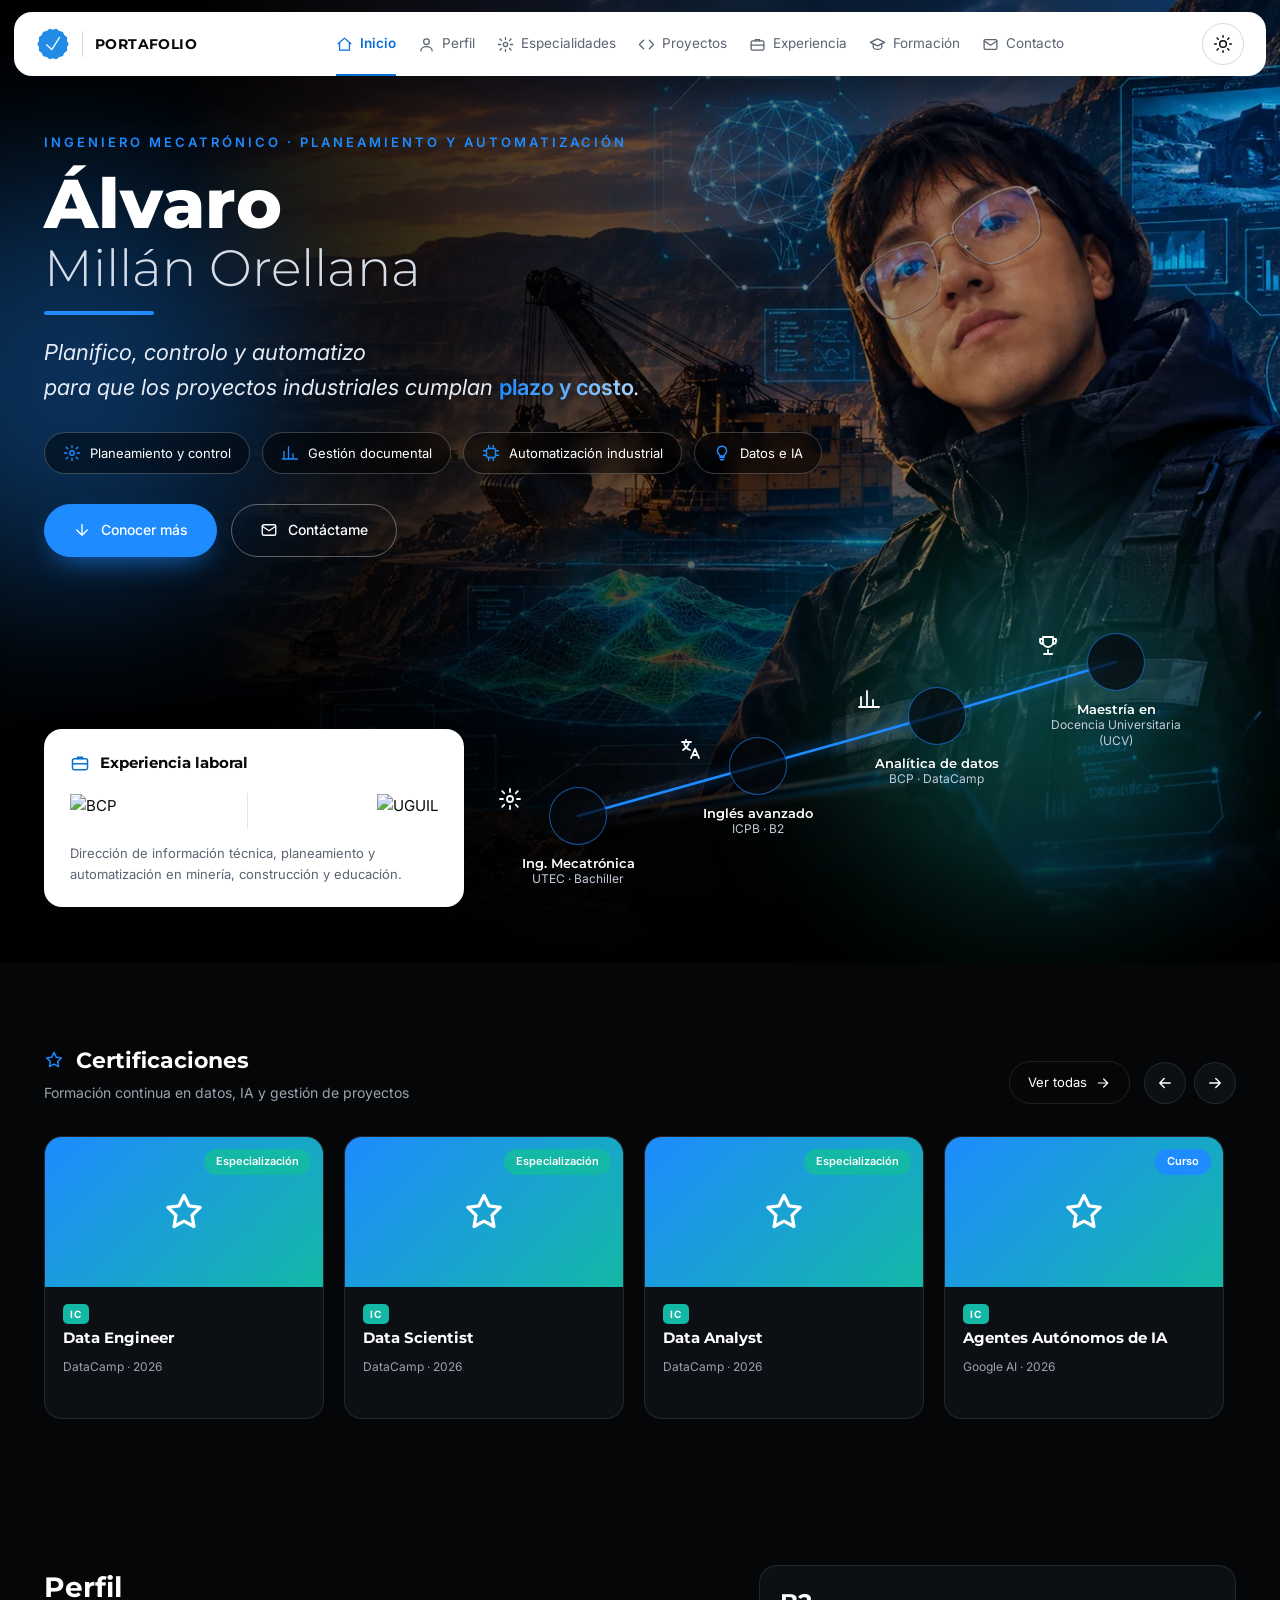
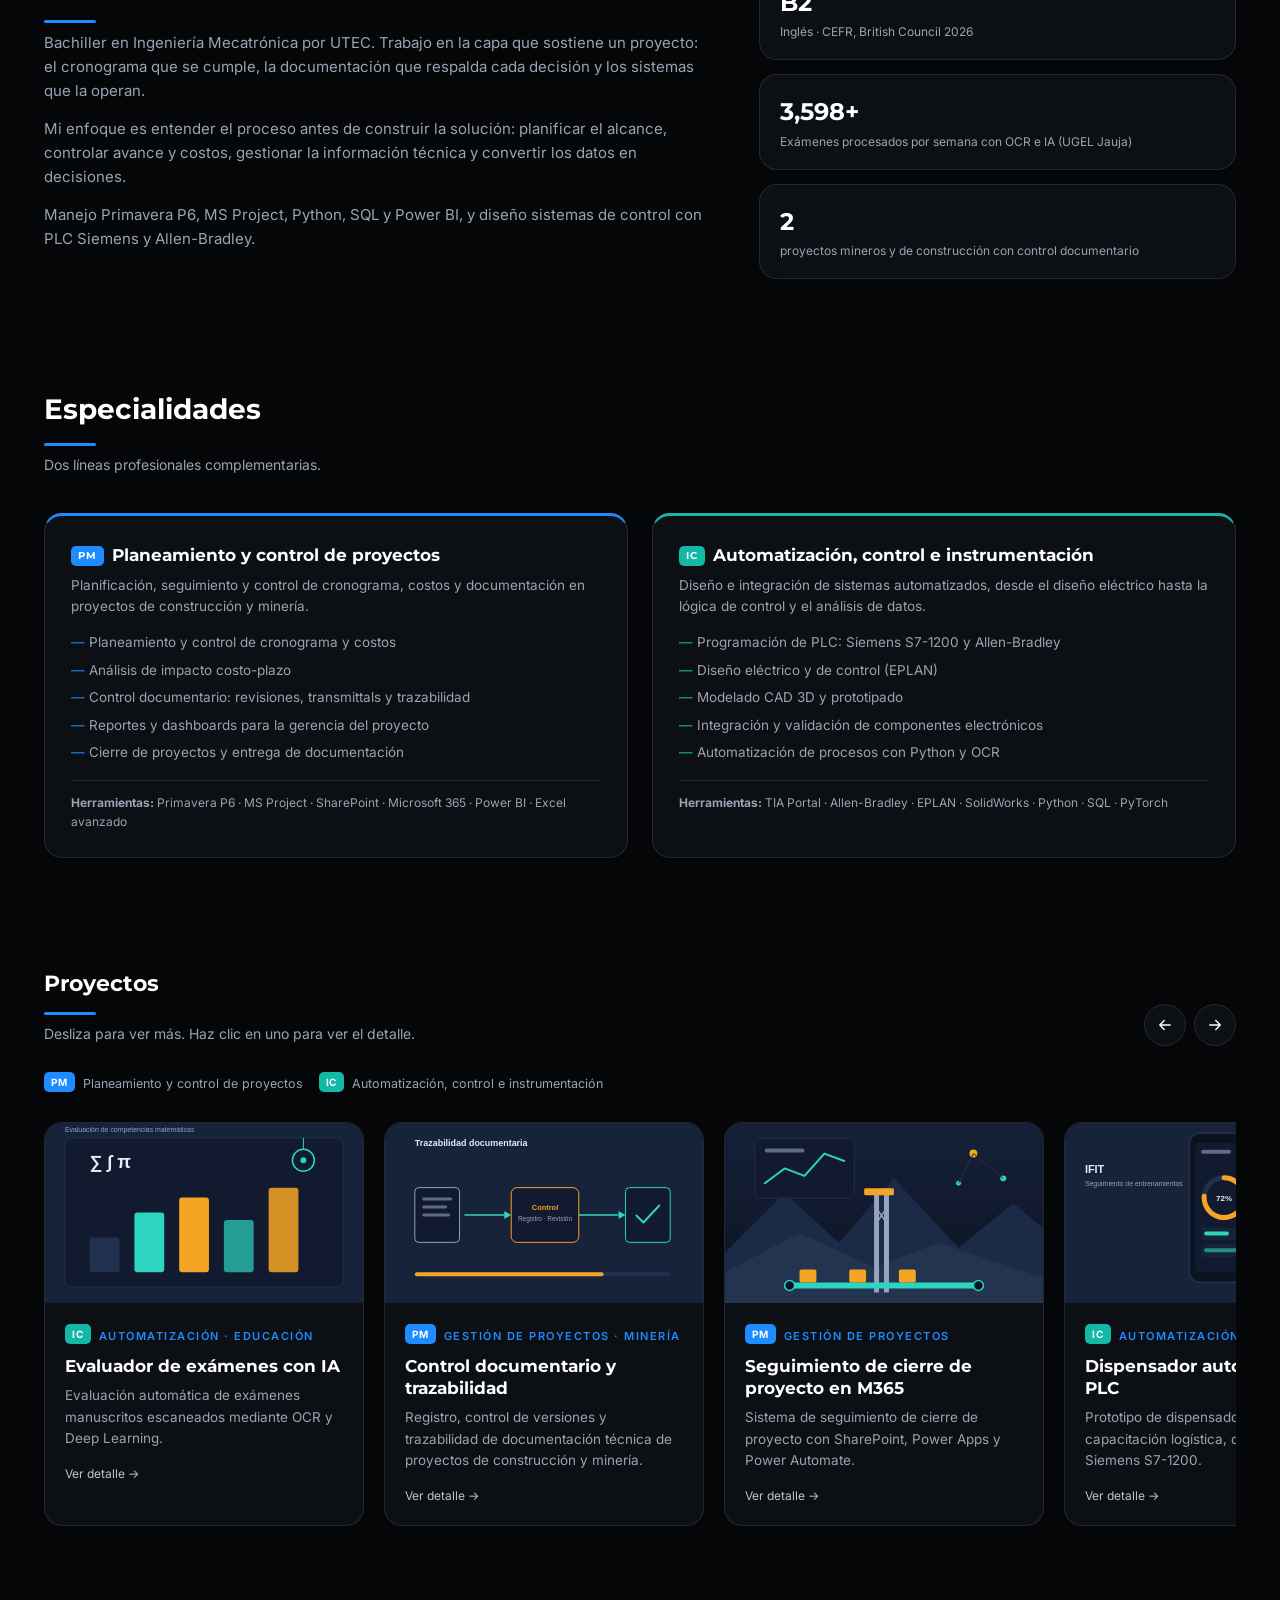
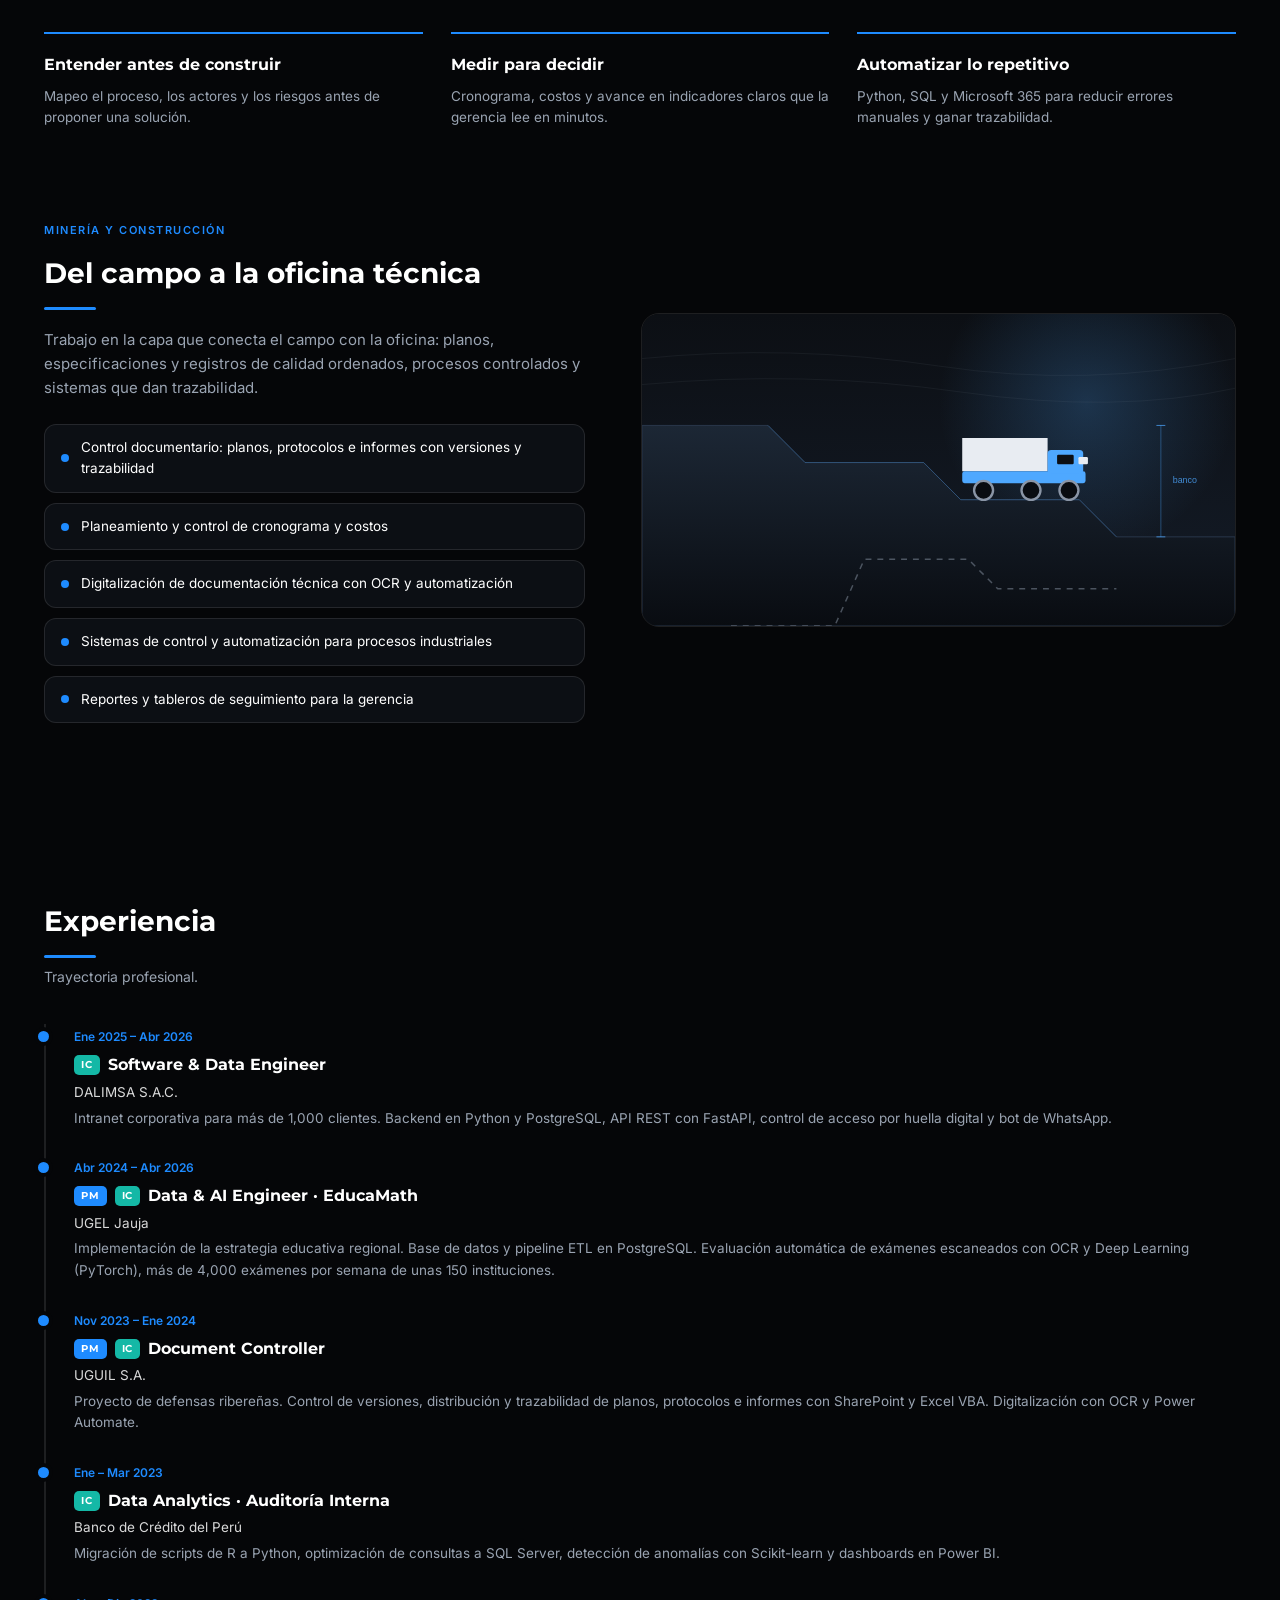
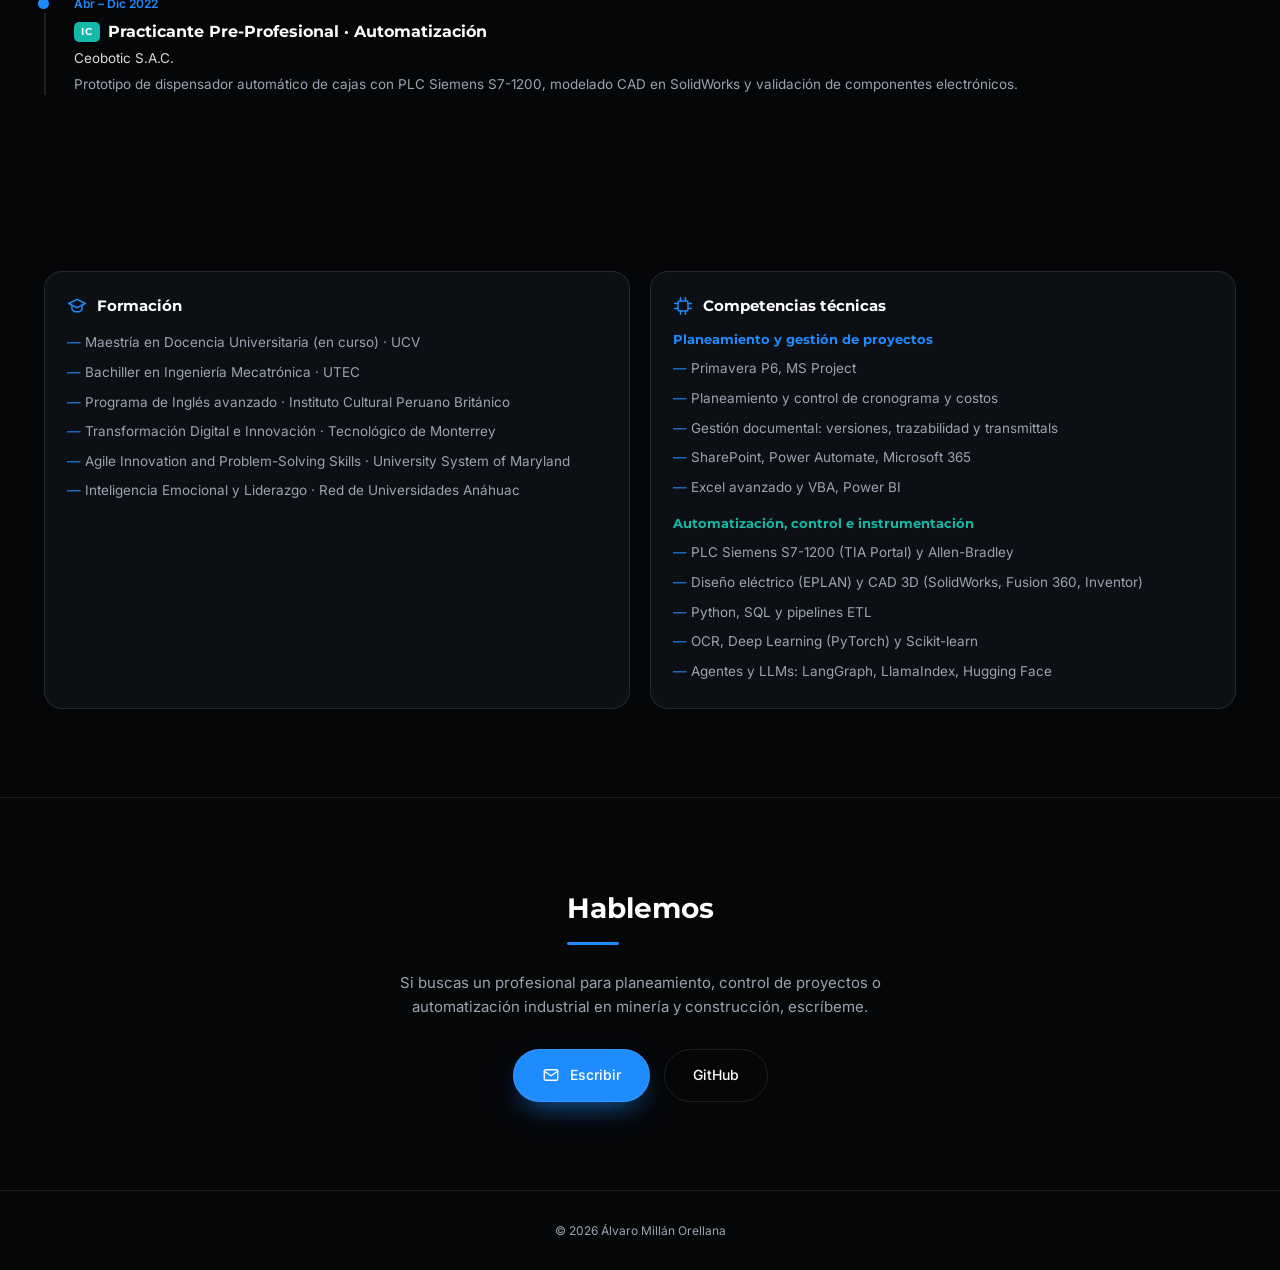
==== commit 6d3c95d2: "Update index.html" ====
--- a/index.html
+++ b/index.html
@@ -3,11 +3,11 @@
 <head>
 <meta charset="UTF-8">
 <meta name="viewport" content="width=device-width, initial-scale=1.0">
-<meta name="description" content="Álvaro Millán Orellana — Project Manager. Planeamiento, minería, inteligencia artificial y tecnología.">
-<title>Álvaro Millán Orellana | Project Manager</title>
+<meta name="description" content="Álvaro Millán Orellana — Ingeniero Mecatrónico. Planeamiento y control de proyectos, y automatización, control e instrumentación industrial.">
+<title>Álvaro Millán Orellana | Planeamiento y Automatización</title>
 <link rel="icon" href="img/logo.svg">
-<meta property="og:title" content="Álvaro Millán Orellana | Project Manager">
-<meta property="og:description" content="Dirección de proyectos, planeamiento minero, inteligencia artificial y tecnología.">
+<meta property="og:title" content="Álvaro Millán Orellana | Planeamiento y Automatización">
+<meta property="og:description" content="Planeamiento y control de proyectos, automatización e instrumentación industrial, minería.">
 <meta property="og:image" content="img/portada.webp">
 <meta property="og:type" content="website">
 <link rel="preconnect" href="https://fonts.googleapis.com">
@@ -19,18 +19,18 @@
    El modo oscuro es el predeterminado; el claro se activa con el botón.
    ===================================================================== */
 :root{
-  --bg:#050608;          /* fondo general (oscuro)                    */
-  --bg-2:#0c0f14;        /* fondo de tarjetas (oscuro)                */
-  --line:rgba(255,255,255,.1); /* bordes                              */
-  --text:#ffffff;        /* texto principal                           */
-  --muted:#9aa4b2;       /* texto secundario                          */
-  --accent:#1e8bff;      /* color de acento (azul)                    */
-  --accent-2:#5b2fd6;    /* acento secundario (especializaciones)     */
-  --radius:18px;         /* redondeo de tarjetas                      */
+  --bg:#050608;
+  --bg-2:#0c0f14;
+  --line:rgba(255,255,255,.1);
+  --text:#ffffff;
+  --muted:#9aa4b2;
+  --accent:#1e8bff;      /* línea 1: Planeamiento y control (azul) */
+  --accent-2:#14b8a6;    /* línea 2: Automatización e instrumentación (verde azulado) */
+  --radius:18px;
 }
 [data-theme="light"]{
   --bg:#ffffff; --bg-2:#f4f6f9; --line:#e2e6ec;
-  --text:#0a0a0a; --muted:#5b6472; --accent:#0a6fd6; --accent-2:#4a22b8;
+  --text:#0a0a0a; --muted:#5b6472; --accent:#0a6fd6; --accent-2:#0f8a7a;
 }
 
 /* =====================================================================
@@ -63,9 +63,8 @@
 @keyframes pop{from{opacity:0;transform:translate(-50%,18px) scale(.9)}to{opacity:1;transform:translate(-50%,0) scale(1)}}
 @keyframes ringpulse{0%{box-shadow:0 0 0 0 rgba(30,139,255,.5)}70%{box-shadow:0 0 0 14px rgba(30,139,255,0)}100%{box-shadow:0 0 0 0 rgba(30,139,255,0)}}
 
-/* Elementos que se revelan al hacer scroll (la clase .in la añade el JS) */
-.reveal{animation:up .8s var(--d,0s) cubic-bezier(.2,.7,.2,1) backwards;animation-play-state:paused}
-.reveal.in{animation-play-state:running}
+.reveal{opacity:0;transform:translateY(24px);transition:opacity .7s var(--d,0s),transform .7s var(--d,0s)}
+.reveal.in{opacity:1;transform:none}
 
 /* =====================================================================
    4. HEADER / NAVEGACIÓN  (siempre blanco)
@@ -79,7 +78,7 @@
 .brand{display:flex;align-items:center;gap:12px;font-family:Montserrat;font-weight:700;font-size:14px;letter-spacing:.4px;color:#0a0a0a}
 .brand img{height:34px;width:auto}
 .brand .sep{width:1px;height:26px;background:#d5dbe3}
-.links{display:flex;gap:26px;list-style:none}
+.links{display:flex;gap:22px;list-style:none}
 .links a{display:flex;align-items:center;gap:7px;font-size:13.5px;color:#5b6472;padding:20px 0;position:relative;transition:color .25s}
 .links a:hover{color:#0a0a0a}
 .links a.active{color:#0a6fd6;font-weight:600}
@@ -101,9 +100,9 @@
 .hero-bg::after{content:"";position:absolute;inset:0;background:linear-gradient(90deg,#000 14%,rgba(0,0,0,.6) 50%,rgba(0,0,0,.12) 100%),linear-gradient(0deg,#000 0%,transparent 45%)}
 .glow{position:absolute;border-radius:50%;filter:blur(90px);opacity:.35;pointer-events:none;animation:float 14s ease-in-out infinite;z-index:0}
 .glow.g1{width:420px;height:420px;background:#1e8bff;left:-140px;top:18%}
-.glow.g2{width:340px;height:340px;background:#5b2fd6;right:6%;bottom:8%;animation-delay:-6s}
+.glow.g2{width:340px;height:340px;background:#14b8a6;right:6%;bottom:8%;animation-delay:-6s}
 .hero .wrap{position:relative;z-index:1;width:100%}
-.eyebrow{font-size:13px;letter-spacing:4px;color:#1e8bff;text-transform:uppercase;font-weight:600;animation:up .9s .2s both}
+.eyebrow{font-size:13px;letter-spacing:3px;color:#1e8bff;text-transform:uppercase;font-weight:600;animation:up .9s .2s both}
 .hero h1{margin-top:16px;line-height:1}
 .hero h1 .l1{display:block;font-size:clamp(40px,5.4vw,70px);font-weight:800;animation:left 1s .35s both}
 .hero h1 .l2{display:block;font-size:clamp(30px,4vw,52px);font-weight:300;color:#d6dde8;margin-top:4px;animation:up 1s .5s both}
@@ -124,7 +123,6 @@
 .btn.primary{background:#1e8bff;border-color:#1e8bff;color:#fff;animation:pulse 2.4s infinite;box-shadow:0 12px 30px -12px rgba(30,139,255,.8)}
 .btn.primary:hover{background:#0a6fd6;border-color:#0a6fd6;color:#fff}
 
-/* Panel de experiencia (logos) y línea de tiempo académica */
 .hero-bottom{display:grid;grid-template-columns:minmax(0,.9fr) minmax(0,1.6fr);gap:24px;align-items:end;margin-top:60px}
 .exp{background:#fff;color:#0a0a0a;border-radius:var(--radius);padding:22px 26px;box-shadow:0 24px 60px -20px rgba(0,0,0,.6);animation:up .9s 1.6s both}
 .exp h3{font-size:15px;display:flex;align-items:center;gap:10px;margin-bottom:18px}
@@ -133,6 +131,7 @@
 .logos img{height:34px;width:auto;object-fit:contain;transition:transform .35s}
 .logos img:hover{transform:scale(1.08)}
 .logos .sep{width:1px;height:36px;background:#e2e6ec}
+.exp-texto{font-size:13px;color:#5b6472;margin-top:14px}
 
 /* [EDITAR] la línea de tiempo se configura en CONFIG.recorrido. La altura fija (290px) debe ser la misma en .tl y en el viewBox del SVG */
 .tl{position:relative;height:290px}
@@ -159,19 +158,18 @@
 .acciones{display:flex;gap:14px;align-items:center;flex-wrap:wrap}
 .track{display:flex;gap:20px;overflow-x:auto;scroll-snap-type:x mandatory;padding:6px 2px 18px;scrollbar-width:none;flex:1}
 .track::-webkit-scrollbar{display:none}
-.cert,.card{transition:opacity .8s var(--d,0s),transform .35s,border-color .35s,box-shadow .35s}
-.cert{flex:0 0 280px;scroll-snap-align:start;background:var(--bg-2);border:1px solid var(--line);border-radius:var(--radius);overflow:hidden;position:relative}
+.cert{flex:0 0 280px;scroll-snap-align:start;background:var(--bg-2);border:1px solid var(--line);border-radius:var(--radius);overflow:hidden;position:relative;transition:transform .35s,border-color .35s,box-shadow .35s}
 .cert:hover{transform:translateY(-6px);border-color:var(--accent);box-shadow:0 24px 50px -24px rgba(30,139,255,.45)}
-.cert img{width:100%;height:150px;object-fit:cover;transition:transform .7s}
+.cert img,.cert-ph{width:100%;height:150px;object-fit:cover}
+.cert-ph{display:grid;place-items:center;background:linear-gradient(135deg,var(--accent),var(--accent-2));color:#fff}
+.cert-ph .i{width:44px;height:44px}
+.cert img{transition:transform .7s}
 .cert:hover img{transform:scale(1.07)}
 .cert .badge{position:absolute;top:12px;right:12px;font-size:11px;font-weight:600;background:var(--accent);color:#fff;padding:4px 12px;border-radius:99px}
 .cert .badge.esp{background:var(--accent-2)}
 .cert .info{padding:16px 18px;display:flex;justify-content:space-between;align-items:flex-end;gap:10px}
 .cert h4{font-size:14.5px;margin-bottom:4px}
 .cert small{color:var(--muted);font-size:12px}
-.cert .go{width:36px;height:36px;border-radius:50%;border:1px solid var(--line);display:grid;place-items:center;flex-shrink:0;transition:.3s}
-.cert:hover .go{background:var(--accent);border-color:var(--accent);color:#fff}
-.cert .go .i{width:16px;height:16px}
 .flechas{display:flex;gap:8px}
 .flechas button{width:42px;height:42px;border-radius:50%;border:1px solid var(--line);background:var(--bg-2);color:var(--text);cursor:pointer;display:grid;place-items:center;transition:.3s}
 .flechas button:hover{border-color:var(--accent);color:var(--accent);transform:scale(1.08)}
@@ -193,8 +191,24 @@
 .stat b{font-family:Montserrat;font-size:24px}
 .stat small{display:block;color:var(--muted);font-size:12px}
 
+/* ESPECIALIDADES (dos líneas profesionales) */
+.especialidades{display:grid;grid-template-columns:1fr 1fr;gap:24px}
+.esp-card{background:var(--bg-2);border:1px solid var(--line);border-top:3px solid var(--accent);border-radius:var(--radius);padding:26px}
+.esp-card.ic{border-top-color:var(--accent-2)}
+.esp-card h3{font-size:17px;margin-bottom:6px}
+.esp-card .resumen{color:var(--muted);font-size:13.5px;margin-bottom:14px}
+.esp-card ul{list-style:none;display:grid;gap:6px;font-size:13.5px;color:var(--muted)}
+.esp-card li::before{content:"— ";color:var(--accent)}
+.esp-card.ic li::before{color:var(--accent-2)}
+.esp-card .herr{margin-top:16px;font-size:12px;color:var(--muted);border-top:1px solid var(--line);padding-top:12px}
+
+/* Etiquetas de línea (PM / IC) */
+.linea{display:inline-block;font-size:10px;font-weight:700;letter-spacing:.8px;color:#fff;padding:2px 7px;border-radius:5px;background:var(--accent);margin-right:8px;vertical-align:2px}
+.linea.ic{background:var(--accent-2)}
+.leyenda{font-size:12.5px;color:var(--muted);margin-bottom:22px}
+
 /* PROYECTOS */
-.card{flex:0 0 320px;scroll-snap-align:start;background:var(--bg-2);border:1px solid var(--line);border-radius:var(--radius);overflow:hidden;cursor:pointer}
+.card{flex:0 0 320px;scroll-snap-align:start;background:var(--bg-2);border:1px solid var(--line);border-radius:var(--radius);overflow:hidden;cursor:pointer;transition:transform .35s,border-color .35s,box-shadow .35s}
 .card:hover{transform:translateY(-6px);border-color:var(--accent);box-shadow:0 24px 50px -24px rgba(30,139,255,.45)}
 .card .thumb{height:180px;background:#000;display:flex;align-items:center;justify-content:center;overflow:hidden}
 .card .thumb img{width:100%;height:100%;object-fit:cover;transition:transform .7s}
@@ -249,7 +263,8 @@
 .job::before{content:"";position:absolute;left:-36px;top:7px;width:11px;height:11px;border-radius:50%;background:var(--accent);box-shadow:0 0 0 4px var(--bg);animation:ringpulse 2.4s infinite}
 .job small{color:var(--accent);font-size:12px;font-weight:600}
 .job h3{font-size:16px;margin:4px 0}
-.job p{color:var(--muted);font-size:13.5px}
+.job .empresa{color:var(--text);font-size:13.5px;opacity:.85}
+.job p{color:var(--muted);font-size:13.5px;margin-top:4px}
 
 /* FORMACIÓN */
 /* [EDITAR] las listas se configuran en CONFIG.formacion y CONFIG.competencias */
@@ -258,6 +273,8 @@
 .box:hover{border-color:var(--accent);transform:translateY(-4px)}
 .box h3{font-size:15px;margin-bottom:10px;display:flex;align-items:center;gap:10px}
 .box h3 .i{color:var(--accent)}
+.box h4{font-size:12.5px;margin:12px 0 4px;color:var(--accent)}
+.box h4.ic{color:var(--accent-2)}
 .box ul{list-style:none;color:var(--muted);font-size:13.5px}
 .box li{padding:4px 0}
 .box li::before{content:"— ";color:var(--accent)}
@@ -278,7 +295,7 @@
 @media (max-width:980px){
   .links{display:none}
   .hero-bottom{grid-template-columns:1fr;margin-top:40px}
-  .about,.grid2,.pillars,.mineria{grid-template-columns:1fr}
+  .about,.grid2,.pillars,.mineria,.especialidades{grid-template-columns:1fr}
   .card,.cert{flex-basis:80%}
 }
 @media (max-width:720px){
@@ -292,7 +309,7 @@
 }
 @media (prefers-reduced-motion:reduce){
   *,*::before,*::after{animation:none!important;transition:none!important;scroll-behavior:auto!important}
-  .reveal{animation:none}
+  .reveal{opacity:1;transform:none}
   .node,.pill,.btns,.exp{opacity:1}
   .tl .line{stroke-dashoffset:0}
 }
@@ -300,10 +317,7 @@
 </head>
 <body>
 
-<!-- =====================================================================
-     ICONOS (SVG). Para usar un icono nuevo: agrega un <symbol id="i-NOMBRE">
-     y úsalo en CONFIG escribiendo "NOMBRE" como icono.
-     ===================================================================== -->
+<!-- ICONOS (SVG). Para usar un icono nuevo: agrega un <symbol id="i-NOMBRE"> y úsalo en CONFIG escribiendo "NOMBRE" como icono. -->
 <svg width="0" height="0" style="position:absolute" aria-hidden="true">
   <symbol id="i-home" viewBox="0 0 24 24"><path d="M3 11l9-8 9 8"/><path d="M5 10v10h14V10"/></symbol>
   <symbol id="i-user" viewBox="0 0 24 24"><circle cx="12" cy="8" r="4"/><path d="M4 21c0-4 4-6 8-6s8 2 8 6"/></symbol>
@@ -329,19 +343,17 @@
 <div class="progreso" id="progreso"></div>
 <a class="skip" href="#contenido">Saltar al contenido</a>
 
-<!-- =====================================================================
-     HEADER: [EDITAR] para agregar o quitar secciones del menú,
-     agrega o quita un <li> aquí. El href debe coincidir con el id de la sección.
-     ===================================================================== -->
-<header>
+<!-- HEADER: [EDITAR] para agregar o quitar secciones del menú, agrega o quita un <li>. El href debe coincidir con el id de la sección. -->
+<header id="cabecera">
   <nav aria-label="Principal">
     <a class="brand" href="#inicio">
       <img src="img/logo.svg" alt="Logo de Álvaro Millán">
-      <span class="sep"></span>PORTAFOLIO PERSONAL
+      <span class="sep"></span>PORTAFOLIO
     </a>
     <ul class="links">
       <li><a href="#inicio" class="active"><svg class="i" aria-hidden="true"><use href="#i-home"/></svg>Inicio</a></li>
       <li><a href="#perfil"><svg class="i" aria-hidden="true"><use href="#i-user"/></svg>Perfil</a></li>
+      <li><a href="#especialidades"><svg class="i" aria-hidden="true"><use href="#i-gear"/></svg>Especialidades</a></li>
       <li><a href="#proyectos"><svg class="i" aria-hidden="true"><use href="#i-code"/></svg>Proyectos</a></li>
       <li><a href="#experiencia"><svg class="i" aria-hidden="true"><use href="#i-briefcase"/></svg>Experiencia</a></li>
       <li><a href="#formacion"><svg class="i" aria-hidden="true"><use href="#i-cap"/></svg>Formación</a></li>
@@ -356,10 +368,7 @@
 
 <main id="contenido">
 
-<!-- =====================================================================
-     PORTADA
-     Los textos de esta sección se llenan desde CONFIG (abajo).
-     ===================================================================== -->
+<!-- PORTADA: textos llenados desde CONFIG -->
 <div class="hero" id="inicio">
   <div class="hero-bg"></div>
   <div class="glow g1"></div>
@@ -380,8 +389,9 @@
 
     <div class="hero-bottom">
       <div class="exp">
-        <h3><svg class="i" aria-hidden="true"><use href="#i-briefcase"/></svg>Mi experiencia laboral</h3>
+        <h3><svg class="i" aria-hidden="true"><use href="#i-briefcase"/></svg>Experiencia laboral</h3>
         <div class="logos" id="logos"></div>
+        <p class="exp-texto" id="exp-resumen"></p>
       </div>
 
       <div class="tl" id="tl" aria-label="Recorrido académico">
@@ -394,19 +404,16 @@
   </div>
 </div>
 
-<!-- =====================================================================
-     CERTIFICACIONES
-     Las tarjetas se llenan desde CONFIG.certificaciones.
-     ===================================================================== -->
+<!-- CERTIFICACIONES: tarjetas desde CONFIG.certificaciones -->
 <section class="cursos" style="padding-bottom:40px">
   <div class="wrap">
     <div class="head-row">
       <div>
-        <h2><svg class="i" aria-hidden="true"><use href="#i-star"/></svg>Mis cursos y especializaciones</h2>
-        <p class="sub">Formación continua para seguir creciendo</p>
+        <h2><svg class="i" aria-hidden="true"><use href="#i-star"/></svg>Certificaciones</h2>
+        <p class="sub">Formación continua en datos, IA y gestión de proyectos</p>
       </div>
       <div class="acciones">
-        <a class="ghost" href="#formacion">Ver todas las certificaciones <svg class="i" aria-hidden="true"><use href="#i-right"/></svg></a>
+        <a class="ghost" href="#formacion">Ver todas <svg class="i" aria-hidden="true"><use href="#i-right"/></svg></a>
         <div class="flechas">
           <button id="c-prev" aria-label="Anterior"><svg class="i" aria-hidden="true"><use href="#i-left"/></svg></button>
           <button id="c-next" aria-label="Siguiente"><svg class="i" aria-hidden="true"><use href="#i-right"/></svg></button>
@@ -419,7 +426,7 @@
   </div>
 </section>
 
-<!-- PERFIL: los párrafos y estadísticas se llenan desde CONFIG -->
+<!-- PERFIL: párrafos y estadísticas desde CONFIG -->
 <section id="perfil">
   <div class="wrap about">
     <div>
@@ -430,7 +437,16 @@
   </div>
 </section>
 
-<!-- PROYECTOS: se llenan desde el arreglo PROYECTOS (abajo) -->
+<!-- ESPECIALIDADES: dos líneas profesionales desde CONFIG.especialidades -->
+<section id="especialidades" style="padding-top:20px">
+  <div class="wrap">
+    <h2 class="sec-title">Especialidades</h2>
+    <p class="sec-sub">Dos líneas profesionales complementarias.</p>
+    <div class="especialidades" id="esp-grid"></div>
+  </div>
+</section>
+
+<!-- PROYECTOS: desde el arreglo PROYECTOS (abajo) -->
 <section id="proyectos" style="padding-top:20px">
   <div class="wrap">
     <div class="head-row">
@@ -443,16 +459,17 @@
         <button id="next" aria-label="Siguiente"><svg class="i" aria-hidden="true"><use href="#i-right"/></svg></button>
       </div>
     </div>
+    <p class="leyenda"><span class="linea">PM</span>Planeamiento y control de proyectos &nbsp;&nbsp; <span class="linea ic">IC</span>Automatización, control e instrumentación</p>
     <div class="track proyectos-track" id="track"></div>
   </div>
 </section>
 
-<!-- PILARES: se llenan desde CONFIG.pilares -->
+<!-- PILARES: desde CONFIG.pilares -->
 <section id="pilares" style="padding-top:0">
   <div class="wrap pillars" id="pilares-grid"></div>
 </section>
 
-<!-- MINERÍA: se llena desde CONFIG.mineria -->
+<!-- MINERÍA: desde CONFIG.mineria -->
 <section id="mineria" style="padding-top:0">
   <div class="wrap mineria">
     <div>
@@ -465,7 +482,7 @@
   </div>
 </section>
 
-<!-- EXPERIENCIA: se llena desde CONFIG.experiencia -->
+<!-- EXPERIENCIA: desde CONFIG.experiencia -->
 <section id="experiencia">
   <div class="wrap">
     <h2 class="sec-title">Experiencia</h2>
@@ -474,7 +491,7 @@
   </div>
 </section>
 
-<!-- FORMACIÓN Y COMPETENCIAS: se llenan desde CONFIG -->
+<!-- FORMACIÓN Y COMPETENCIAS: desde CONFIG -->
 <section id="formacion">
   <div class="wrap grid2">
     <div class="box">
@@ -483,18 +500,21 @@
     </div>
     <div class="box">
       <h3><svg class="i" aria-hidden="true"><use href="#i-chip"/></svg>Competencias técnicas</h3>
-      <ul id="competencias-lista"></ul>
+      <h4>Planeamiento y gestión de proyectos</h4>
+      <ul id="comp-pm"></ul>
+      <h4 class="ic">Automatización, control e instrumentación</h4>
+      <ul id="comp-ic"></ul>
     </div>
   </div>
 </section>
 
-<!-- CONTACTO: correo y GitHub se llenan desde CONFIG -->
+<!-- CONTACTO: desde CONFIG.contacto -->
 <section id="contacto" class="contact">
   <div class="wrap">
     <h2 class="sec-title">Hablemos</h2>
     <p id="contacto-texto"></p>
     <div class="btns">
-      <a class="btn primary" id="contacto-correo" href="#"><svg class="i" aria-hidden="true"><use href="#i-mail"/></svg></a>
+      <a class="btn primary" id="contacto-correo" href="#"><svg class="i" aria-hidden="true"><use href="#i-mail"/></svg>Escribir</a>
       <a class="btn" id="contacto-github" href="#" target="_blank" rel="noopener">GitHub</a>
     </div>
   </div>
@@ -516,226 +536,244 @@
 /* =====================================================================
    ========================  CONFIGURACIÓN  ============================
    TODO LO QUE PUEDES EDITAR ESTÁ AQUÍ, EN ESTE BLOQUE.
-   Reglas generales:
-   - Los textos van entre comillas dobles "así".
-   - Cada elemento de una lista va entre llaves { } y separado por coma.
-   - Si borras un elemento de una lista, borra también su coma.
-   - Las rutas de imágenes son relativas a la carpeta img/.
+   Reglas: los textos van entre comillas dobles. Cada elemento de una lista
+   va entre llaves { } y separado por coma. Las rutas de imágenes son relativas a img/.
    ===================================================================== */
 const CONFIG = {
 
   /* ---------- 1. DATOS PERSONALES (portada) ---------- */
-  eyebrow: "Project Manager · Minería",          // texto pequeño arriba del nombre
+  eyebrow: "Ingeniero Mecatrónico · Planeamiento y Automatización",
   nombre: {
-    linea1: "Álvaro",                            // primera línea grande
-    linea2: "Millán Orellana"                    // segunda línea más fina
+    linea1: "Álvaro",
+    linea2: "Millán Orellana"
   },
   tagline: {
-    linea1: "Ingeniería, software e inteligencia",
-    linea2: "para construir soluciones que",
-    resaltado: "transforman"                     // palabra en azul con brillo (se añade un punto al final)
+    linea1: "Planifico, controlo y automatizo",
+    linea2: "para que los proyectos industriales cumplan",
+    resaltado: "plazo y costo"
   },
 
   /* ---------- 2. ETIQUETAS DE LA PORTADA (pills) ----------
-     icono: uno de estos nombres: chip, gear, chart, bulb, star, code, user, mail, cap, briefcase, globe, lang, trophy
-  */
+     icono: chip, gear, chart, bulb, star, code, user, mail, cap, briefcase, globe, lang, trophy */
   pills: [
-    { icono: "chip",  texto: "IA / Machine Learning" },
-    { icono: "gear",  texto: "Gestión de Proyectos" },
-    { icono: "chart", texto: "Minería" },
-    { icono: "bulb",  texto: "Innovación" }
-  ],
-
-  /* ---------- 3. EXPERIENCIA LABORAL (logos del panel blanco) ----------
-     src: ruta de la imagen en img/   alt: texto alternativo (nombre de la empresa)
-     Para agregar uno, copia una línea { src: "...", alt: "..." }
-  */
+    { icono: "gear",  texto: "Planeamiento y control" },
+    { icono: "chart", texto: "Gestión documental" },
+    { icono: "chip",  texto: "Automatización industrial" },
+    { icono: "bulb",  texto: "Datos e IA" }
+  ],
+
+  /* ---------- 3. EXPERIENCIA (logos del panel blanco) ----------
+     Solo empresas con logo en img/. Para agregar uno, copia una línea { src, alt }. */
   logosExperiencia: [
-    { src: "img/logo-bcp.webp",        alt: "BCP" },
-    { src: "img/logo-uguil.webp",      alt: "UGUIL" },
-    { src: "img/logo-cec.webp",        alt: "Construcción" },
-    { src: "img/logo-sanmartin.webp",  alt: "San Martín CG" },
-    { src: "img/logo-grupomexico.webp",alt: "Grupo México Minería" }
-  ],
+    { src: "img/logo-bcp.webp",   alt: "BCP" },
+    { src: "img/logo-uguil.webp", alt: "UGUIL" }
+  ],
+  expResumen: "Dirección de información técnica, planeamiento y automatización en minería, construcción y educación.",
 
   /* ---------- 4. RECORRIDO ACADÉMICO (línea de tiempo sobre la foto) ----------
-     x: posición horizontal en %  (0 = izquierda, 100 = derecha)
-     y: altura en píxeles         (0 = arriba, 290 = abajo). Los nodos deben ir de abajo a arriba, de izquierda a derecha.
-     icono: cap, globe, lang, gear, trophy, book, award, uni, star
-     titulo / sub: primera y segunda línea del texto (sub puede ir vacío "")
-  */
+     x: posición horizontal en % (0 izquierda, 100 derecha)
+     y: altura en píxeles (0 arriba, 290 abajo). Los nodos van de abajo a arriba, de izquierda a derecha. */
   recorrido: [
-    { x: 10, y: 200, icono: "cap",    titulo: "Colegio",               sub: "" },
-    { x: 30, y: 158, icono: "globe",  titulo: "Bachillerato",          sub: "Internacional" },
-    { x: 49, y: 116, icono: "lang",   titulo: "Inglés Avanzado",       sub: "Británico" },
-    { x: 68, y: 70,  icono: "gear",   titulo: "Ing. Mecatrónica",      sub: "UTEC" },
-    { x: 88, y: 8,   icono: "trophy", titulo: "Magíster en",           sub: "Docencia Universitaria" }
+    { x: 12, y: 170, icono: "gear",   titulo: "Ing. Mecatrónica",   sub: "UTEC · Bachiller" },
+    { x: 36, y: 120, icono: "lang",   titulo: "Inglés avanzado",    sub: "ICPB · B2" },
+    { x: 60, y: 70,  icono: "chart",  titulo: "Analítica de datos", sub: "BCP · DataCamp" },
+    { x: 84, y: 16,  icono: "trophy", titulo: "Maestría en",        sub: "Docencia Universitaria (UCV)" }
   ],
 
   /* ---------- 5. CERTIFICACIONES (carrusel) ----------
-     img: imagen de portada en img/  |  tipo: "Curso" o "Especialización"
-  */
+     img: imagen de portada en img/ (si la dejas en "", se muestra un bloque de color)
+     tipo: "Curso" o "Especialización". Todas las datos vienen del CV. */
   certificaciones: [
-    { img: "img/cert-ia.webp",      titulo: "Inteligencia Artificial y ML", plataforma: "Coursera",  anio: 2025, tipo: "Curso" },
-    { img: "img/cert-python.webp",  titulo: "Python para Ciencia de Datos", plataforma: "Platzi",    anio: 2025, tipo: "Curso" },
-    { img: "img/cert-powerbi.webp", titulo: "Data Analytics con Power BI",  plataforma: "Microsoft", anio: 2025, tipo: "Especialización" },
-    { img: "img/cert-aws.webp",     titulo: "Cloud Computing (AWS)",        plataforma: "AWS",       anio: 2024, tipo: "Curso" }
-  ],
-
-  /* ---------- 6. SECCIÓN PERFIL ----------
-     perfil: cada texto entre comillas es un párrafo.
-  */
+    { img: "", titulo: "Data Engineer",                       plataforma: "DataCamp",            anio: 2026, tipo: "Especialización", linea: "ic" },
+    { img: "", titulo: "Data Scientist",                      plataforma: "DataCamp",            anio: 2026, tipo: "Especialización", linea: "ic" },
+    { img: "", titulo: "Data Analyst",                        plataforma: "DataCamp",            anio: 2026, tipo: "Especialización", linea: "ic" },
+    { img: "", titulo: "Agentes Autónomos de IA",             plataforma: "Google AI",           anio: 2026, tipo: "Curso",           linea: "ic" },
+    { img: "", titulo: "Supply Chain Analytics Engineer",     plataforma: "INLOG",               anio: 2025, tipo: "Curso",           linea: "pm" },
+    { img: "", titulo: "Primavera P6 aplicado a Construcción y Minería", plataforma: "Certificación", anio: 2023, tipo: "Curso",   linea: "pm" },
+    { img: "", titulo: "Analítica Descriptiva con Python",    plataforma: "BCP",                 anio: 2023, tipo: "Curso",           linea: "ic" }
+  ],
+
+  /* ---------- 6. PERFIL ----------
+     Cada texto entre comillas es un párrafo. */
   perfil: [
-    "Bachiller en Ingeniería Mecatrónica por UTEC, con experiencia en dirección de proyectos multidisciplinarios, analítica de datos y automatización de procesos en los sectores educativo, financiero, industrial y minero.",
-    "Mi enfoque es entender el proceso antes de construir la solución: planificar el alcance, controlar cronograma y costos, gestionar riesgos y convertir la información en decisiones.",
-    "Domino Python, SQL, Power BI y Microsoft 365. Aplico IA (visión computacional y modelos de lenguaje) a problemas operativos reales."
-  ],
-
-  /* ---------- 7. ESTADÍSTICAS (tarjetas a la derecha del perfil) ----------
-     Si quieres un número que se anime: usa numero y sufijo.
-     Si quieres texto fijo: usa valor.
-  */
+    "Bachiller en Ingeniería Mecatrónica por UTEC. Trabajo en la capa que sostiene un proyecto: el cronograma que se cumple, la documentación que respalda cada decisión y los sistemas que la operan.",
+    "Mi enfoque es entender el proceso antes de construir la solución: planificar el alcance, controlar avance y costos, gestionar la información técnica y convertir los datos en decisiones.",
+    "Manejo Primavera P6, MS Project, Python, SQL y Power BI, y diseño sistemas de control con PLC Siemens y Allen-Bradley."
+  ],
+
+  /* ---------- 7. ESTADÍSTICAS ----------
+     numero + sufijo: se anima el número. valor: texto fijo. */
   estadisticas: [
-    { valor: "Inglés B2", nota: "CEFR · British Council 2026" },
-    { numero: 4000, sufijo: "+", nota: "Evidencias evaluadas por semana con IA (UGEL Jauja)" },
+    { valor: "B2", nota: "Inglés · CEFR, British Council 2026" },
+    { numero: 4000, sufijo: "+", nota: "Exámenes procesados por semana con OCR e IA (UGEL Jauja)" },
     { numero: 3, nota: "proyectos mineros y de construcción con control documentario" }
   ],
 
-  /* ---------- 8. PILARES (tres bloques debajo de proyectos) ---------- */
+  /* ---------- 8. ESPECIALIDADES (dos bloques) ---------- */
+  especialidades: [
+    {
+      linea: "pm",
+      titulo: "Planeamiento y control de proyectos",
+      resumen: "Planificación, seguimiento y control de cronograma, costos y documentación en proyectos de construcción y minería.",
+      items: [
+        "Planeamiento y control de cronograma y costos",
+        "Análisis de impacto costo-plazo",
+        "Control documentario: revisiones, transmittals y trazabilidad",
+        "Reportes y dashboards para la gerencia del proyecto",
+        "Cierre de proyectos y entrega de documentación"
+      ],
+      herramientas: "Primavera P6 · MS Project · SharePoint · Microsoft 365 · Power BI · Excel avanzado"
+    },
+    {
+      linea: "ic",
+      titulo: "Automatización, control e instrumentación",
+      resumen: "Diseño e integración de sistemas automatizados, desde el diseño eléctrico hasta la lógica de control y el análisis de datos.",
+      items: [
+        "Programación de PLC: Siemens S7-1200 y Allen-Bradley",
+        "Diseño eléctrico y de control (EPLAN)",
+        "Modelado CAD 3D y prototipado",
+        "Integración y validación de componentes electrónicos",
+        "Automatización de procesos con Python y OCR"
+      ],
+      herramientas: "TIA Portal · Allen-Bradley · EPLAN · SolidWorks · Python · SQL · PyTorch"
+    }
+  ],
+
+  /* ---------- 9. PILARES ---------- */
   pilares: [
     { titulo: "Entender antes de construir", texto: "Mapeo el proceso, los actores y los riesgos antes de proponer una solución." },
     { titulo: "Medir para decidir",          texto: "Cronograma, costos y avance en indicadores claros que la gerencia lee en minutos." },
     { titulo: "Automatizar lo repetitivo",   texto: "Python, SQL y Microsoft 365 para reducir errores manuales y ganar trazabilidad." }
   ],
 
-  /* ---------- 9. SECCIÓN MINERÍA ---------- */
+  /* ---------- 10. SECCIÓN MINERÍA ---------- */
   mineria: {
     etiqueta: "Minería y construcción",
-    titulo: "Del tajo a la oficina técnica",
-    texto: "Trabajo en la capa que sostiene un proyecto minero: el cronograma que se cumple, la documentación que respalda cada decisión y los cambios de contrato que afectan costo y plazo.",
+    titulo: "Del campo a la oficina técnica",
+    texto: "Trabajo en la capa que conecta el campo con la oficina: planos, especificaciones y registros de calidad ordenados, procesos controlados y sistemas que dan trazabilidad.",
     lista: [
+      "Control documentario: planos, protocolos e informes con versiones y trazabilidad",
       "Planeamiento y control de cronograma y costos",
-      "Control documentario: transmittals, revisiones y trazabilidad",
-      "Administración de contratos: control de cambios (IO y OC)",
-      "Análisis de impacto costo-plazo y solicitudes formales (RFI)",
-      "Coordinación de interferencias en campo",
-      "Cierre de proyectos y entrega de documentación"
+      "Digitalización de documentación técnica con OCR y automatización",
+      "Sistemas de control y automatización para procesos industriales",
+      "Reportes y tableros de seguimiento para la gerencia"
     ],
     imagen: "img/mineria-tajo.svg",
     alt: "Ilustración de un tajo minero con camión de acarreo"
   },
 
-  /* ---------- 10. EXPERIENCIA (lista de puestos) ----------
-     periodo: fechas   titulo: cargo   empresa: organización   descripcion: texto corto
-  */
+  /* ---------- 11. EXPERIENCIA ----------
+     periodo, titulo, empresa, descripcion, linea: "pm" | "ic" | "ambas" */
   experiencia: [
-    { periodo: "Abr 2024 – Actualidad", titulo: "Administrador de plataforma educativa", empresa: "UGEL Jauja",
-      descripcion: "Colaborador externo. Implementación de la estrategia educativa, base de datos PostgreSQL y sistema de evaluación con IA." },
-    { periodo: "Ene 2025 – Abr 2026", titulo: "Desarrollador de sistemas digitales", empresa: "DALIMSA S.A.C.",
-      descripcion: "Intranet corporativa, backend en Python y PostgreSQL, identificación con códigos QR y bot de WhatsApp." },
-    { periodo: "Nov 2023 – Ene 2024", titulo: "Asistente de control de calidad en obra", empresa: "UGUIL S.A.",
-      descripcion: "Proyecto de defensas ribereñas. Control documentario y digitalización de protocolos con OCR en Python." },
-    { periodo: "Ene – Mar 2023", titulo: "Practicante de Data Analytics", empresa: "Banco de Crédito del Perú",
-      descripcion: "Analítica con Python, modelos de detección de anomalías con Scikit-learn y dashboards en Power BI." }
-  ],
-
-  /* ---------- 11. FORMACIÓN Y COMPETENCIAS (listas simples) ---------- */
+    { periodo: "Ene 2025 – Abr 2026", titulo: "Software & Data Engineer", empresa: "DALIMSA S.A.C.", linea: "ic",
+      descripcion: "Intranet corporativa para más de 1,000 clientes. Backend en Python y PostgreSQL, API REST con FastAPI, control de acceso por huella digital y bot de WhatsApp." },
+    { periodo: "Abr 2024 – Abr 2026", titulo: "Data & AI Engineer · EducaMath", empresa: "UGEL Jauja", linea: "ambas",
+      descripcion: "Implementación de la estrategia educativa regional. Base de datos y pipeline ETL en PostgreSQL. Evaluación automática de exámenes escaneados con OCR y Deep Learning (PyTorch), más de 4,000 exámenes por semana de unas 150 instituciones." },
+    { periodo: "Nov 2023 – Ene 2024", titulo: "Document Controller", empresa: "UGUIL S.A.", linea: "ambas",
+      descripcion: "Proyecto de defensas ribereñas. Control de versiones, distribución y trazabilidad de planos, protocolos e informes con SharePoint y Excel VBA. Digitalización con OCR y Power Automate." },
+    { periodo: "Ene – Mar 2023", titulo: "Data Analytics · Auditoría Interna", empresa: "Banco de Crédito del Perú", linea: "ic",
+      descripcion: "Migración de scripts de R a Python, optimización de consultas a SQL Server, detección de anomalías con Scikit-learn y dashboards en Power BI." },
+    { periodo: "Abr – Dic 2022", titulo: "Practicante Pre-Profesional · Automatización", empresa: "Ceobotic S.A.C.", linea: "ic",
+      descripcion: "Prototipo de dispensador automático de cajas con PLC Siemens S7-1200, modelado CAD en SolidWorks y validación de componentes electrónicos." }
+  ],
+
+  /* ---------- 12. FORMACIÓN Y COMPETENCIAS ---------- */
   formacion: [
     "Maestría en Docencia Universitaria (en curso) · UCV",
     "Bachiller en Ingeniería Mecatrónica · UTEC",
-    "Programa de Inglés Avanzado · ICPB",
-    "Certificación en Analítica Descriptiva con Python · BCP",
-    "Transformación Digital · Tecnológico de Monterrey",
-    "Agile Innovation and Problem Solving · University System of Maryland"
-  ],
-  competencias: [
-    "Dirección de proyectos: Primavera P6, MS Project",
+    "Programa de Inglés avanzado · Instituto Cultural Peruano Británico",
+    "Transformación Digital e Innovación · Tecnológico de Monterrey",
+    "Agile Innovation and Problem-Solving Skills · University System of Maryland",
+    "Inteligencia Emocional y Liderazgo · Red de Universidades Anáhuac"
+  ],
+  competenciasPM: [
+    "Primavera P6, MS Project",
     "Planeamiento y control de cronograma y costos",
-    "Python, SQL, Power BI, VBA",
-    "IA aplicada: OCR, visión computacional, Scikit-learn, TensorFlow",
-    "Microsoft 365: SharePoint, Power Apps, Power Automate",
-    "Automatización industrial: PLC Siemens, Allen-Bradley"
-  ],
-
-  /* ---------- 12. CONTACTO ---------- */
+    "Gestión documental: versiones, trazabilidad y transmittals",
+    "SharePoint, Power Automate, Microsoft 365",
+    "Excel avanzado y VBA, Power BI"
+  ],
+  competenciasIC: [
+    "PLC Siemens S7-1200 (TIA Portal) y Allen-Bradley",
+    "Diseño eléctrico (EPLAN) y CAD 3D (SolidWorks, Fusion 360, Inventor)",
+    "Python, SQL y pipelines ETL",
+    "OCR, Deep Learning (PyTorch) y Scikit-learn",
+    "Agentes y LLMs: LangGraph, LlamaIndex, Hugging Face"
+  ],
+
+  /* ---------- 13. CONTACTO ---------- */
   contacto: {
-    texto: "Si buscas un profesional para dirección de proyectos de minería, planeamiento o soluciones con IA y automatización, escríbeme.",
+    texto: "Si buscas un profesional para planeamiento, control de proyectos o automatización industrial en minería y construcción, escríbeme.",
     correo: "alvaro.millan.369@gmail.com",
     github: "https://github.com/alvaromo-dev"
   }
 };
 
 /* =====================================================================
-   ===================  PROYECTOS  ======================================
-   Para agregar un proyecto: copia un bloque { ... } completo, pégalo
-   al final de la lista (antes del ] ) y edítalo.
-   - img: imagen de portada (en img/)
-   - metricas: pares [valor, etiqueta] que aparecen en el detalle
-   - gallery: fotos adicionales (rutas en img/); [] si no hay
-   - video: ID de YouTube (lo que va después de ?v=), o "" si no hay
+   PROYECTOS
+   Para agregar un proyecto: copia un bloque { ... }, pégalo antes del ] y edítalo.
+   linea: "pm" (planeamiento) o "ic" (automatización)
+   metricas: pares [valor, etiqueta]. gallery: fotos en img/ ([] si no hay). video: ID de YouTube o "".
    ===================================================================== */
 const PROYECTOS = [
   {
-    titulo: "Evaluador matemático con IA",
-    categoria: "Inteligencia Artificial · Educación",
-    resumen: "Evaluación semi-automatizada de evidencias manuscritas de resolución de problemas.",
-    detalle: "Desarrollé un sistema que califica fotografías de resolución manual de problemas matemáticos usando visión computacional (MobileNet). Gestiono la base de datos en PostgreSQL y el proceso de implementación en la UGEL Jauja.",
-    metricas: [["4,000+", "evidencias semanales"], ["150+", "instituciones"], ["2,000", "estudiantes"]],
-    tags: ["Python", "MobileNet", "PostgreSQL", "Visión computacional"],
+    titulo: "Evaluador de exámenes con IA",
+    categoria: "Automatización · Educación",
+    linea: "ic",
+    resumen: "Evaluación automática de exámenes manuscritos escaneados mediante OCR y Deep Learning.",
+    detalle: "Sistema que procesa y califica exámenes escaneados con OCR y modelos de Deep Learning en PyTorch. La información se almacena y transforma en PostgreSQL mediante un pipeline ETL, con control de calidad de datos para la UGEL Jauja.",
+    metricas: [["4,000+", "exámenes por semana"], ["150", "instituciones"]],
+    tags: ["Python", "PyTorch", "OCR", "PostgreSQL", "ETL"],
     img: "img/proyecto-ugel.svg", gallery: [], video: ""
   },
   {
     titulo: "Control documentario y trazabilidad",
-    categoria: "Minería · Tecnología",
-    resumen: "Herramientas para registrar, seguir y trazar documentos técnicos de proyectos de construcción y minería.",
-    detalle: "Automatización con Python para extracción y validación de transmittals, actualización de registros de control y tableros de seguimiento, integrados a la administración de contratos.",
-    metricas: [["3", "proyectos mineros"], ["Automático", "registro de TRM"]],
-    tags: ["Python", "Excel", "Trazabilidad", "Dashboards"],
+    categoria: "Gestión de proyectos · Minería",
+    linea: "pm",
+    resumen: "Registro, control de versiones y trazabilidad de documentación técnica de proyectos de construcción y minería.",
+    detalle: "Organización del registro de planos, protocolos e informes con control de revisiones y distribución en SharePoint. Automatización con Python para extraer y validar transmittals y actualizar los registros de control.",
+    metricas: [["3", "proyectos mineros y de construcción"]],
+    tags: ["SharePoint", "Excel VBA", "Python", "Trazabilidad"],
     img: "img/proyecto-documentos.svg", gallery: [], video: ""
   },
   {
     titulo: "Seguimiento de cierre de proyecto en M365",
-    categoria: "Dirección de proyectos",
+    categoria: "Gestión de proyectos",
+    linea: "pm",
     resumen: "Sistema de seguimiento de cierre de proyecto con SharePoint, Power Apps y Power Automate.",
-    detalle: "Diseñé un checklist de cierre digital con control de responsables, estados y evidencias, con flujos automáticos de notificación y reportes para la gerencia del proyecto.",
-    metricas: [["1", "sistema M365 integrado"]],
-    tags: ["SharePoint", "Power Apps", "Power Automate", "Gestión"],
+    detalle: "Checklist de cierre digital con responsables, estados y evidencias, flujos automáticos de notificación y reportes de avance para la gerencia del proyecto.",
+    metricas: [["1", "sistema integrado en M365"]],
+    tags: ["SharePoint", "Power Apps", "Power Automate", "Cierre de proyectos"],
     img: "img/hero-mineria.svg", gallery: [], video: ""
   },
   {
-    titulo: "Planeamiento: impacto costo-plazo",
-    categoria: "Planeamiento · Minería",
-    resumen: "Cuantificación de eventos de contrato sobre costo y cronograma en obra minera.",
-    detalle: "Análisis de impacto técnico-financiero de eventos de campo, con sustento para solicitudes formales (RFI) y propuesta de mitigación de costo y plazo.",
-    metricas: [["Costo", "impacto cuantificado"], ["Plazo", "impacto cuantificado"]],
-    tags: ["Planeamiento", "Costos", "Riesgos", "Contratos"],
-    img: "img/hero-mineria.svg", gallery: [], video: ""
-  },
-  {
-    titulo: "Aplicación fitness IFIT",
-    categoria: "Desarrollo móvil",
-    resumen: "Aplicación Android para seguimiento de entrenamientos y hábitos.",
-    detalle: "App móvil enfocada en una interfaz simple para el registro diario de entrenamientos y progreso.",
-    metricas: [["Android", "plataforma"]],
-    tags: ["Android", "Diseño de app"],
+    titulo: "Dispensador automático con PLC",
+    categoria: "Automatización industrial",
+    linea: "ic",
+    resumen: "Prototipo de dispensador de cajas para capacitación logística, controlado con PLC Siemens S7-1200.",
+    detalle: "Diseño e implementación del sistema de control, modelado CAD de componentes y ensamblajes en SolidWorks con fabricación por impresión 3D, y validación de los componentes electrónicos.",
+    metricas: [["S7-1200", "controlador PLC"]],
+    tags: ["Siemens S7-1200", "TIA Portal", "SolidWorks", "Impresión 3D"],
     img: "img/proyecto-ifit.svg", gallery: [], video: ""
   },
   {
-    titulo: "Intranet y gestión digital",
+    titulo: "Intranet y automatización corporativa",
     categoria: "Software · Automatización",
-    resumen: "Intranet corporativa con códigos QR y bot de WhatsApp para atención a clientes.",
-    detalle: "Backend en Python y PostgreSQL para inventario, usuarios y membresías, con identificación digital por QR y canal de comunicación automatizado por WhatsApp.",
-    metricas: [["500", "clientes activos"]],
-    tags: ["Python", "PostgreSQL", "QR", "WhatsApp"],
+    linea: "ic",
+    resumen: "Intranet para más de 1,000 clientes, con control de acceso por huella digital y bot de WhatsApp.",
+    detalle: "Backend en Python y PostgreSQL, API REST con FastAPI para usuarios, productos y membresías, control de acceso biométrico y un bot de WhatsApp para atención automatizada.",
+    metricas: [["1,000+", "clientes gestionados"]],
+    tags: ["Python", "FastAPI", "PostgreSQL", "Huella digital", "WhatsApp"],
     img: "img/hero-mineria.svg", gallery: [], video: ""
   }
 ];
 
 /* =====================================================================
-   ==================  LÓGICA (no necesitas editar esto)  ===============
+   LÓGICA (no necesitas editar esto)
    ===================================================================== */
 const $ = id => document.getElementById(id);
 const icono = (nombre, clase = "i") => `<svg class="${clase}" aria-hidden="true"><use href="#i-${nombre}"/></svg>`;
+const etiquetaLinea = l => l === "pm" ? `<span class="linea">PM</span>` : l === "ic" ? `<span class="linea ic">IC</span>` : "";
 
 /* ---------- Tema claro / oscuro ---------- */
 const raiz = document.documentElement;
@@ -752,14 +790,13 @@
 $("nombre1").textContent = CONFIG.nombre.linea1;
 $("nombre2").textContent = CONFIG.nombre.linea2;
 $("tagline").innerHTML = `${CONFIG.tagline.linea1}<br>${CONFIG.tagline.linea2} <b>${CONFIG.tagline.resaltado}</b>.`;
-
 $("pills").innerHTML = CONFIG.pills.map((p, i) =>
   `<span class="pill" style="animation-delay:${1.05 + i * 0.1}s">${icono(p.icono)}${p.texto}</span>`
 ).join("");
-
 $("logos").innerHTML = CONFIG.logosExperiencia.map((l, i) =>
   (i ? `<span class="sep"></span>` : "") + `<img src="${l.src}" alt="${l.alt}" loading="lazy">`
 ).join("");
+$("exp-resumen").textContent = CONFIG.expResumen;
 
 /* ---------- Línea de tiempo académica ---------- */
 const tl = $("tl");
@@ -774,7 +811,6 @@
   tl.appendChild(nodo);
   puntos.push([n.x * 10, n.y + 29]); // centro del icono; el viewBox es 1000 de ancho
 });
-// Curva suave que pasa por el centro de cada nodo
 function trazoSuave(pts) {
   let d = `M${pts[0][0]},${pts[0][1]}`;
   for (let i = 1; i < pts.length - 1; i++) {
@@ -789,11 +825,10 @@
 /* ---------- Certificaciones ---------- */
 $("cursos-track").innerHTML = CONFIG.certificaciones.map(c => `
   <article class="cert reveal">
-    <img src="${c.img}" alt="${c.titulo}" loading="lazy">
+    ${c.img ? `<img src="${c.img}" alt="${c.titulo}" loading="lazy">` : `<div class="cert-ph">${icono("star")}</div>`}
     <span class="${c.tipo === "Especialización" ? "badge esp" : "badge"}">${c.tipo}</span>
     <div class="info">
-      <div><h4>${c.titulo}</h4><small>${c.plataforma} · ${c.anio}</small></div>
-      <span class="go">${icono("right")}</span>
+      <div>${etiquetaLinea(c.linea)}<h4>${c.titulo}</h4><small>${c.plataforma} · ${c.anio}</small></div>
     </div>
   </article>`).join("");
 
@@ -805,6 +840,15 @@
     : `<b>${s.valor}</b>`;
   return `<div class="stat reveal">${valor}<small>${s.nota}</small></div>`;
 }).join("");
+
+/* ---------- Especialidades ---------- */
+$("esp-grid").innerHTML = CONFIG.especialidades.map(e => `
+  <article class="esp-card reveal ${e.linea}">
+    <h3>${etiquetaLinea(e.linea)}${e.titulo}</h3>
+    <p class="resumen">${e.resumen}</p>
+    <ul>${e.items.map(t => `<li>${t}</li>`).join("")}</ul>
+    <p class="herr"><strong>Herramientas:</strong> ${e.herramientas}</p>
+  </article>`).join("");
 
 /* ---------- Proyectos ---------- */
 const track = $("track");
@@ -816,7 +860,7 @@
   card.innerHTML = `
     <div class="thumb"><img src="${p.img}" alt="${p.titulo}" loading="lazy"></div>
     <div class="body">
-      <span class="tag">${p.categoria}</span>
+      ${etiquetaLinea(p.linea)}<span class="tag">${p.categoria}</span>
       <h3>${p.titulo}</h3>
       <p>${p.resumen}</p>
       <div class="more">Ver detalle →</div>
@@ -849,7 +893,7 @@
   const video = p.video
     ? `<div class="video"><iframe src="https://www.youtube-nocookie.com/embed/${p.video}" allowfullscreen title="${p.titulo}"></iframe></div>` : "";
   cuerpo.innerHTML = `
-    <span class="tag">${p.categoria}</span>
+    ${etiquetaLinea(p.linea)}<span class="tag">${p.categoria}</span>
     <h2 id="modal-titulo">${p.titulo}</h2>
     <p>${p.detalle}</p>
     <div class="metrics">${metricas}</div>
@@ -876,4 +920,69 @@
 $("mineria-etiqueta").textContent = CONFIG.mineria.etiqueta;
 $("mineria-titulo").textContent = CONFIG.mineria.titulo;
 $("mineria-texto").textContent = CONFIG.mineria.texto;
-$("mineria-lista").innerHTML = CONFIG.mineria.lista.map(t => `<li
+$("mineria-lista").innerHTML = CONFIG.mineria.lista.map(t => `<li>${t}</li>`).join("");
+$("mineria-img").src = CONFIG.mineria.imagen;
+$("mineria-img").alt = CONFIG.mineria.alt;
+
+/* ---------- Experiencia ---------- */
+$("exp-list").innerHTML = CONFIG.experiencia.map(e => `
+  <div class="job reveal">
+    <small>${e.periodo}</small>
+    <h3>${etiquetaLinea(e.linea === "ambas" ? "pm" : e.linea)}${e.linea === "ambas" ? `<span class="linea ic">IC</span>` : ""}${e.titulo}</h3>
+    <div class="empresa">${e.empresa}</div>
+    <p>${e.descripcion}</p>
+  </div>`).join("");
+
+/* ---------- Formación y competencias ---------- */
+$("formacion-lista").innerHTML = CONFIG.formacion.map(f => `<li>${f}</li>`).join("");
+$("comp-pm").innerHTML = CONFIG.competenciasPM.map(c => `<li>${c}</li>`).join("");
+$("comp-ic").innerHTML = CONFIG.competenciasIC.map(c => `<li>${c}</li>`).join("");
+
+/* ---------- Contacto y pie ---------- */
+$("contacto-texto").textContent = CONFIG.contacto.texto;
+$("contacto-correo").href = "mailto:" + CONFIG.contacto.correo;
+$("contacto-github").href = CONFIG.contacto.github;
+$("anio").textContent = new Date().getFullYear();
+
+/* ---------- Efectos al hacer scroll ---------- */
+const barra = $("progreso");
+const cabecera = $("cabecera");
+const enlaces = [...document.querySelectorAll(".links a")];
+const secciones = enlaces.map(a => document.querySelector(a.getAttribute("href"))).filter(Boolean);
+function alDesplazar() {
+  const total = document.documentElement.scrollHeight - innerHeight;
+  barra.style.transform = `scaleX(${total > 0 ? scrollY / total : 0})`;
+  cabecera.classList.toggle("compacta", scrollY > 60);
+  let actual = secciones[0];
+  secciones.forEach(s => { if (s.getBoundingClientRect().top < 160) actual = s; });
+  enlaces.forEach(a => a.classList.toggle("active", a.getAttribute("href") === "#" + actual.id));
+}
+addEventListener("scroll", alDesplazar, { passive: true });
+alDesplazar();
+
+/* Revelar elementos al entrar en pantalla */
+const observador = new IntersectionObserver(entradas => {
+  entradas.forEach(e => { if (e.isIntersecting) { e.target.classList.add("in"); observador.unobserve(e.target); } });
+}, { threshold: 0.15 });
+document.querySelectorAll(".reveal").forEach(el => observador.observe(el));
+
+/* Contadores animados */
+const contadores = document.querySelectorAll(".contador");
+const obsContador = new IntersectionObserver(entradas => {
+  entradas.forEach(e => {
+    if (!e.isIntersecting) return;
+    const el = e.target, meta = +el.dataset.n, suf = el.dataset.s;
+    const t0 = performance.now(), dur = 1400;
+    const paso = t => {
+      const p = Math.min((t - t0) / dur, 1);
+      el.textContent = Math.round(meta * p).toLocaleString("es-PE") + suf;
+      if (p < 1) requestAnimationFrame(paso);
+    };
+    requestAnimationFrame(paso);
+    obsContador.unobserve(el);
+  });
+}, { threshold: 0.5 });
+contadores.forEach(el => obsContador.observe(el));
+</script>
+</body>
+</html>
